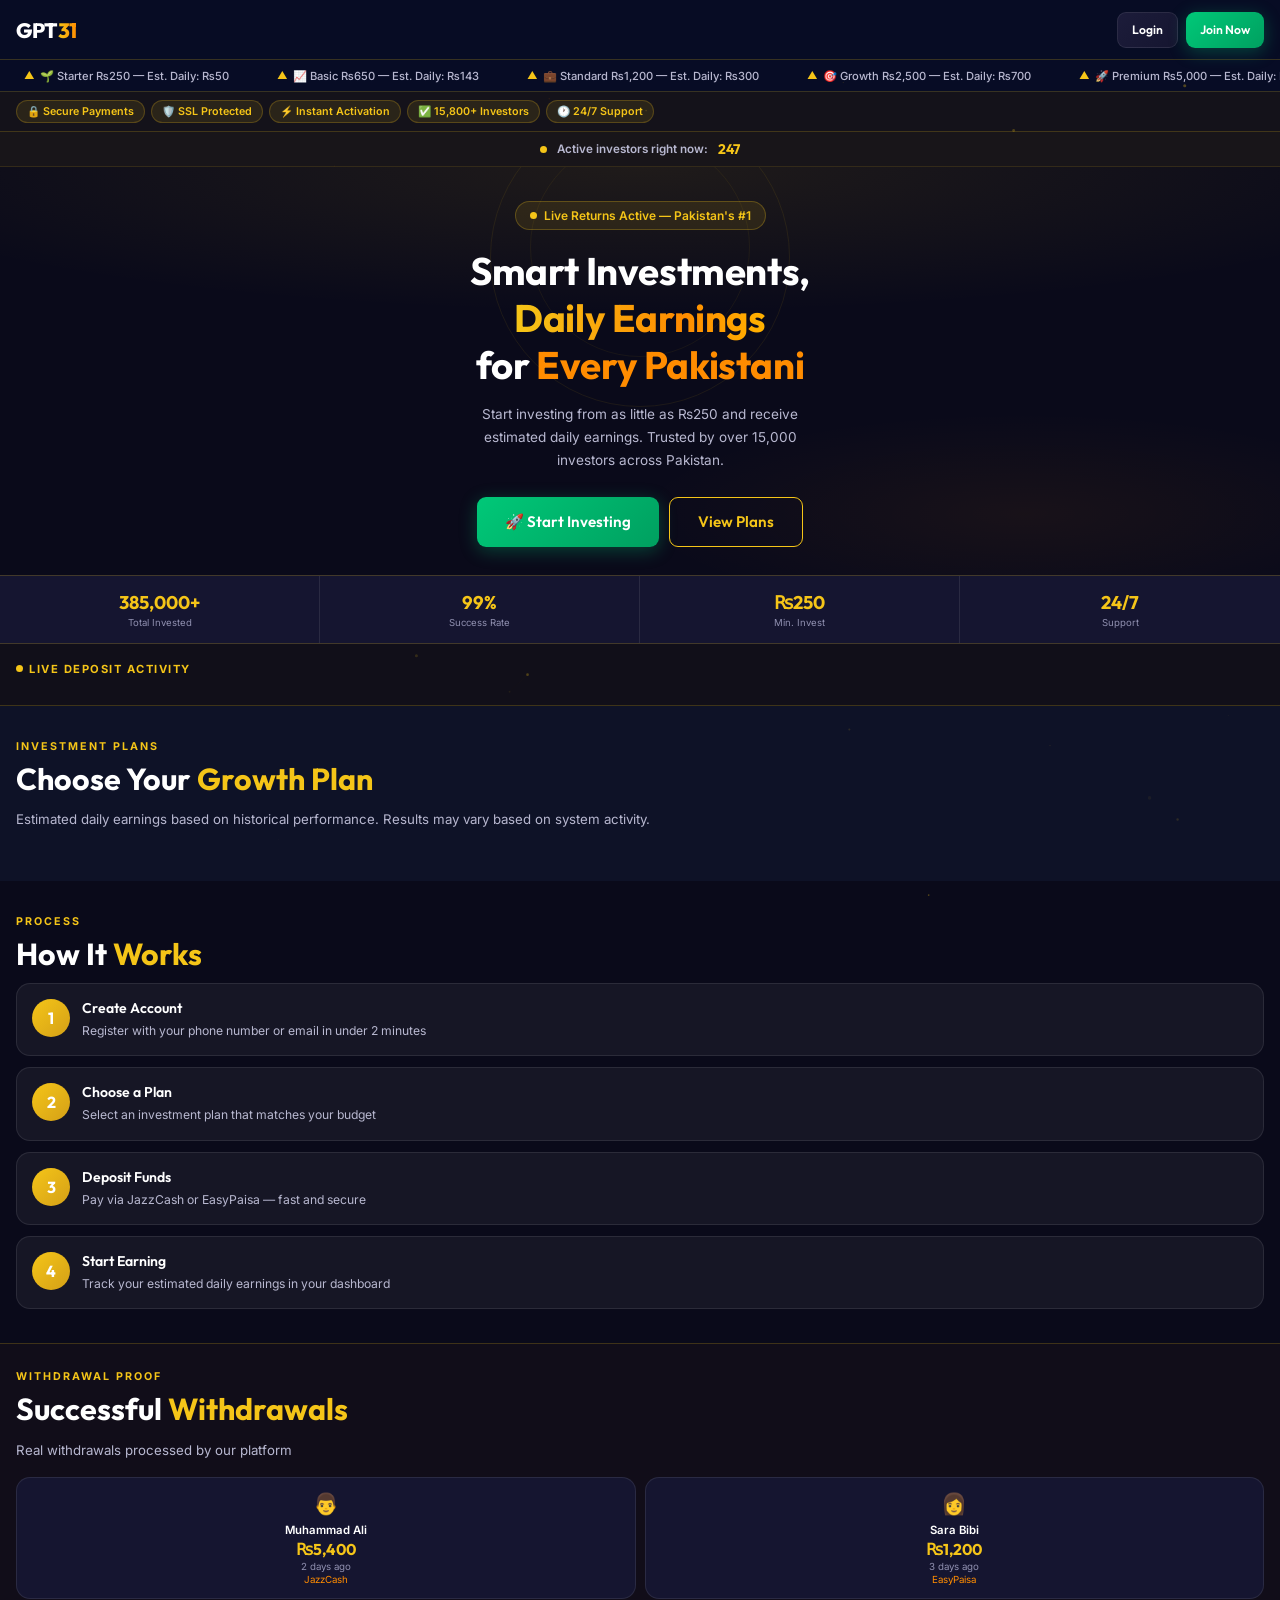
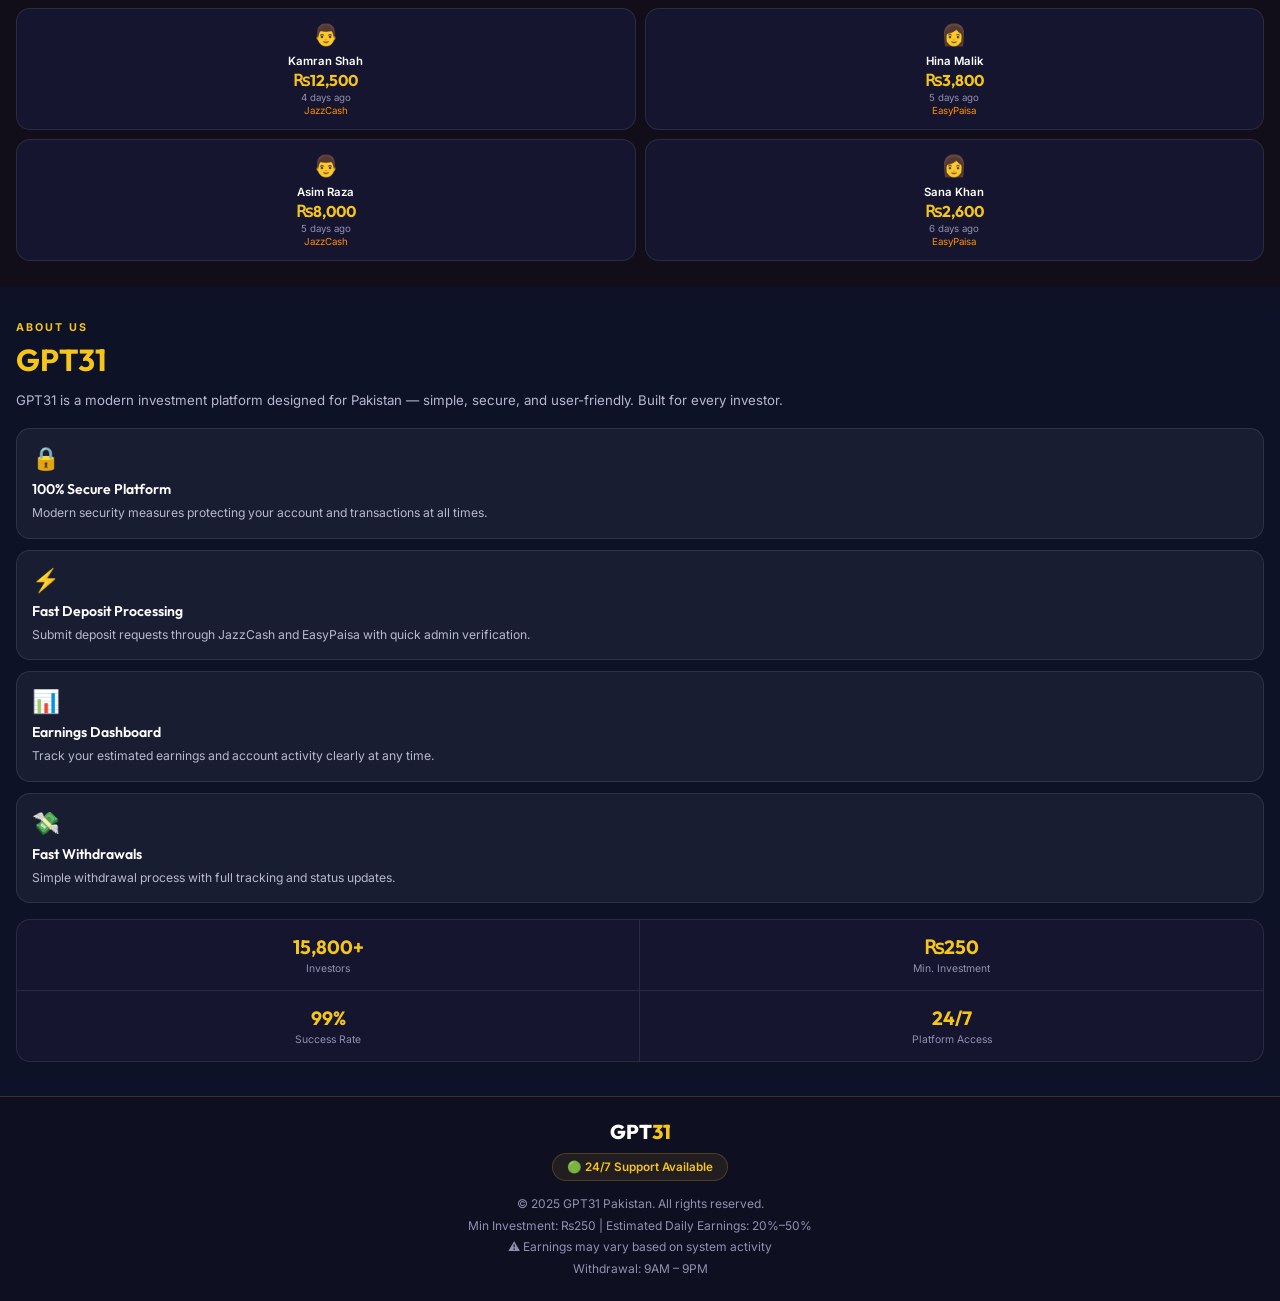
==== index.html @ bf5cd616 "Update index.html" ====
<!DOCTYPE html>
<html lang="en">
<head>
<meta charset="UTF-8">
<meta name="viewport" content="width=device-width, initial-scale=1.0, maximum-scale=1.0, user-scalable=no">
<title>GPT31 — Smart Investment Platform</title>
<link href="https://fonts.googleapis.com/css2?family=Outfit:wght@300;400;500;600;700;800&family=Inter:wght@300;400;500;600&display=swap" rel="stylesheet">
<style>
:root{
  --green:#F5C518;--green-dark:#D4A017;--green-light:#FFD700;
  --gold:#F5C518;--gold-dark:#D4A800;
  --navy:#0A0A1A;--navy-mid:#0F0F22;--navy-card:#151530;--navy-light:#1C1C3A;
  --teal:#FF8C00;--teal-dark:#E07800;
  --white:#FFFFFF;--gray:#9090B0;--gray2:#B8B8D0;
  --danger:#F04060;
  --card-bg:rgba(15,15,34,0.98);--glass:rgba(255,255,255,0.05);
  --border:rgba(245,197,24,0.2);--border2:rgba(255,255,255,0.09);
  --shadow:0 8px 40px rgba(0,0,0,0.55);
  --nav-h:60px;--bottom-h:68px;--radius:14px;--radius-sm:9px;
}
*,*::before,*::after{box-sizing:border-box;margin:0;padding:0;-webkit-tap-highlight-color:transparent}
html{scroll-behavior:smooth}
body{font-family:'Inter',sans-serif;background:var(--navy);color:var(--white);overflow-x:hidden;min-height:100vh}
h1,h2,h3,h4,h5{font-family:'Outfit',sans-serif}
#loadingBar{position:fixed;top:0;left:0;height:3px;background:linear-gradient(90deg,var(--green),var(--teal));z-index:9999;width:0;transition:width .4s ease,opacity .3s}
.page{display:none;min-height:100vh}
.page.active{display:block}
#particles{position:fixed;top:0;left:0;width:100%;height:100%;z-index:0;pointer-events:none}
.ticker-wrap{background:rgba(8,13,38,.99);border-bottom:1px solid var(--border);overflow:hidden;height:32px;display:flex;align-items:center}
.ticker-inner{display:flex;animation:ticker 45s linear infinite;white-space:nowrap}
.ticker-item{font-size:.7rem;color:var(--gray2);padding:0 24px;font-weight:500;flex-shrink:0;display:flex;align-items:center;gap:5px}
.ticker-up{color:var(--green);font-size:.65rem}
@keyframes ticker{from{transform:translateX(0)}to{transform:translateX(-50%)}}
.btn{display:inline-flex;align-items:center;justify-content:center;gap:6px;padding:11px 20px;border-radius:var(--radius-sm);font-family:'Outfit',sans-serif;font-weight:600;font-size:.84rem;cursor:pointer;transition:all .2s;border:none;text-decoration:none;min-height:44px}
.btn-primary{background:linear-gradient(135deg,var(--green),var(--green-dark));color:#fff;box-shadow:0 4px 18px rgba(245,197,24,.28)}
.btn-primary:active{transform:scale(.97)}
.btn-secondary{background:linear-gradient(135deg,var(--navy-light),var(--navy-card));color:var(--white);border:1.5px solid var(--border2)}
.btn-outline{background:transparent;border:1.5px solid var(--green);color:var(--green)}
.btn-gold{background:linear-gradient(135deg,var(--gold),var(--gold-dark));color:#fff;box-shadow:0 4px 18px rgba(232,160,32,.25)}
.btn-danger{background:linear-gradient(135deg,#F04060,#C02040);color:#fff}
.btn-teal{background:linear-gradient(135deg,var(--teal),var(--teal-dark));color:#fff}
.btn-sm{padding:8px 14px;font-size:.76rem;min-height:36px}
.btn-full{width:100%}
.btn-lg{padding:14px 28px;font-size:.95rem;min-height:50px}
.land-nav{position:fixed;top:0;left:0;right:0;z-index:200;display:flex;align-items:center;justify-content:space-between;padding:0 16px;height:var(--nav-h);background:rgba(8,13,38,.97);border-bottom:1px solid var(--border);backdrop-filter:blur(14px)}
.logo{font-family:'Outfit',sans-serif;font-weight:800;font-size:1.3rem;color:var(--white);letter-spacing:-.5px}
.logo-accent{color:var(--green)}
.sec-badges{display:flex;align-items:center;gap:6px;overflow-x:auto;padding:8px 16px;background:rgba(245,197,24,.04);border-bottom:1px solid var(--border);-webkit-overflow-scrolling:touch;scrollbar-width:none}
.sec-badges::-webkit-scrollbar{display:none}
.sec-badge{display:inline-flex;align-items:center;gap:5px;font-size:.67rem;font-weight:600;color:var(--green);background:rgba(245,197,24,.1);border:1px solid rgba(245,197,24,.2);border-radius:100px;padding:4px 10px;white-space:nowrap;flex-shrink:0}
.dash-nav{position:fixed;top:0;left:0;right:0;z-index:200;height:var(--nav-h);background:rgba(8,13,38,.97);border-bottom:1px solid var(--border);backdrop-filter:blur(14px);display:flex;align-items:center;justify-content:space-between;padding:0 16px}
.dn-logo{font-family:'Outfit',sans-serif;font-weight:800;font-size:1.28rem;color:var(--white)}
.dn-logo span{color:var(--green)}
.dn-right{display:flex;align-items:center;gap:8px}
.balance-chip{background:rgba(245,197,24,.1);border:1px solid rgba(245,197,24,.25);border-radius:100px;padding:6px 14px;font-size:.76rem;font-weight:700;color:var(--green);font-family:'Outfit',sans-serif}
.bottom-nav{position:fixed;bottom:0;left:0;right:0;height:var(--bottom-h);background:#080D26;border-top:1px solid rgba(245,197,24,.12);display:flex;align-items:stretch;z-index:200;padding-bottom:env(safe-area-inset-bottom)}
.bn-item{flex:1;display:flex;flex-direction:column;align-items:center;justify-content:center;gap:2px;color:rgba(136,153,187,.55);font-size:9px;font-weight:600;cursor:pointer;border:none;background:none;font-family:'Inter',sans-serif;padding:6px 2px;transition:all .2s;letter-spacing:.3px;position:relative}
.bn-item .bni{font-size:20px;line-height:1;transition:transform .18s}
.bn-item.active{color:var(--green)}
.bn-item.active .bni{transform:translateY(-2px)}
.bn-item.active::before{content:'';position:absolute;top:0;left:15%;right:15%;height:2px;background:linear-gradient(90deg,var(--green),var(--teal));border-radius:0 0 3px 3px}
#wa-btn{position:fixed;right:14px;bottom:calc(var(--bottom-h)+14px);width:46px;height:46px;background:#25D366;border-radius:50%;display:none;align-items:center;justify-content:center;z-index:190;box-shadow:0 4px 18px rgba(37,211,102,.45);text-decoration:none}
#live-notifs{position:fixed;bottom:calc(var(--bottom-h)+72px);left:10px;z-index:190;width:224px;pointer-events:none}
.lw-notif{background:var(--navy-card);border:1px solid rgba(245,197,24,.35);border-radius:12px;padding:10px 12px;margin-bottom:8px;display:flex;align-items:center;gap:10px;box-shadow:0 6px 24px rgba(0,0,0,.6);animation:slideInLeft .3s ease both;pointer-events:none}
.lw-avatar{font-size:1.25rem;flex-shrink:0}
.lw-name{font-size:.71rem;font-weight:600;font-family:'Outfit',sans-serif;color:var(--white)}
.lw-amount{font-size:.67rem;color:var(--green);font-weight:600}
.lw-status{font-size:.61rem;color:var(--gray)}
@keyframes slideInLeft{from{opacity:0;transform:translateX(-18px)}to{opacity:1;transform:translateX(0)}}
.pulse-dot{width:7px;height:7px;background:var(--green);border-radius:50%;animation:pulse 1.6s infinite;flex-shrink:0}
@keyframes pulse{0%,100%{opacity:1;transform:scale(1)}50%{opacity:.45;transform:scale(1.4)}}
.land-content{padding-top:var(--nav-h)}
.hero{padding:34px 16px 28px;background:radial-gradient(ellipse 100% 55% at 50% 0%,rgba(245,197,24,.09) 0%,transparent 65%),radial-gradient(ellipse 55% 45% at 80% 85%,rgba(255,140,0,.06) 0%,transparent 55%),var(--navy);text-align:center}
.hero-badge{display:inline-flex;align-items:center;gap:7px;background:rgba(245,197,24,.1);border:1px solid rgba(245,197,24,.25);border-radius:100px;padding:6px 14px;margin-bottom:18px;font-size:.75rem;color:var(--green);font-weight:600}
.hero h1{font-size:clamp(1.65rem,6vw,2.4rem);font-weight:700;line-height:1.22;margin-bottom:14px;letter-spacing:-.4px}
.acc-g{color:var(--green)}.acc-t{color:var(--teal)}
.hero-p{font-size:.85rem;color:var(--gray2);margin:0 auto 24px;line-height:1.72;max-width:340px}
.hero-actions{display:flex;gap:10px;justify-content:center;flex-wrap:wrap}
.stats-row{display:grid;grid-template-columns:repeat(4,1fr);background:var(--navy-card);border-top:1px solid var(--border);border-bottom:1px solid var(--border)}
.stat{text-align:center;padding:15px 6px;border-right:1px solid var(--border2)}
.stat:last-child{border-right:none}
.stat-val{font-family:'Outfit',sans-serif;font-size:1.15rem;font-weight:700;color:var(--green)}
.stat-label{font-size:.6rem;color:var(--gray);margin-top:3px}
.active-users-bar{background:rgba(245,197,24,.06);border-bottom:1px solid rgba(245,197,24,.12);padding:8px 16px;display:flex;align-items:center;justify-content:center;gap:10px}
.aub-text{font-size:.73rem;font-weight:600;color:var(--gray2)}
.aub-count{font-family:'Outfit',sans-serif;font-size:.87rem;font-weight:700;color:var(--green)}
.live-feed-section{padding:18px 16px;background:rgba(245,197,24,.03);border-bottom:1px solid var(--border)}
.live-feed-title{font-size:.7rem;font-weight:700;color:var(--green);text-transform:uppercase;letter-spacing:1.5px;margin-bottom:11px;display:flex;align-items:center;gap:6px}
.feed-item{background:var(--navy-card);border:1px solid var(--border2);border-radius:10px;padding:9px 12px;display:flex;align-items:center;gap:10px;margin-bottom:7px;animation:fadeInUp .4s ease both}
.feed-item:last-child{margin-bottom:0}
.fi-name{font-size:.75rem;font-weight:600;color:var(--white)}
.fi-detail{font-size:.67rem;color:var(--gray)}
.fi-amount{margin-left:auto;font-family:'Outfit',sans-serif;font-size:.84rem;font-weight:700;color:var(--green);flex-shrink:0}
@keyframes fadeInUp{from{opacity:0;transform:translateY(8px)}to{opacity:1;transform:translateY(0)}}
.section{padding:34px 16px}
.section-tag{font-size:.67rem;font-weight:700;letter-spacing:2px;text-transform:uppercase;color:var(--green);margin-bottom:8px}
.section-title{font-size:clamp(1.3rem,5vw,1.9rem);font-weight:700;line-height:1.22;margin-bottom:10px}
.section-title .acc{color:var(--gold)}
.section-sub{color:var(--gray2);font-size:.83rem;line-height:1.72;margin-bottom:16px}
.plans-grid{display:flex;flex-direction:column;gap:13px}
.plan-card{background:var(--card-bg);border:1px solid var(--border2);border-radius:var(--radius);padding:17px 15px;position:relative;overflow:hidden;cursor:pointer}
.plan-card.featured{border-color:var(--green)}
.plan-card.featured::before{content:'POPULAR';position:absolute;top:12px;right:12px;background:var(--green);color:#fff;font-size:.58rem;font-weight:700;letter-spacing:1.5px;padding:3px 9px;border-radius:100px}
.plan-card::after{content:'';position:absolute;top:0;left:0;right:0;height:2px;background:linear-gradient(90deg,var(--green),var(--teal))}
.plan-icon{font-size:1.5rem;margin-bottom:9px}
.plan-name{font-size:.66rem;color:var(--gray);font-weight:600;letter-spacing:1px;text-transform:uppercase;margin-bottom:3px}
.plan-amount{font-family:'Outfit',sans-serif;font-size:1.4rem;font-weight:700;color:var(--white)}
.plan-amount span{font-size:.77rem;color:var(--gray);font-weight:400;margin-left:3px}
.plan-est-box{background:rgba(245,197,24,.08);border:1px solid rgba(245,197,24,.18);border-radius:9px;padding:9px 12px;margin:10px 0;text-align:center}
.plan-est-label{font-size:.63rem;color:var(--gray);font-weight:500;margin-bottom:3px;text-transform:uppercase;letter-spacing:.8px}
.plan-est-val{font-family:'Outfit',sans-serif;font-size:1.55rem;font-weight:800;color:var(--green)}
.plan-est-sub{font-size:.63rem;color:var(--gray);opacity:.9}
.plan-disclaimer{font-size:.62rem;color:var(--gray);text-align:center;margin-bottom:10px;font-style:italic}
.plan-features{list-style:none;display:flex;flex-direction:column;gap:6px;margin-bottom:14px}
.plan-features li{font-size:.77rem;color:var(--gray2);display:flex;align-items:center;gap:7px}
.plan-features li::before{content:'✓';color:var(--green);font-weight:700;flex-shrink:0}
.steps{display:flex;flex-direction:column;gap:11px}
.step{background:var(--glass);border:1px solid var(--border2);border-radius:var(--radius);padding:15px;display:flex;align-items:flex-start;gap:12px}
.step-num{width:38px;height:38px;border-radius:50%;background:linear-gradient(135deg,var(--green),var(--green-dark));color:#fff;font-family:'Outfit',sans-serif;font-weight:700;font-size:1rem;display:flex;align-items:center;justify-content:center;flex-shrink:0}
.step h4{font-size:.88rem;margin-bottom:4px;font-weight:600}
.step p{font-size:.76rem;color:var(--gray2);line-height:1.6}
.proof-section{padding:26px 16px;background:rgba(255,140,0,.03);border-top:1px solid var(--border)}
.proof-grid{display:grid;grid-template-columns:1fr 1fr;gap:9px;margin-top:10px}
.proof-card{background:var(--navy-card);border:1px solid var(--border2);border-radius:var(--radius);padding:13px;text-align:center}
.proof-card .pc-emoji{font-size:1.3rem;margin-bottom:7px}
.proof-card .pc-name{font-size:.71rem;font-weight:600;color:var(--white);margin-bottom:2px}
.proof-card .pc-amount{font-family:'Outfit',sans-serif;font-size:.98rem;font-weight:700;color:var(--green)}
.proof-card .pc-date{font-size:.61rem;color:var(--gray);margin-top:2px}
.proof-card .pc-method{font-size:.61rem;color:var(--teal);margin-top:2px}
.about-cards{display:flex;flex-direction:column;gap:11px}
.about-card-item{background:var(--glass);border:1px solid var(--border2);border-radius:var(--radius);padding:15px}
.about-card-item .ac-icon{font-size:1.4rem;margin-bottom:8px}
.about-card-item h4{font-size:.88rem;margin-bottom:5px;font-weight:600}
.about-card-item p{font-size:.76rem;color:var(--gray2);line-height:1.6}
.about-stats-row{display:grid;grid-template-columns:1fr 1fr;gap:0;background:var(--navy-card);border:1px solid var(--border2);border-radius:var(--radius);overflow:hidden;margin-top:16px}
.about-stat{padding:15px;text-align:center;border-right:1px solid var(--border2);border-bottom:1px solid var(--border2)}
.about-stat:nth-child(2n){border-right:none}
.about-stat:nth-child(3),.about-stat:nth-child(4){border-bottom:none}
.as-val{font-family:'Outfit',sans-serif;font-size:1.2rem;font-weight:700;color:var(--green)}
.as-label{font-size:.65rem;color:var(--gray);margin-top:3px}
footer{background:var(--navy-mid);border-top:1px solid var(--border);padding:22px 16px;text-align:center}
.footer-logo{font-family:'Outfit',sans-serif;font-weight:800;font-size:1.25rem;color:var(--white);margin-bottom:9px}
.footer-logo span{color:var(--green)}
footer p{color:var(--gray);font-size:.75rem;line-height:1.8}
.footer-support{display:inline-flex;align-items:center;gap:7px;background:rgba(245,197,24,.08);border:1px solid rgba(245,197,24,.2);border-radius:100px;padding:6px 14px;font-size:.73rem;font-weight:600;color:var(--green);margin-bottom:12px}
#page-auth{min-height:100vh;background:radial-gradient(ellipse 60% 50% at 30% 25%,rgba(245,197,24,.07) 0%,transparent 55%),var(--navy)}
.auth-nav{position:fixed;top:0;left:0;right:0;z-index:200;height:var(--nav-h);background:rgba(8,13,38,.97);border-bottom:1px solid var(--border);backdrop-filter:blur(14px);display:flex;align-items:center;justify-content:space-between;padding:0 16px}
.auth-inner{padding:calc(var(--nav-h)+20px) 16px 40px;display:flex;justify-content:center}
.auth-box{background:var(--card-bg);border:1px solid var(--border2);border-radius:18px;padding:24px 20px;width:100%;max-width:420px}
.auth-box h2{font-size:1.4rem;margin-bottom:5px;font-weight:700}
.auth-sub{color:var(--gray2);font-size:.8rem;margin-bottom:19px}
.tabs{display:flex;background:rgba(255,255,255,.04);border-radius:8px;padding:3px;margin-bottom:19px;gap:3px}
.tab{flex:1;padding:9px;text-align:center;border-radius:6px;font-family:'Outfit',sans-serif;font-weight:600;font-size:.81rem;cursor:pointer;transition:all .2s;color:var(--gray2)}
.tab.active{background:var(--green);color:#fff}
.form-group{margin-bottom:13px}
.form-group label{display:block;font-size:.73rem;font-weight:600;color:var(--gray2);margin-bottom:5px;letter-spacing:.2px}
.form-group input,.form-group select{width:100%;padding:11px 13px;background:rgba(255,255,255,.05);border:1.5px solid rgba(255,255,255,.09);border-radius:var(--radius-sm);color:var(--white);font-size:.86rem;font-family:'Inter',sans-serif;transition:border-color .2s;outline:none;-webkit-appearance:none}
.form-group input:focus,.form-group select:focus{border-color:var(--green);box-shadow:0 0 0 3px rgba(245,197,24,.1)}
.form-group input::placeholder{color:rgba(136,153,187,.4)}
.form-group select option{background:var(--navy-mid)}
.captcha-box{background:rgba(255,255,255,.03);border:1.5px solid rgba(255,255,255,.09);border-radius:var(--radius-sm);padding:12px 13px;display:flex;align-items:center;gap:12px;margin-bottom:13px;cursor:pointer;transition:border-color .2s}
.captcha-box:hover{border-color:var(--green)}
.captcha-check{width:21px;height:21px;border:2px solid var(--gray);border-radius:4px;display:flex;align-items:center;justify-content:center;transition:all .3s;flex-shrink:0}
.captcha-check.checked{background:var(--green);border-color:var(--green)}
.captcha-box span{font-size:.82rem;color:var(--gray2)}
.captcha-logo{margin-left:auto;font-size:.57rem;color:var(--gray);text-align:right;line-height:1.4}
.msg{padding:10px 13px;border-radius:8px;font-size:.78rem;margin-bottom:12px;display:none}
.msg.success{background:rgba(245,197,24,.1);border:1px solid rgba(245,197,24,.25);color:var(--green)}
.msg.error{background:rgba(240,64,96,.09);border:1px solid rgba(240,64,96,.25);color:var(--danger)}
.field-err{color:var(--danger);font-size:.69rem;margin-top:3px}
#page-dashboard{background:var(--navy);padding-top:var(--nav-h)}
.dash-content{padding:13px;padding-bottom:calc(var(--bottom-h)+13px)}
.dash-tab{display:none}
.dash-tab.active{display:block}
.balance-card{background:linear-gradient(135deg,var(--navy-light) 0%,var(--navy-card) 100%);border:1px solid rgba(245,197,24,.18);border-radius:18px;padding:20px;margin-bottom:14px;position:relative;overflow:hidden}
.balance-card::before{content:'';position:absolute;top:-50px;right:-50px;width:170px;height:170px;background:radial-gradient(circle,rgba(245,197,24,.1),transparent 70%);border-radius:50%}
.balance-card::after{content:'';position:absolute;top:0;left:0;right:0;height:2px;background:linear-gradient(90deg,var(--green),var(--teal))}
.balance-label{font-size:.72rem;color:var(--gray2);margin-bottom:4px;font-weight:500}
.balance-val{font-family:'Outfit',sans-serif;font-size:2rem;font-weight:700;color:var(--white)}
.balance-sub{font-size:.71rem;color:var(--gray);margin-top:4px;margin-bottom:15px}
.balance-actions{display:flex;gap:9px}
.balance-actions .btn{flex:1;min-height:44px}
.cards-row{display:grid;grid-template-columns:1fr 1fr;gap:9px;margin-bottom:14px}
.mini-card{background:var(--card-bg);border:1px solid var(--border2);border-radius:var(--radius);padding:14px 12px}
.mini-card .mc-label{font-size:.63rem;color:var(--gray);margin-bottom:5px;font-weight:600;letter-spacing:.5px;text-transform:uppercase}
.mini-card .mc-val{font-family:'Outfit',sans-serif;font-size:1.22rem;font-weight:700}
.mini-card .mc-sub{font-size:.67rem;color:var(--gray);margin-top:3px}
.panel{background:var(--card-bg);border:1px solid var(--border2);border-radius:var(--radius);padding:15px;margin-bottom:14px;overflow-x:auto;-webkit-overflow-scrolling:touch}
.panel-title{font-size:.93rem;font-weight:700;margin-bottom:12px;display:flex;align-items:center;gap:7px;font-family:'Outfit',sans-serif}
.panel-title .ptag{font-size:.61rem;font-weight:700;letter-spacing:1.5px;text-transform:uppercase;color:var(--green);background:rgba(245,197,24,.1);padding:2px 7px;border-radius:100px;margin-left:auto;flex-shrink:0}
.hist-table{width:100%;border-collapse:collapse;min-width:320px}
.hist-table th{font-size:.63rem;color:var(--gray);font-weight:600;letter-spacing:.5px;text-transform:uppercase;text-align:left;padding:7px 8px;border-bottom:1px solid var(--border2)}
.hist-table td{padding:8px;font-size:.76rem;border-bottom:1px solid rgba(255,255,255,.04)}
.hist-table tr:last-child td{border-bottom:none}
.badge{display:inline-block;font-size:.61rem;font-weight:700;padding:2px 7px;border-radius:100px;text-transform:uppercase;letter-spacing:.4px}
.badge-success{background:rgba(245,197,24,.1);color:var(--green);border:1px solid rgba(245,197,24,.2)}
.badge-pending{background:rgba(232,160,32,.1);color:var(--gold);border:1px solid rgba(232,160,32,.2)}
.badge-fail{background:rgba(240,64,96,.1);color:var(--danger);border:1px solid rgba(240,64,96,.2)}
.trust-strip{display:flex;flex-wrap:wrap;gap:6px;margin-bottom:14px}
.trust-badge{font-size:.66rem;font-weight:600;padding:4px 9px;border-radius:100px;display:flex;align-items:center;gap:4px}
.pro-plans-grid{display:flex;flex-direction:column;gap:11px}
.pro-plan-card{background:var(--card-bg);border:1.5px solid var(--border2);border-radius:var(--radius);padding:17px 14px;position:relative;overflow:hidden;transition:border-color .2s}
.pro-plan-card.is-featured{border-color:var(--green)}
.pro-plan-card.is-active{border-color:var(--teal)}
.pro-plan-card::after{content:'';position:absolute;top:0;left:0;right:0;height:2px;background:linear-gradient(90deg,var(--green),var(--teal));opacity:0}
.pro-plan-card.is-featured::after,.pro-plan-card.is-active::after{opacity:1}
.ppc-pop{position:absolute;top:11px;right:11px;background:var(--green);color:#fff;font-size:.57rem;font-weight:700;letter-spacing:1.5px;padding:3px 8px;border-radius:100px}
.ppc-act{position:absolute;top:11px;right:11px;background:var(--teal);color:#fff;font-size:.57rem;font-weight:700;padding:3px 8px;border-radius:100px}
.ppc-icon{font-size:1.55rem;margin-bottom:7px}
.ppc-label{font-size:.64rem;color:var(--gray);font-weight:600;letter-spacing:1px;text-transform:uppercase}
.ppc-amount{font-family:'Outfit',sans-serif;font-size:1.5rem;font-weight:700;margin-bottom:3px}
.ppc-est-box{background:rgba(245,197,24,.07);border:1px solid rgba(245,197,24,.18);border-radius:9px;padding:9px;text-align:center;margin:8px 0}
.ppc-est-label{font-size:.63rem;color:var(--gray);text-transform:uppercase;letter-spacing:.8px;margin-bottom:3px}
.ppc-est-val{font-family:'Outfit',sans-serif;font-size:1.55rem;font-weight:800;color:var(--green)}
.ppc-est-sub{font-size:.63rem;color:var(--gray);opacity:.9}
.ppc-disclaimer{font-size:.61rem;color:var(--gray);font-style:italic;text-align:center;margin-bottom:10px}
.ppc-rate{font-size:.75rem;color:var(--gold);font-weight:600;text-align:center;margin-bottom:10px}
.ppc-features{list-style:none;display:flex;flex-direction:column;gap:5px;margin-bottom:12px}
.ppc-features li{font-size:.75rem;color:var(--gray2);display:flex;align-items:center;gap:7px}
.ppc-features li::before{content:'✓';color:var(--green);font-weight:700;flex-shrink:0}
.live-earnings-grid{display:flex;flex-direction:column;gap:11px;margin-bottom:14px}
.live-earn-card{background:linear-gradient(135deg,var(--navy-card),var(--navy));border:1.5px solid rgba(245,197,24,.22);border-radius:var(--radius);padding:15px;position:relative;overflow:hidden}
.live-earn-card::before{content:'';position:absolute;top:0;left:0;right:0;height:2px;background:linear-gradient(90deg,var(--green),var(--teal))}
.lec-header{display:flex;align-items:center;justify-content:space-between;margin-bottom:11px}
.lec-plan-name{display:flex;align-items:center;gap:7px}
.lec-icon{font-size:1.2rem}
.lec-name{font-family:'Outfit',sans-serif;font-size:.9rem;font-weight:700}
.lec-amount{font-size:.67rem;color:var(--gray)}
.lec-status-badge{background:rgba(245,197,24,.12);border:1px solid rgba(245,197,24,.25);border-radius:100px;padding:3px 8px;font-size:.63rem;font-weight:700;color:var(--green);letter-spacing:.5px;display:flex;align-items:center;gap:4px;flex-shrink:0}
.lec-countdown{text-align:center;margin-bottom:10px}
.lec-timer{font-family:'Outfit',sans-serif;font-size:1.6rem;font-weight:800;color:var(--white);letter-spacing:2px;font-variant-numeric:tabular-nums}
.lec-timer-label{font-size:.63rem;color:var(--gray);margin-top:2px;text-transform:uppercase;letter-spacing:1px}
.lec-pb{height:5px;background:rgba(255,255,255,.06);border-radius:3px;overflow:hidden;margin-bottom:10px}
.lec-pb-fill{height:100%;background:linear-gradient(90deg,var(--green),var(--teal));border-radius:3px;transition:width .5s}
.lec-profit-row{display:flex;align-items:center;justify-content:space-between;background:rgba(245,197,24,.06);border:1px solid rgba(245,197,24,.13);border-radius:9px;padding:8px 10px}
.lec-earned-now{font-family:'Outfit',sans-serif;font-size:1.22rem;font-weight:800;color:var(--green)}
.lec-earned-label,.lec-total-label{font-size:.63rem;color:var(--gray)}
.lec-total-val{font-family:'Outfit',sans-serif;font-size:.86rem;font-weight:700;color:var(--gold);text-align:right}
.no-plan-banner{background:var(--glass);border:1px dashed rgba(245,197,24,.2);border-radius:var(--radius);padding:24px;text-align:center;margin-bottom:14px}
.no-plan-banner h4{font-size:.96rem;margin-bottom:6px;font-weight:700}
.no-plan-banner p{font-size:.79rem;color:var(--gray2);margin-bottom:14px;line-height:1.6}
.wd-info-grid{display:grid;grid-template-columns:repeat(3,1fr);gap:8px;margin-bottom:14px}
.wd-info{background:rgba(255,255,255,.03);border:1px solid var(--border2);border-radius:10px;padding:12px;text-align:center}
.wi-val{font-family:'Outfit',sans-serif;font-size:1.05rem;font-weight:700;color:var(--gold)}
.wi-label{font-size:.62rem;color:var(--gray);margin-top:3px}
.saved-num-locked{background:rgba(245,197,24,.04);border:1px solid rgba(245,197,24,.18);border-radius:10px;padding:12px 14px;margin-bottom:8px}
.sn-locked-header{display:flex;align-items:center;justify-content:space-between;margin-bottom:4px}
.sn-type-badge{font-size:.62rem;font-weight:700;color:var(--green);background:rgba(245,197,24,.1);border:1px solid rgba(245,197,24,.18);border-radius:100px;padding:2px 7px;text-transform:uppercase;letter-spacing:.5px}
.sn-verified{font-size:.61rem;font-weight:700;color:#48C774;background:rgba(72,199,116,.1);border:1px solid rgba(72,199,116,.18);border-radius:100px;padding:2px 7px;display:flex;align-items:center;gap:3px}
.sn-name{font-size:.8rem;font-weight:600;color:var(--white);margin-bottom:2px}
.sn-number{font-size:.76rem;color:var(--gray2)}
.sn-lock-msg{font-size:.65rem;color:var(--gray);font-style:italic;margin-top:6px;border-top:1px solid rgba(255,255,255,.06);padding-top:6px}
.add-num-prompt{background:var(--glass);border:1px dashed rgba(245,197,24,.18);border-radius:10px;padding:13px;text-align:center;margin-bottom:8px}
.add-num-prompt p{font-size:.77rem;color:var(--gray2);margin-bottom:10px}
.info-row{display:flex;justify-content:space-between;align-items:center;padding:8px 11px;background:rgba(255,255,255,.03);border-radius:7px;margin-bottom:5px}
.info-row .label{font-size:.73rem;color:var(--gray2)}
.info-row .value{font-weight:700;font-size:.81rem}
.copy-btn{background:rgba(245,197,24,.12);border:none;color:var(--green);font-size:.65rem;padding:4px 8px;border-radius:5px;cursor:pointer;font-family:'Outfit',sans-serif;font-weight:600}
.profile-header{text-align:center;padding:20px 0 15px}
.profile-avatar{width:68px;height:68px;border-radius:50%;background:linear-gradient(135deg,var(--green),var(--green-dark));display:flex;align-items:center;justify-content:center;font-size:1.9rem;margin:0 auto 10px}
.profile-name{font-family:'Outfit',sans-serif;font-size:1.2rem;font-weight:700;margin-bottom:4px}
.profile-status{font-size:.75rem;color:var(--green);display:flex;align-items:center;justify-content:center;gap:5px}
.ref-code-box{background:rgba(232,160,32,.06);border:1px solid rgba(232,160,32,.18);border-radius:var(--radius);padding:14px;margin-bottom:12px}
.ref-code-label{font-size:.67rem;color:var(--gray2);margin-bottom:5px}
.ref-code-val{font-family:'Outfit',sans-serif;font-size:1rem;font-weight:700;color:var(--gold);letter-spacing:1px}
.ref-link-row{display:flex;align-items:center;gap:7px;margin-top:6px}
.ref-link-text{font-size:.69rem;color:var(--gray);flex:1;overflow:hidden;text-overflow:ellipsis;white-space:nowrap}
.ref-table{width:100%;border-collapse:collapse;min-width:320px}
.ref-table th{font-size:.62rem;color:var(--gray);font-weight:600;text-transform:uppercase;letter-spacing:.5px;text-align:left;padding:7px 8px;border-bottom:1px solid var(--border2)}
.ref-table td{padding:8px;font-size:.76rem;border-bottom:1px solid rgba(255,255,255,.04)}
.admin-table{width:100%;border-collapse:collapse;min-width:500px}
.admin-table th{font-size:.63rem;color:var(--gray);font-weight:600;text-align:left;padding:7px 8px;border-bottom:1px solid var(--border2);letter-spacing:.5px;text-transform:uppercase}
.admin-table td{padding:8px;font-size:.76rem;border-bottom:1px solid rgba(255,255,255,.04);vertical-align:middle}
.admin-tabs-row{display:flex;gap:5px;overflow-x:auto;padding-bottom:4px;margin-bottom:13px;-webkit-overflow-scrolling:touch;scrollbar-width:none}
.admin-tabs-row::-webkit-scrollbar{display:none}
.admin-tab-btn{flex-shrink:0;padding:8px 14px;border-radius:8px;background:rgba(255,255,255,.05);border:1px solid var(--border2);color:var(--gray2);font-size:.77rem;font-weight:600;cursor:pointer;font-family:'Outfit',sans-serif;white-space:nowrap}
.admin-tab-btn.active{background:var(--green);color:#fff;border-color:var(--green)}
.admin-stat-grid{display:grid;grid-template-columns:1fr 1fr;gap:9px;margin-bottom:14px}
.admin-stat-box{background:var(--card-bg);border:1px solid var(--border2);border-radius:var(--radius);padding:15px;text-align:center}
.admin-stat-box .asv{font-family:'Outfit',sans-serif;font-size:1.75rem;font-weight:700;color:var(--green)}
.admin-stat-box .asl{font-size:.67rem;color:var(--gray);margin-top:3px}
.modal-overlay{display:none;position:fixed;inset:0;background:rgba(0,0,0,.8);z-index:500;align-items:flex-end;justify-content:center;backdrop-filter:blur(4px)}
.modal-overlay.show{display:flex}
.modal{background:var(--navy-mid);border:1px solid var(--border2);border-top:1px solid rgba(245,197,24,.2);border-radius:20px 20px 0 0;padding:20px 17px 36px;width:100%;max-height:90vh;overflow-y:auto;animation:slideUp .28s ease;position:relative}
@keyframes slideUp{from{transform:translateY(100%)}to{transform:translateY(0)}}
.modal-handle{width:35px;height:4px;background:rgba(255,255,255,.15);border-radius:3px;margin:0 auto 15px}
.modal-close{position:absolute;top:13px;right:13px;width:28px;height:28px;border-radius:50%;background:rgba(255,255,255,.06);border:none;color:var(--gray2);cursor:pointer;font-size:.95rem;display:flex;align-items:center;justify-content:center}
.modal h3{font-size:1.08rem;margin-bottom:4px;font-family:'Outfit',sans-serif;font-weight:700}
.modal .modal-sub{color:var(--gray2);font-size:.77rem;margin-bottom:15px}
.dep-steps{display:flex;align-items:center;gap:0;margin-bottom:18px}
.dep-step-dot{width:27px;height:27px;border-radius:50%;display:flex;align-items:center;justify-content:center;font-size:.71rem;font-weight:700;font-family:'Outfit',sans-serif;transition:all .3s;flex-shrink:0}
.dep-step-dot.done{background:var(--green);color:#fff}
.dep-step-dot.active{background:var(--gold);color:#fff;box-shadow:0 0 0 3px rgba(232,160,32,.25)}
.dep-step-dot.pending{background:rgba(255,255,255,.07);color:var(--gray)}
.dep-step-line{flex:1;height:2px;background:rgba(255,255,255,.07);border-radius:1px;margin:0 3px}
.dep-step-line.done{background:var(--green)}
.deposit-step{display:none}
.deposit-step.active{display:block}
.pay-method-card{border:2px solid rgba(255,255,255,.08);border-radius:var(--radius);padding:13px 15px;display:flex;align-items:center;gap:12px;cursor:pointer;transition:all .22s;margin-bottom:9px;background:rgba(255,255,255,.02)}
.pay-method-card.selected{border-color:var(--green);background:rgba(245,197,24,.06)}
.pay-method-card:active{transform:scale(.98)}
.pmc-icon{font-size:1.45rem;flex-shrink:0}
.pmc-name{font-weight:700;font-size:.88rem;font-family:'Outfit',sans-serif}
.pmc-sub{font-size:.71rem;color:var(--gray2);margin-top:2px}
.pmc-check{width:19px;height:19px;border-radius:50%;border:2px solid var(--border2);margin-left:auto;flex-shrink:0;transition:all .2s;display:flex;align-items:center;justify-content:center;font-size:.7rem;color:transparent}
.pay-method-card.selected .pmc-check{background:var(--green);border-color:var(--green);color:#fff}
.acct-detail-box{background:rgba(245,197,24,.05);border:1px solid rgba(245,197,24,.18);border-radius:var(--radius);padding:13px;margin-bottom:13px}
.acct-detail-row{display:flex;align-items:center;justify-content:space-between;padding:6px 0;border-bottom:1px solid rgba(255,255,255,.06)}
.acct-detail-row:last-child{border-bottom:none}
.adr-label{font-size:.7rem;color:var(--gray2)}
.adr-value{font-weight:700;font-size:.83rem;color:var(--white)}
.amount-highlight{font-family:'Outfit',sans-serif;font-size:1.35rem;font-weight:800;color:var(--gold)}
.txn-input-box{background:rgba(255,255,255,.03);border:2px solid rgba(255,255,255,.09);border-radius:var(--radius-sm);padding:12px 13px;color:var(--white);font-size:.87rem;font-family:'Inter',sans-serif;outline:none;width:100%;transition:border-color .2s;-webkit-appearance:none}
.txn-input-box:focus{border-color:var(--green);box-shadow:0 0 0 3px rgba(245,197,24,.1)}
.txn-input-box::placeholder{color:rgba(136,153,187,.4)}
.instr-box{background:rgba(232,160,32,.07);border:1px solid rgba(232,160,32,.18);border-radius:9px;padding:10px 12px;margin-bottom:12px;font-size:.76rem;color:var(--gold);line-height:1.65}
.dep-success{text-align:center;padding:16px 0 6px}
.dep-success .ds-icon{font-size:3.3rem;margin-bottom:12px;animation:popIn .4s cubic-bezier(.34,1.56,.64,1) both}
@keyframes popIn{from{opacity:0;transform:scale(.5)}to{opacity:1;transform:scale(1)}}
.dep-success h3{margin-bottom:7px;font-size:1.2rem}
.dep-success p{color:var(--gray2);font-size:.81rem;line-height:1.7;margin-bottom:16px}
.prog-bar{height:4px;background:rgba(255,255,255,.07);border-radius:2px;overflow:hidden;margin-top:7px}
.prog-fill{height:100%;background:linear-gradient(90deg,var(--green),var(--teal));border-radius:2px}
.modal-plan-grid{display:grid;grid-template-columns:1fr 1fr;gap:8px;max-height:270px;overflow-y:auto;padding-right:3px;margin-bottom:4px}
.modal-plan-item{background:rgba(255,255,255,.03);border:1.5px solid var(--border2);border-radius:9px;padding:10px;cursor:pointer;transition:all .2s;text-align:center}
.modal-plan-item.selected,.modal-plan-item:hover{border-color:var(--green);background:rgba(245,197,24,.07)}
.mpi-amount{font-family:'Outfit',sans-serif;font-size:.9rem;font-weight:700;margin-bottom:3px}
.mpi-profit{font-family:'Outfit',sans-serif;font-size:1rem;font-weight:800;color:var(--green)}
.mpi-profit-label{font-size:.59rem;color:var(--gray)}
.change-req-info{background:rgba(245,197,24,.07);border:1px solid rgba(245,197,24,.18);border-radius:9px;padding:11px 12px;font-size:.77rem;color:var(--green);line-height:1.65;margin-bottom:13px}
#toast{position:fixed;bottom:calc(var(--bottom-h)+12px);left:50%;transform:translateX(-50%) translateY(60px);z-index:9999;background:var(--navy-mid);border:1px solid var(--border2);border-radius:10px;padding:10px 16px;font-size:.8rem;box-shadow:var(--shadow);opacity:0;transition:all .32s cubic-bezier(.34,1.56,.64,1);max-width:calc(100vw - 24px);text-align:center;white-space:nowrap}
#toast.show{transform:translateX(-50%) translateY(0);opacity:1}
#toast.success-toast{border-color:rgba(245,197,24,.35);color:var(--green)}
#toast.error-toast{border-color:rgba(240,64,96,.35);color:var(--danger)}


/* ═══════════════════════════════════════
   FULL SITE ANIMATIONS — GPT31
═══════════════════════════════════════ */

/* Keyframes */
@keyframes shimmer{0%{background-position:-200% 0}100%{background-position:200% 0}}
@keyframes float{0%,100%{transform:translateY(0)}50%{transform:translateY(-8px)}}
@keyframes floatCard{0%,100%{transform:translateY(0)}50%{transform:translateY(-5px)}}
@keyframes glowPulse{0%,100%{box-shadow:0 0 10px rgba(245,197,24,.25)}50%{box-shadow:0 0 30px rgba(245,197,24,.65)}}
@keyframes glowGreen{0%,100%{box-shadow:0 0 10px rgba(0,200,120,.25)}50%{box-shadow:0 0 28px rgba(0,200,120,.6)}}
@keyframes borderFlow{0%{border-color:rgba(245,197,24,.15)}50%{border-color:rgba(245,197,24,.55)}100%{border-color:rgba(245,197,24,.15)}}
@keyframes slideUp{from{opacity:0;transform:translateY(36px)}to{opacity:1;transform:translateY(0)}}
@keyframes slideDown{from{opacity:0;transform:translateY(-24px)}to{opacity:1;transform:translateY(0)}}
@keyframes slideLeft{from{opacity:0;transform:translateX(-36px)}to{opacity:1;transform:translateX(0)}}
@keyframes slideRight{from{opacity:0;transform:translateX(36px)}to{opacity:1;transform:translateX(0)}}
@keyframes zoomFade{from{opacity:0;transform:scale(.85)}to{opacity:1;transform:scale(1)}}
@keyframes popIn{from{opacity:0;transform:scale(.6)}to{opacity:1;transform:scale(1)}}
@keyframes spinSlow{from{transform:rotate(0deg)}to{transform:rotate(360deg)}}
@keyframes spinSlowR{from{transform:rotate(0deg)}to{transform:rotate(-360deg)}}
@keyframes gradShift{0%{background-position:0% 50%}50%{background-position:100% 50%}100%{background-position:0% 50%}}
@keyframes ripple{0%{transform:scale(0);opacity:.5}100%{transform:scale(3);opacity:0}}
@keyframes ticker{from{transform:translateX(0)}to{transform:translateX(-50%)}}
@keyframes pulse{0%,100%{opacity:1;transform:scale(1)}50%{opacity:.45;transform:scale(1.4)}}
@keyframes blink{0%,100%{opacity:1}50%{opacity:.4}}
@keyframes numberPop{0%{transform:scale(1)}30%{transform:scale(1.18)}100%{transform:scale(1)}}
@keyframes fadeIn{from{opacity:0}to{opacity:1}}
@keyframes waveY{0%,100%{transform:translateY(0)}25%{transform:translateY(-4px)}75%{transform:translateY(4px)}}

/* ── SCROLL REVEAL ── */
.reveal{opacity:0;transform:translateY(28px);transition:opacity .6s cubic-bezier(.4,0,.2,1),transform .6s cubic-bezier(.4,0,.2,1)}
.reveal.visible{opacity:1;transform:translateY(0)}
.reveal-left{opacity:0;transform:translateX(-28px);transition:opacity .6s .08s cubic-bezier(.4,0,.2,1),transform .6s .08s cubic-bezier(.4,0,.2,1)}
.reveal-left.visible{opacity:1;transform:translateX(0)}
.reveal-right{opacity:0;transform:translateX(28px);transition:opacity .6s .08s cubic-bezier(.4,0,.2,1),transform .6s .08s cubic-bezier(.4,0,.2,1)}
.reveal-right.visible{opacity:1;transform:translateX(0)}
.reveal-zoom{opacity:0;transform:scale(.88);transition:opacity .55s cubic-bezier(.4,0,.2,1),transform .55s cubic-bezier(.4,0,.2,1)}
.reveal-zoom.visible{opacity:1;transform:scale(1)}

/* ── HERO ── */
.hero{position:relative;overflow:hidden}
.hero-ring-1{position:absolute;top:-80px;left:50%;transform:translateX(-50%);width:400px;height:400px;border-radius:50%;border:1px solid rgba(245,197,24,.07);animation:spinSlow 25s linear infinite;pointer-events:none}
.hero-ring-2{position:absolute;top:-40px;left:50%;transform:translateX(-50%);width:280px;height:280px;border-radius:50%;border:1px solid rgba(255,140,0,.06);animation:spinSlowR 18s linear infinite;pointer-events:none}
.hero-ring-3{position:absolute;top:10px;left:50%;transform:translateX(-50%);width:160px;height:160px;border-radius:50%;border:1px solid rgba(245,197,24,.09);animation:spinSlow 12s linear infinite;pointer-events:none}
.hero h1{animation:slideUp .8s .1s cubic-bezier(.4,0,.2,1) both}
.hero-p{animation:slideUp .8s .25s cubic-bezier(.4,0,.2,1) both}
.hero-actions{animation:slideUp .8s .4s cubic-bezier(.4,0,.2,1) both}
.hero-badge{animation:slideDown .7s .05s cubic-bezier(.4,0,.2,1) both}

/* Hero gradient text */
.hero-grad-text{background:linear-gradient(90deg,#F5C518,#FF8C00,#FFD700,#F5C518);background-size:200% auto;-webkit-background-clip:text;-webkit-text-fill-color:transparent;background-clip:text;animation:gradShift 3s linear infinite}

/* ── LOGO ── */
.logo-accent{background:linear-gradient(90deg,#F5C518,#FF8C00,#FFD700);background-size:200% auto;-webkit-background-clip:text;-webkit-text-fill-color:transparent;background-clip:text;animation:shimmer 2.5s linear infinite}
.dn-logo span{background:linear-gradient(90deg,#F5C518,#FF8C00,#FFD700);background-size:200% auto;-webkit-background-clip:text;-webkit-text-fill-color:transparent;background-clip:text;animation:shimmer 2.5s linear infinite}

/* ── NAV ── */
.land-nav{animation:slideDown .5s ease both}
.dash-nav{animation:slideDown .5s ease both}

/* ── PULSE DOT ── */
.pulse-dot{background:#F5C518;animation:pulse 1.5s infinite}

/* ── TICKER ── */
.ticker-up{color:#F5C518}

/* ── SEC BADGES ── */
.sec-badge{color:#F5C518;background:rgba(245,197,24,.1);border-color:rgba(245,197,24,.22);transition:transform .2s}
.sec-badge:hover{transform:scale(1.06)}

/* ── ACTIVE USERS BAR ── */
.aub-count{color:#F5C518;animation:numberPop .4s ease}

/* ── STAT ROW ── */
.stat-val{color:#F5C518;animation:slideUp .6s ease both}
.stat:nth-child(1) .stat-val{animation-delay:.05s}
.stat:nth-child(2) .stat-val{animation-delay:.15s}
.stat:nth-child(3) .stat-val{animation-delay:.25s}
.stat:nth-child(4) .stat-val{animation-delay:.35s}

/* ── PLAN CARDS (LANDING) ── */
.plan-card{transition:transform .28s cubic-bezier(.4,0,.2,1),box-shadow .28s;cursor:pointer}
.plan-card:hover{transform:translateY(-6px) scale(1.015);box-shadow:0 18px 48px rgba(245,197,24,.2)}
.plan-card.featured{animation:glowPulse 3s ease-in-out infinite}

/* ── PROOF CARDS ── */
.proof-card{transition:transform .22s,box-shadow .22s}
.proof-card:hover{transform:translateY(-5px);box-shadow:0 10px 28px rgba(245,197,24,.18)}

/* ── STEP CARDS ── */
.step{transition:transform .22s,border-color .22s,box-shadow .22s}
.step:hover{transform:translateX(6px);border-color:rgba(245,197,24,.4);box-shadow:4px 0 20px rgba(245,197,24,.1)}

/* ── ABOUT CARDS ── */
.about-card-item{transition:transform .22s,box-shadow .22s}
.about-card-item:hover{transform:translateY(-5px);box-shadow:0 10px 28px rgba(245,197,24,.12)}

/* ── FEED ITEMS ── */
.feed-item{transition:transform .18s,background .18s}
.feed-item:hover{transform:translateX(5px);background:rgba(245,197,24,.05)}

/* ── BUTTONS ── */
.btn{position:relative;overflow:hidden;transition:transform .18s,filter .18s,box-shadow .18s}
.btn::after{content:'';position:absolute;inset:0;background:rgba(255,255,255,.18);opacity:0;border-radius:inherit;transition:opacity .25s}
.btn:active::after{opacity:1}
.btn:active{transform:scale(.96)}

/* PRIMARY (Green for Deposit) */
.btn-primary{background:linear-gradient(135deg,#00C878,#00A060);color:#fff;box-shadow:0 4px 18px rgba(0,200,120,.3)}
.btn-primary:hover{filter:brightness(1.12);box-shadow:0 8px 28px rgba(0,200,120,.45);transform:translateY(-2px)}

/* GOLD (Yellow for Withdraw) */
.btn-gold{background:linear-gradient(135deg,#F5C518,#D4A017);color:#111;font-weight:700;box-shadow:0 4px 18px rgba(245,197,24,.35)}
.btn-gold:hover{filter:brightness(1.1);box-shadow:0 8px 28px rgba(245,197,24,.5);transform:translateY(-2px)}

.btn-outline{background:transparent;border:1.5px solid #F5C518;color:#F5C518}
.btn-outline:hover{background:rgba(245,197,24,.1);transform:translateY(-1px)}
.btn-secondary:hover{border-color:rgba(255,255,255,.2);transform:translateY(-1px)}
.btn-teal{background:linear-gradient(135deg,#FF8C00,#E07800);color:#fff}
.btn-teal:hover{filter:brightness(1.1);transform:translateY(-2px)}
.btn-danger:hover{filter:brightness(1.1);transform:translateY(-1px)}

/* ── BALANCE CARD ── */
.balance-card{animation:float 5s ease-in-out infinite}
.balance-card::after{content:'';position:absolute;top:0;left:0;right:0;height:2px;background:linear-gradient(90deg,#F5C518,#FF8C00,#F5C518);background-size:200% auto;animation:shimmer 2s linear infinite}

/* ── MINI CARDS ── */
.mini-card{transition:transform .2s,box-shadow .2s;animation:slideUp .5s ease both}
.mini-card:hover{transform:translateY(-3px);box-shadow:0 8px 24px rgba(245,197,24,.12)}
.cards-row .mini-card:nth-child(1){animation-delay:.05s}
.cards-row .mini-card:nth-child(2){animation-delay:.12s}
.cards-row .mini-card:nth-child(3){animation-delay:.19s}
.cards-row .mini-card:nth-child(4){animation-delay:.26s}

/* ── PANELS ── */
.panel{transition:box-shadow .22s,border-color .22s}
.panel:hover{box-shadow:0 6px 24px rgba(245,197,24,.08);border-color:rgba(245,197,24,.18)}

/* ── PRO PLAN CARDS (DASHBOARD) ── */
.pro-plan-card{transition:transform .26s cubic-bezier(.4,0,.2,1),box-shadow .26s}
.pro-plan-card:hover{transform:translateY(-5px) scale(1.01);box-shadow:0 14px 40px rgba(245,197,24,.18)}
.pro-plan-card.is-featured{animation:glowPulse 3s ease-in-out infinite}

/* ── LIVE EARN CARD ── */
.live-earn-card{animation:borderFlow 2.5s ease-in-out infinite}
.lec-timer{animation:waveY 2s ease-in-out infinite}

/* ── BOTTOM NAV ── */
.bn-item{transition:color .18s,transform .18s}
.bn-item.active{color:#F5C518}
.bn-item.active .bni{transform:translateY(-3px)}
.bn-item.active::before{background:linear-gradient(90deg,#F5C518,#FF8C00)}
.bn-item:hover .bni{transform:translateY(-2px)}

/* ── BALANCE CHIP ── */
.balance-chip{background:rgba(245,197,24,.1);border-color:rgba(245,197,24,.25);color:#F5C518;animation:glowPulse 3s ease-in-out infinite}

/* ── MODAL ── */
.modal{animation:slideUp .3s cubic-bezier(.4,0,.2,1) both}

/* ── PAYMENT METHOD CARD ── */
.pay-method-card{transition:all .22s}
.pay-method-card:hover{transform:scale(1.02)}
.pay-method-card.selected{animation:glowPulse 2.5s ease-in-out infinite}

/* ── PROFILE AVATAR ── */
.profile-avatar{animation:float 4s ease-in-out infinite}

/* ── REF CODE BOX ── */
.ref-code-box{animation:borderFlow 3s ease-in-out infinite}
.ref-code-val{animation:gradShift 4s linear infinite;background:linear-gradient(90deg,#F5C518,#FF8C00,#FFD700);background-size:200% auto;-webkit-background-clip:text;-webkit-text-fill-color:transparent;background-clip:text}

/* ── LOADING BAR ── */
#loadingBar{background:linear-gradient(90deg,#F5C518,#FF8C00,#F5C518);background-size:200% auto;animation:shimmer 1s linear infinite}

/* ── TOAST ── */
#toast.show{animation:popIn .35s cubic-bezier(.34,1.56,.64,1) both}
#toast.success-toast{border-color:rgba(0,200,120,.4);color:#00C878}
#toast.error-toast{border-color:rgba(240,64,96,.35);color:#F04060}

/* ── LIVE NOTIF ── */
.lw-notif{border-color:rgba(245,197,24,.35)}
.lw-amount{color:#F5C518}

/* ── ADMIN STAT BOX ── */
.admin-stat-box{transition:transform .2s,box-shadow .2s}
.admin-stat-box:hover{transform:translateY(-3px);box-shadow:0 8px 24px rgba(245,197,24,.12)}
.admin-stat-box .asv{color:#F5C518}

/* ── FOOTER ── */
.footer-support{background:rgba(245,197,24,.08);border-color:rgba(245,197,24,.2);color:#F5C518}
.footer-logo span{color:#F5C518}

</style>
</head>
<body>
<div id="loadingBar"></div>
<canvas id="particles"></canvas>
<div id="live-notifs"></div>
<a id="wa-btn" href="https://wa.me/923291361140" target="_blank" aria-label="WhatsApp">
  <svg width="22" height="22" viewBox="0 0 24 24" fill="white"><path d="M17.472 14.382c-.297-.149-1.758-.867-2.03-.967-.273-.099-.471-.148-.67.15-.197.297-.767.966-.94 1.164-.173.199-.347.223-.644.075-.297-.15-1.255-.463-2.39-1.475-.883-.788-1.48-1.761-1.653-2.059-.173-.297-.018-.458.13-.606.134-.133.298-.347.446-.52.149-.174.198-.298.298-.497.099-.198.05-.371-.025-.52-.075-.149-.669-1.612-.916-2.207-.242-.579-.487-.5-.669-.51-.173-.008-.371-.01-.57-.01-.198 0-.52.074-.792.372-.272.297-1.04 1.016-1.04 2.479 0 1.462 1.065 2.875 1.213 3.074.149.198 2.096 3.2 5.077 4.487.709.306 1.262.489 1.694.625.712.227 1.36.195 1.871.118.571-.085 1.758-.719 2.006-1.413.248-.694.248-1.289.173-1.413-.074-.124-.272-.198-.57-.347m-5.421 7.403h-.004a9.87 9.87 0 01-5.031-1.378l-.361-.214-3.741.982.998-3.648-.235-.374a9.86 9.86 0 01-1.51-5.26c.001-5.45 4.436-9.884 9.888-9.884 2.64 0 5.122 1.03 6.988 2.898a9.825 9.825 0 012.893 6.994c-.003 5.45-4.437 9.884-9.885 9.884m8.413-18.297A11.815 11.815 0 0012.05 0C5.495 0 .16 5.335.157 11.892c0 2.096.547 4.142 1.588 5.945L.057 24l6.305-1.654a11.882 11.882 0 005.683 1.448h.005c6.554 0 11.89-5.335 11.893-11.893a11.821 11.821 0 00-3.48-8.413z"/></svg>
</a>
<div id="toast"></div>

<!-- LANDING -->
<div class="page active" id="page-landing">
  <nav class="land-nav">
    <div class="logo">GPT<span class="logo-accent">31</span></div>
    <div style="display:flex;gap:8px">
      <button class="btn btn-secondary btn-sm" onclick="showAuth('login')">Login</button>
      <button class="btn btn-primary btn-sm" onclick="showAuth('register')">Join Now</button>
    </div>
  </nav>
  <div class="land-content">
    <div class="ticker-wrap"><div class="ticker-inner" id="tickerInner"></div></div>
    <div class="sec-badges">
      <span class="sec-badge">🔒 Secure Payments</span>
      <span class="sec-badge">🛡️ SSL Protected</span>
      <span class="sec-badge">⚡ Instant Activation</span>
      <span class="sec-badge">✅ 15,800+ Investors</span>
      <span class="sec-badge">🕐 24/7 Support</span>
    </div>
    <div class="active-users-bar">
      <span class="pulse-dot"></span>
      <span class="aub-text">Active investors right now:</span>
      <span class="aub-count" id="activeUsersCount">247</span>
    </div>
    <div class="hero reveal-zoom" style="position:relative;overflow:hidden">
  <!-- Animated background rings -->
  <div style="position:absolute;top:-60px;left:50%;transform:translateX(-50%);width:300px;height:300px;border-radius:50%;border:1px solid rgba(245,197,24,.08);animation:spinSlow 20s linear infinite;pointer-events:none"></div>
  <div style="position:absolute;top:-30px;left:50%;transform:translateX(-50%);width:220px;height:220px;border-radius:50%;border:1px solid rgba(245,197,24,.06);animation:spinSlow 14s linear infinite reverse;pointer-events:none"></div>
      <div class="hero-badge"><span class="pulse-dot"></span> Live Returns Active — Pakistan's #1</div>
      <h1>Smart Investments,<br><span class="hero-grad-text">Daily Earnings</span><br>for <span class="acc-t">Every Pakistani</span></h1>
      <p class="hero-p">Start investing from as little as ₨250 and receive estimated daily earnings. Trusted by over 15,000 investors across Pakistan.</p>
      <div class="hero-actions">
        <button class="btn btn-primary btn-lg" onclick="showAuth('register')">🚀 Start Investing</button>
        <button class="btn btn-outline btn-lg" onclick="document.getElementById('plans-section').scrollIntoView({behavior:'smooth'})">View Plans</button>
      </div>
    </div>
    <div class="stats-row reveal">
      <div class="stat"><div class="stat-val" data-count="15800">0</div><div class="stat-label">Total Investors</div></div>
      <div class="stat"><div class="stat-val">99%</div><div class="stat-label">Success Rate</div></div>
      <div class="stat"><div class="stat-val">₨250</div><div class="stat-label">Min. Invest</div></div>
      <div class="stat"><div class="stat-val">24/7</div><div class="stat-label">Support</div></div>
    </div>
    <div class="live-feed-section reveal">
      <div class="live-feed-title"><span class="pulse-dot"></span> Live Deposit Activity</div>
      <div id="liveFeedList"></div>
    </div>
    <div class="section reveal" id="plans-section" style="background:rgba(20,30,60,.4)">
      <div class="section-tag">Investment Plans</div>
      <h2 class="section-title">Choose Your <span class="acc">Growth Plan</span></h2>
      <p class="section-sub">Estimated daily earnings based on historical performance. Results may vary based on system activity.</p>
      <div class="plans-grid" id="plansGrid"></div>
    </div>
    <div class="section">
      <div class="section-tag">Process</div>
      <h2 class="section-title">How It <span class="acc">Works</span></h2>
      <div class="steps" style="margin-top:8px">
        <div class="step reveal-left"><div class="step-num">1</div><div><h4>Create Account</h4><p>Register with your phone number or email in under 2 minutes</p></div></div>
        <div class="step reveal-left"><div class="step-num">2</div><div><h4>Choose a Plan</h4><p>Select an investment plan that matches your budget</p></div></div>
        <div class="step reveal-left"><div class="step-num">3</div><div><h4>Deposit Funds</h4><p>Pay via JazzCash or EasyPaisa — fast and secure</p></div></div>
        <div class="step reveal-left"><div class="step-num">4</div><div><h4>Start Earning</h4><p>Track your estimated daily earnings in your dashboard</p></div></div>
      </div>
    </div>
    <div class="proof-section reveal">
      <div class="section-tag">Withdrawal Proof</div>
      <h2 class="section-title">Successful <span class="acc">Withdrawals</span></h2>
      <p class="section-sub">Real withdrawals processed by our platform</p>
      <div class="proof-grid" id="proofGrid"></div>
    </div>
    <div class="section" style="background:rgba(20,30,60,.4)">
      <div class="section-tag">About Us</div>
      <h2 class="section-title"><span style="color:var(--green)">GPT31</span></h2>
      <p class="section-sub">GPT31 is a modern investment platform designed for Pakistan — simple, secure, and user-friendly. Built for every investor.</p>
      <div class="about-cards">
        <div class="about-card-item reveal-zoom"><div class="ac-icon">🔒</div><h4>100% Secure Platform</h4><p>Modern security measures protecting your account and transactions at all times.</p></div>
        <div class="about-card-item reveal-zoom"><div class="ac-icon">⚡</div><h4>Fast Deposit Processing</h4><p>Submit deposit requests through JazzCash and EasyPaisa with quick admin verification.</p></div>
        <div class="about-card-item reveal-zoom"><div class="ac-icon">📊</div><h4>Earnings Dashboard</h4><p>Track your estimated earnings and account activity clearly at any time.</p></div>
        <div class="about-card-item reveal-zoom"><div class="ac-icon">💸</div><h4>Fast Withdrawals</h4><p>Simple withdrawal process with full tracking and status updates.</p></div>
      </div>
      <div class="about-stats-row">
        <div class="about-stat"><div class="as-val">15,800+</div><div class="as-label">Investors</div></div>
        <div class="about-stat"><div class="as-val">₨250</div><div class="as-label">Min. Investment</div></div>
        <div class="about-stat"><div class="as-val">99%</div><div class="as-label">Success Rate</div></div>
        <div class="about-stat"><div class="as-val">24/7</div><div class="as-label">Platform Access</div></div>
      </div>
    </div>
    <footer>
      <div class="footer-logo">GPT<span>31</span></div>
      <div class="footer-support">🟢 24/7 Support Available</div>
      <p>© 2025 GPT31 Pakistan. All rights reserved.<br>Min Investment: ₨250 | Estimated Daily Earnings: 20%–50%<br>⚠️ Earnings may vary based on system activity<br>Withdrawal: 9AM – 9PM</p>
    </footer>
  </div>
</div>

<!-- AUTH -->
<div class="page" id="page-auth">
  <nav class="auth-nav">
    <button class="btn btn-secondary btn-sm" onclick="showPage('landing')">← Back</button>
    <div class="logo">GPT<span class="logo-accent">31</span></div>
    <div style="width:72px"></div>
  </nav>
  <div class="auth-inner">
    <div class="auth-box">
      <h2 id="authTitle">Welcome Back</h2>
      <p class="auth-sub" id="authSub">Sign in to your investment account</p>
      <div class="tabs">
        <div class="tab active" id="tab-login" onclick="switchTab('login')">Login</div>
        <div class="tab" id="tab-register" onclick="switchTab('register')">Register</div>
      </div>
      <div class="msg" id="authMsg"></div>
      <div id="loginForm">
        <div class="form-group"><label>Email or Phone Number</label><input type="text" id="loginId" placeholder="03XXXXXXXXX or email" autocomplete="username"></div>
        <div class="form-group"><label>Password</label><input type="password" id="loginPass" placeholder="Enter password" autocomplete="current-password"></div>
        <div class="captcha-box" onclick="toggleCaptcha()">
          <div class="captcha-check" id="captchaCheck"></div>
          <span id="captchaText">I am not a robot</span>
          <div class="captcha-logo">reCAPTCHA<br>Privacy · Terms</div>
        </div>
        <button class="btn btn-primary btn-full" onclick="doLogin()">Login to Account</button>
        <p style="text-align:center;margin-top:12px;font-size:.78rem;color:var(--gray2)">Don't have an account? <a href="#" onclick="switchTab('register')" style="color:var(--green);font-weight:600">Register now</a></p>
      </div>
      <div id="registerForm" style="display:none">
        <div class="form-group"><label>Email or Phone Number</label><input type="text" id="regId" placeholder="03XXXXXXXXX or email" autocomplete="username"></div>
        <div class="form-group"><label>Full Name</label><input type="text" id="regName" placeholder="Enter your full name" autocomplete="name"></div>
        <div class="form-group"><label>Username</label><input type="text" id="regUsername" placeholder="Choose a username"></div>
        <div class="form-group"><label>Password</label><input type="password" id="regPass" placeholder="Min. 6 characters" autocomplete="new-password"></div>
        <div class="form-group"><label>Confirm Password</label><input type="password" id="regPass2" placeholder="Confirm password" autocomplete="new-password"></div>
        <div class="form-group"><label>Referral Code (Optional)</label><input type="text" id="regRefCode" placeholder="Enter referral code" style="text-transform:uppercase"></div>
        <div class="captcha-box" onclick="toggleCaptcha2()">
          <div class="captcha-check" id="captchaCheck2"></div>
          <span id="captchaText2">I am not a robot</span>
          <div class="captcha-logo">reCAPTCHA<br>Privacy · Terms</div>
        </div>
        <button class="btn btn-primary btn-full" onclick="doRegister()">Create Account</button>
        <p style="text-align:center;margin-top:12px;font-size:.78rem;color:var(--gray2)">Already have an account? <a href="#" onclick="switchTab('login')" style="color:var(--green);font-weight:600">Login</a></p>
      </div>
    </div>
  </div>
</div>
<!-- DASHBOARD -->
<div class="page" id="page-dashboard">
  <nav class="dash-nav">
    <div class="dn-logo">GPT<span>31</span></div>
    <div class="dn-right"><div class="balance-chip">₨<span id="navBalance">0</span></div></div>
  </nav>
  <div class="dash-content">
    <!-- HOME TAB -->
    <div id="tab-home" class="dash-tab active">
      <h2 style="margin-bottom:14px;font-size:1.03rem;font-weight:700">Hello, <span id="welcomeName" style="color:var(--green)"></span> 👋</h2>
      <div class="balance-card">
        <div class="balance-label">Available Balance</div>
        <div class="balance-val">₨<span id="totalBalance">0.00</span></div>
        <div class="balance-sub">Ready for withdrawal</div>
        <div class="balance-actions">
          <button class="btn btn-full" onclick="showDepositFlow()" style="flex:1;background:linear-gradient(135deg,#00C878,#009958);color:#fff;font-weight:700;box-shadow:0 4px 16px rgba(0,200,120,.3);border:none;min-height:44px;font-family:'Outfit',sans-serif;border-radius:9px;font-size:.87rem;cursor:pointer">💰 Deposit</button>
          <button class="btn btn-full" onclick="showDashTab('withdrawal')" style="flex:1;background:linear-gradient(135deg,#F5C518,#D4A017);color:#111;font-weight:700;box-shadow:0 4px 16px rgba(245,197,24,.3);border:none;min-height:44px;font-family:'Outfit',sans-serif;border-radius:9px;font-size:.87rem;cursor:pointer">💸 Withdraw</button>
        </div>
      </div>
      <div class="cards-row">
        <div class="mini-card reveal-zoom"><div class="mc-label">Est. Daily</div><div class="mc-val" id="todayEarning" style="color:var(--green)">₨0</div><div class="mc-sub">Estimated return</div></div>
        <div class="mini-card reveal-zoom"><div class="mc-label">Total Invested</div><div class="mc-val" id="totalInvested" style="color:var(--gold)">₨0</div><div class="mc-sub">Active capital</div></div>
        <div class="mini-card reveal-zoom"><div class="mc-label">Active Plan</div><div class="mc-val" id="activePlanName" style="font-size:.8rem;margin-top:4px">None</div><div class="mc-sub" id="activePlanReturn"></div></div>
        <div class="mini-card reveal-zoom"><div class="mc-label">Withdrawn</div><div class="mc-val" id="totalWithdrawn" style="color:var(--danger)">₨0</div><div class="mc-sub">Lifetime</div></div>
      </div>
      <div class="panel reveal">
        <div class="panel-title">Account Summary</div>
        <div class="info-row"><span class="label">Total Earned</span><span class="value" id="sumTotalEarned" style="color:var(--green)">₨0</span></div>
        <div class="info-row"><span class="label">Referrals</span><span class="value" id="sumRefCount">0</span></div>
        <div class="info-row"><span class="label">Ref. Commission</span><span class="value" style="color:var(--gold)" id="sumRefEarned">₨0</span></div>
        <div class="info-row"><span class="label">Account Status</span><span class="value" style="color:var(--green)">✓ Active</span></div>
      </div>
      <div class="panel reveal">
        <div class="panel-title">Recent Activity <span class="ptag">Latest 5</span></div>
        <div style="overflow-x:auto"><table class="hist-table">
          <thead><tr><th>Date</th><th>Type</th><th>Amount</th><th>Status</th></tr></thead>
          <tbody id="recentTxBody"><tr><td colspan="4" style="text-align:center;color:var(--gray);padding:16px">No transactions yet</td></tr></tbody>
        </table></div>
      </div>
    </div>

    <!-- PLANS TAB -->
    <div id="tab-plans" class="dash-tab">
      <h2 style="margin-bottom:5px;font-size:1.03rem;font-weight:700">Investment Plans</h2>
      <p style="color:var(--gray2);margin-bottom:12px;font-size:.81rem">Estimated daily earnings based on system activity.</p>
      <div class="trust-strip">
        <span class="trust-badge" style="background:rgba(245,197,24,.1);border:1px solid rgba(245,197,24,.2);color:var(--green)">⚡ Instant Activation</span>
        <span class="trust-badge" style="background:rgba(255,140,0,.1);border:1px solid rgba(255,140,0,.2);color:var(--teal)">🔒 SSL Secured</span>
        <span class="trust-badge" style="background:rgba(232,160,32,.1);border:1px solid rgba(232,160,32,.2);color:var(--gold)">📈 Auto Earnings</span>
        <span class="trust-badge" style="background:rgba(72,199,116,.1);border:1px solid rgba(72,199,116,.2);color:#48C774">💸 Fast Withdrawal</span>
      </div>
      <div class="pro-plans-grid" id="dashPlansGrid"></div>
    </div>

    <!-- EARNINGS TAB -->
    <div id="tab-earnings" class="dash-tab">
      <h2 style="margin-bottom:5px;font-size:1.03rem;font-weight:700">My Earnings</h2>
      <p style="color:var(--gray2);font-size:.79rem;margin-bottom:13px">Live earnings tracking — updates every second</p>
      <div id="liveEarningsSection"></div>
      <div class="cards-row">
        <div class="mini-card reveal-zoom"><div class="mc-label">Balance</div><div class="mc-val" style="color:var(--gold)">₨<span id="earnBalance">0</span></div></div>
        <div class="mini-card reveal-zoom"><div class="mc-label">Est. Today</div><div class="mc-val" style="color:var(--green)">₨<span id="earnToday">0</span></div></div>
        <div class="mini-card reveal-zoom"><div class="mc-label">Total Earned</div><div class="mc-val">₨<span id="earnTotal">0</span></div></div>
      </div>
      <div class="panel reveal">
        <div class="panel-title">Earnings Breakdown</div>
        <div id="earningsBreakdown" style="color:var(--gray2);font-size:.82rem;padding:4px 0">No active plan. <a href="#" onclick="showDashTab('plans');return false;" style="color:var(--green)">Choose a plan.</a></div>
      </div>
      <div class="panel reveal">
        <div class="panel-title">Earnings History</div>
        <div style="overflow-x:auto"><table class="hist-table">
          <thead><tr><th>Date</th><th>Plan</th><th>Est. Profit</th><th>Status</th></tr></thead>
          <tbody id="profitHistBody"><tr><td colspan="4" style="text-align:center;color:var(--gray);padding:16px">No records yet</td></tr></tbody>
        </table></div>
      </div>
    </div>

    <!-- WITHDRAWAL TAB -->
    <div id="tab-withdrawal" class="dash-tab">
      <h2 style="margin-bottom:14px;font-size:1.03rem;font-weight:700">Withdrawal</h2>
      <!-- Withdrawal info: 24hr processing + logos -->
      <div style="background:rgba(245,197,24,.06);border:1px solid rgba(245,197,24,.18);border-radius:var(--radius);padding:14px 16px;margin-bottom:14px;display:flex;align-items:center;gap:12px">
        <div style="font-size:1.8rem;flex-shrink:0">⏱️</div>
        <div>
          <div style="font-family:'Outfit',sans-serif;font-size:1rem;font-weight:700;color:var(--green)">24 Hours Processing</div>
          <div style="font-size:.73rem;color:var(--gray2);margin-top:2px">Withdrawal requests processed within 24 hours</div>
        </div>
      </div>
      <!-- Payment method logos -->
      <div style="display:flex;gap:10px;margin-bottom:14px">
        <div style="flex:1;background:var(--navy-card);border:1.5px solid var(--border2);border-radius:var(--radius);padding:12px;display:flex;flex-direction:column;align-items:center;gap:7px">
          <img src="[data-uri]" style="width:52px;height:52px;object-fit:contain;background:#fff;border-radius:8px;padding:5px">
          <div style="font-size:.78rem;font-weight:700;color:var(--white)">JazzCash</div>
          <div style="font-size:.64rem;color:var(--green);background:rgba(245,197,24,.1);border:1px solid rgba(245,197,24,.2);border-radius:100px;padding:2px 8px">✓ Supported</div>
        </div>
        <div style="flex:1;background:var(--navy-card);border:1.5px solid var(--border2);border-radius:var(--radius);padding:12px;display:flex;flex-direction:column;align-items:center;gap:7px">
          <img src="[data-uri]" style="width:52px;height:52px;object-fit:contain;background:#fff;border-radius:8px;padding:5px">
          <div style="font-size:.78rem;font-weight:700;color:var(--white)">EasyPaisa</div>
          <div style="font-size:.64rem;color:var(--green);background:rgba(245,197,24,.1);border:1px solid rgba(245,197,24,.2);border-radius:100px;padding:2px 8px">✓ Supported</div>
        </div>
      </div>
      <div class="panel reveal">
        <div class="panel-title">Payment Methods <span class="ptag" id="savedNums-count">0 saved</span></div>
        <div id="savedNums"></div>
        <div id="addNumButtons" style="margin-top:9px;display:flex;gap:7px;flex-wrap:wrap"></div>
      </div>
      <div class="panel reveal">
        <div class="panel-title">Request Withdrawal</div>
        <div class="info-row" style="margin-bottom:12px"><span class="label">Available Balance</span><span class="value" id="wdAvailBalance">₨0</span></div>
        <div class="form-group"><label>Amount (Min. ₨300)</label><input type="number" id="wdAmount" placeholder="Enter amount" oninput="calcWdFee()"></div>
        <div class="form-group"><label>Payment Method</label>
          <select id="wdMethod"><option value="">Select method</option><option value="jazzcash">JazzCash</option><option value="easypaisa">EasyPaisa</option></select>
        </div>
        <div id="wdFeePreview" style="background:rgba(232,160,32,.06);border:1px solid rgba(232,160,32,.18);border-radius:9px;padding:11px;margin-bottom:12px;display:none">
          <div style="display:flex;justify-content:space-between;font-size:.78rem;margin-bottom:4px"><span style="color:var(--gray2)">Amount:</span><span>₨<span id="wdAmt">0</span></span></div>
          <div style="display:flex;justify-content:space-between;font-size:.78rem;margin-bottom:4px"><span style="color:var(--gray2)">Fee (20%):</span><span style="color:var(--danger)">-₨<span id="wdFee">0</span></span></div>
          <div style="display:flex;justify-content:space-between;font-size:.83rem;font-weight:700;border-top:1px solid var(--border2);padding-top:6px"><span>You receive:</span><span style="color:var(--green)">₨<span id="wdReceive">0</span></span></div>
        </div>
        <button class="btn btn-primary btn-full" onclick="submitWithdrawal()">Request Withdrawal</button>
      </div>
      <div class="panel reveal">
        <div class="panel-title">Withdrawal History</div>
        <div style="overflow-x:auto"><table class="hist-table">
          <thead><tr><th>Date</th><th>Amount</th><th>Method</th><th>Status</th></tr></thead>
          <tbody id="wdHistBody"><tr><td colspan="4" style="text-align:center;color:var(--gray);padding:16px">No withdrawals yet</td></tr></tbody>
        </table></div>
      </div>
    </div>

    <!-- REFERRAL TAB -->
    <div id="tab-referral" class="dash-tab">
      <h2 style="margin-bottom:5px;font-size:1.03rem;font-weight:700">Refer & Earn 🎁</h2>
      <p style="color:var(--gray2);font-size:.79rem;margin-bottom:13px">Earn 30% commission on every plan your referrals purchase!</p>
      <div class="cards-row">
        <div class="mini-card reveal-zoom"><div class="mc-label">Total Referrals</div><div class="mc-val" id="refCount">0</div><div class="mc-sub">Invited</div></div>
        <div class="mini-card reveal-zoom"><div class="mc-label">Commission</div><div class="mc-val" id="refEarned" style="color:var(--gold)">₨0</div><div class="mc-sub">30% per plan</div></div>
      </div>
      <div class="ref-code-box">
        <div class="ref-code-label">My Referral Code</div>
        <div class="ref-code-val" id="myRefCode">-</div>
        <div class="ref-link-row">
          <div class="ref-link-text" id="myRefLink">-</div>
          <button class="copy-btn" onclick="copyRef()">📋 Copy</button>
        </div>
      </div>
      <div class="panel" style="font-size:.78rem;line-height:1.8;color:var(--gray2)">
        <div class="panel-title">How Referral Works</div>
        ✅ Share link → Friend signs up → Gets <strong style="color:var(--white)">₨20 bonus</strong><br>
        💰 They buy a plan → You earn <strong style="color:var(--gold)">30% commission</strong><br>
        🔒 Self-referral is blocked
      </div>
      <div class="panel reveal">
        <div class="panel-title">Referred Users</div>
        <div style="overflow-x:auto"><table class="ref-table">
          <thead><tr><th>Name</th><th>Joined</th><th>Plans</th><th>Commission</th></tr></thead>
          <tbody id="refUsersBody"><tr><td colspan="4" style="text-align:center;color:var(--gray);padding:16px">No referrals yet</td></tr></tbody>
        </table></div>
      </div>
    </div>

    <!-- PROFILE TAB -->
    <div id="tab-profile" class="dash-tab">
      <div class="profile-header">
        <div class="profile-avatar">👤</div>
        <div class="profile-name" id="profileName">-</div>
        <div class="profile-status"><span style="width:7px;height:7px;background:var(--green);border-radius:50%;display:inline-block"></span> Active Account</div>
      </div>
      <div class="panel reveal">
        <div class="panel-title">Account Information</div>
        <div class="info-row"><span class="label">Full Name</span><span class="value" id="profileName2">-</span></div>
        <div class="info-row"><span class="label">Phone / Email</span><span class="value" id="profileId">-</span></div>
        <div class="info-row"><span class="label">Member Since</span><span class="value" id="profileDate">-</span></div>
        <div class="info-row"><span class="label">Status</span><span class="value" style="color:var(--green)">✓ Active</span></div>
        <div class="info-row"><span class="label">Referral Code</span><span class="value" id="profileRefCode">-</span></div>
        <div class="info-row"><span class="label">Total Referrals</span><span class="value" id="profileRefCount">0</span></div>
        <div class="info-row"><span class="label">Ref. Earnings</span><span class="value" id="profileRefEarned">₨0</span></div>
      </div>
      <div class="panel reveal">
        <div class="panel-title">Security & Support</div>
        <div style="font-size:.79rem;color:var(--gray2);line-height:1.7;margin-bottom:12px">🔒 For payment method changes, contact admin support via WhatsApp.</div>
        <a href="https://wa.me/923291361140" target="_blank" class="btn btn-outline btn-full" style="margin-bottom:9px">📱 Contact Support on WhatsApp</a>
      </div>
      <button class="btn btn-danger btn-full" onclick="doLogout()">🚪 Logout</button>
    </div>
  </div>

  <nav class="bottom-nav">
    <button class="bn-item active" id="bn-home" onclick="showDashTab('home')"><span class="bni">🏠</span>Home</button>
    <button class="bn-item" id="bn-plans" onclick="showDashTab('plans')"><span class="bni">📊</span>Plans</button>
    <button class="bn-item" id="bn-earnings" onclick="showDashTab('earnings')"><span class="bni">💰</span>Earnings</button>
    <button class="bn-item" id="bn-withdrawal" onclick="showDashTab('withdrawal')"><span class="bni">💸</span>Withdraw</button>
    <button class="bn-item" id="bn-referral" onclick="showDashTab('referral')"><span class="bni">🎁</span>Refer</button>
    <button class="bn-item" id="bn-profile" onclick="showDashTab('profile')"><span class="bni">👤</span>Profile</button>
  </nav>
</div>

<!-- ADMIN -->
<div class="page" id="page-admin">
  <nav class="dash-nav">
    <div class="dn-logo" style="color:var(--danger)">ADMIN<span style="color:var(--green)">.</span></div>
    <div class="dn-right"><button class="btn btn-danger btn-sm" onclick="doLogout()">Logout</button></div>
  </nav>
  <div class="dash-content">
    <h2 style="margin-bottom:13px;font-size:1.03rem;font-weight:700">Admin Dashboard</h2>
    <div class="admin-stat-grid">
      <div class="admin-stat-box"><div class="asv" id="adTotalUsers">0</div><div class="asl">Total Users</div></div>
      <div class="admin-stat-box"><div class="asv" id="adActivePlans">0</div><div class="asl">Active Plans</div></div>
      <div class="admin-stat-box"><div class="asv" id="adPendingDeps">0</div><div class="asl">Pending Deposits</div></div>
      <div class="admin-stat-box"><div class="asv" id="adPendingWds">0</div><div class="asl">Pending Withdrawals</div></div>
    </div>
    <div class="admin-tabs-row">
      <div class="admin-tab-btn active" onclick="showAdminTabPanel('ausers',this)">👥 Users</div>
      <div class="admin-tab-btn" onclick="showAdminTabPanel('adeposits',this)">💳 Deposits</div>
      <div class="admin-tab-btn" onclick="showAdminTabPanel('awithdrawals',this)">💸 Withdrawals</div>
      <div class="admin-tab-btn" onclick="showAdminTabPanel('apayments',this)">🔧 Payment Methods</div>
    </div>
    <div id="tab-ausers" class="dash-tab active"><div class="panel reveal"><div class="panel-title">All Users</div><div style="overflow-x:auto"><table class="admin-table"><thead><tr><th>Name</th><th>Phone/Email</th><th>Balance</th><th>Plan</th><th>Joined</th></tr></thead><tbody id="adUsersBody"></tbody></table></div></div></div>
    <div id="tab-adeposits" class="dash-tab"><div class="panel reveal"><div class="panel-title">Deposit Requests</div><div style="overflow-x:auto"><table class="admin-table"><thead><tr><th>User</th><th>Plan</th><th>Amt</th><th>Sender</th><th>TXN ID</th><th>Method</th><th>Time</th><th>Action</th></tr></thead><tbody id="adDepsBody"></tbody></table></div></div></div>
    <div id="tab-awithdrawals" class="dash-tab"><div class="panel reveal"><div class="panel-title">Withdrawal Requests</div><div style="overflow-x:auto"><table class="admin-table"><thead><tr><th>User</th><th>Amount</th><th>After Fee</th><th>Method</th><th>Number</th><th>Time</th><th>Action</th></tr></thead><tbody id="adWdsBody"></tbody></table></div></div></div>
    <div id="tab-apayments" class="dash-tab"><div class="panel reveal"><div class="panel-title">Manage Payment Methods</div><div style="overflow-x:auto"><table class="admin-table"><thead><tr><th>User</th><th>Type</th><th>Name</th><th>Number</th><th>Action</th></tr></thead><tbody id="adPaymentsBody"></tbody></table></div></div></div>
  </div>
</div>

<!-- DEPOSIT MODAL — 4 STEPS -->
<div class="modal-overlay" id="depositModal">
  <div class="modal">
    <div class="modal-handle"></div>
    <button class="modal-close" onclick="closeModal('depositModal')">✕</button>
    <h3>Deposit Funds</h3>
    <p class="modal-sub" id="depModalSub">Choose method &amp; plan</p>
    <div class="dep-steps">
      <div class="dep-step-dot active" id="dsd1">1</div><div class="dep-step-line" id="dsl1"></div>
      <div class="dep-step-dot pending" id="dsd2">2</div><div class="dep-step-line" id="dsl2"></div>
      <div class="dep-step-dot pending" id="dsd3">3</div><div class="dep-step-line" id="dsl3"></div>
      <div class="dep-step-dot pending" id="dsd4">4</div>
    </div>
    <!-- Step 1: Method + Plan -->
    <div class="deposit-step active" id="dstep1">
      <p style="font-size:.8rem;color:var(--gray2);margin-bottom:12px">Select payment method</p>
      <div class="pay-method-card selected" id="pmc-jc" onclick="selectDepMethod('jazzcash')">
        <img src="[data-uri]" style="width:44px;height:44px;object-fit:contain;border-radius:8px;background:#fff;padding:4px;flex-shrink:0">
        <div><div class="pmc-name">JazzCash</div><div class="pmc-sub">Mobile wallet — instant transfer</div></div>
        <div class="pmc-check" id="pmcheck-jc">✓</div>
      </div>
      <div class="pay-method-card" id="pmc-ep" onclick="selectDepMethod('easypaisa')">
        <img src="[data-uri]" style="width:44px;height:44px;object-fit:contain;border-radius:8px;background:#fff;padding:4px;flex-shrink:0">
        <div><div class="pmc-name">EasyPaisa</div><div class="pmc-sub">Mobile wallet — instant transfer</div></div>
        <div class="pmc-check" id="pmcheck-ep"></div>
      </div>
      <p style="font-size:.8rem;color:var(--gray2);margin:13px 0 9px">Select investment plan</p>
      <div class="modal-plan-grid" id="modalPlanGrid"></div>
      <button class="btn btn-primary btn-full" style="margin-top:13px" onclick="dStep(2)">Continue →</button>
    </div>
    <!-- Step 2: Payment Details -->
    <div class="deposit-step" id="dstep2">
      <div class="instr-box">📌 Send the exact amount to this account. Keep your Transaction ID ready.</div>
      <div class="acct-detail-box">
        <div class="acct-detail-row"><span class="adr-label">Account Name</span><span class="adr-value" id="payAccName">-</span></div>
        <div class="acct-detail-row">
          <span class="adr-label">Account Number</span>
          <div style="display:flex;flex-direction:column;align-items:flex-end;gap:4px">
            <span class="adr-value" id="payAccNum" style="font-size:.95rem;letter-spacing:.5px">-</span>
            <button class="copy-btn" onclick="copyText(document.getElementById('payAccNum').textContent)">📋 Copy Number</button>
          </div>
        </div>
        <div class="acct-detail-row"><span class="adr-label">Method</span><span class="adr-value" id="payMethodName">-</span></div>
        <div class="acct-detail-row" style="border-bottom:none"><span class="adr-label">Amount to Send</span><span class="amount-highlight" id="payAmount">-</span></div>
      </div>
      <button class="btn btn-primary btn-full" onclick="dStep(3)">I've Sent Payment →</button>
      <button class="btn btn-secondary btn-full" style="margin-top:7px" onclick="dStep(1)">← Back</button>
    </div>
    <!-- Step 3: TXN ID -->
    <div class="deposit-step" id="dstep3">
      <div class="instr-box">📷 Payment کی screenshot اپلوڈ کریں تاکہ آپ کی request جلدی verify ہو سکے۔</div>
      <div style="margin-bottom:16px">
        <div style="border:2px dashed rgba(245,197,24,.3);border-radius:var(--radius);padding:22px 16px;text-align:center;cursor:pointer;background:rgba(245,197,24,.04);transition:border-color .2s" id="ssUploadArea" onclick="document.getElementById('screenshotInput').click()">
          <div style="font-size:2.2rem;margin-bottom:8px">📷</div>
          <div style="font-size:.88rem;font-weight:600;color:var(--white);margin-bottom:4px">Tap to Upload Screenshot</div>
          <div style="font-size:.74rem;color:var(--gray2)">Payment confirmation screenshot upload کریں</div>
          <div style="font-size:.68rem;color:var(--gray);margin-top:3px">JPG, PNG supported</div>
          <div id="screenshotName" style="font-size:.76rem;color:var(--green);margin-top:8px;font-weight:600"></div>
          <div id="ssPreviewWrap" style="margin-top:10px;display:none"><img id="ssPreviewImg" style="max-width:100%;max-height:160px;border-radius:8px;border:1px solid rgba(245,197,24,.3)"></div>
        </div>
        <input type="file" id="screenshotInput" accept="image/*" style="display:none" onchange="handleSSUpload(this)">
      </div>
      <input type="hidden" id="txnId" value="SS_ONLY">
      <input type="hidden" id="senderName" value="N/A">
      <input type="hidden" id="senderNumber" value="00000000000">
      <div class="prog-bar"><div class="prog-fill" style="width:75%"></div></div>
      <button class="btn btn-primary btn-full" style="margin-top:13px" onclick="submitDeposit()">Submit Request</button>
      <button class="btn btn-secondary btn-full" style="margin-top:7px" onclick="dStep(2)">← Back</button>
    </div>
    <!-- Step 4: Success -->
    <div class="deposit-step" id="dstep4">
      <div class="dep-success">
        <div class="ds-icon">✅</div>
        <h3>Payment Under Review</h3>
        <p>Your deposit has been submitted. Admin will verify your Transaction ID and activate your plan within a few hours.</p>
        <div style="background:rgba(245,197,24,.07);border:1px solid rgba(245,197,24,.18);border-radius:10px;padding:12px;text-align:left;margin-bottom:16px">
          <div style="font-size:.72rem;color:var(--gray2);margin-bottom:5px">Submission Details</div>
          <div style="font-size:.8rem;font-weight:600;line-height:1.7" id="depSuccessSummary"></div>
        </div>
        <button class="btn btn-primary btn-full" onclick="closeModal('depositModal')">Done</button>
      </div>
    </div>
  </div>
</div>

<!-- ADD NUMBER MODAL -->
<div class="modal-overlay" id="addNumModal">
  <div class="modal">
    <div class="modal-handle"></div>
    <button class="modal-close" onclick="closeModal('addNumModal')">✕</button>
    <h3 id="addNumTitle">Add JazzCash</h3>
    <p class="modal-sub">Save your payment account for withdrawals</p>
    <div class="change-req-info">ℹ️ You can update your number anytime by contacting our support team via WhatsApp.</div>
    <div class="form-group"><label>Account Holder Name</label><input type="text" id="addNumName" placeholder="Name as on account" oninput="clearFE('addNumName')"></div>
    <div class="form-group"><label id="addNumLabel">Account Number (11 digits)</label><input type="tel" id="addNumInput" placeholder="e.g. 03291361140" maxlength="11" oninput="this.value=this.value.replace(/\D/g,'');clearFE('addNumInput')"></div>
    <div style="display:flex;gap:8px">
      <button class="btn btn-primary btn-full" onclick="saveNumber()">Save Payment Method</button>
      <button class="btn btn-secondary" onclick="closeModal('addNumModal')">Cancel</button>
    </div>
  </div>
</div>

<!-- ADMIN EDIT NUMBER MODAL -->
<div class="modal-overlay" id="adminEditNumModal">
  <div class="modal">
    <div class="modal-handle"></div>
    <button class="modal-close" onclick="closeModal('adminEditNumModal')">✕</button>
    <h3>Edit Payment Method</h3>
    <p class="modal-sub">Admin: Update user payment account</p>
    <input type="hidden" id="adminEditUserId"><input type="hidden" id="adminEditNumType">
    <div class="form-group"><label>Account Holder Name</label><input type="text" id="adminEditName" placeholder="Full name"></div>
    <div class="form-group"><label>Account Number (11 digits)</label><input type="tel" id="adminEditNum" maxlength="11" oninput="this.value=this.value.replace(/\D/g,'')"></div>
    <div style="display:flex;gap:8px">
      <button class="btn btn-primary btn-full" onclick="adminSaveNum()">Update</button>
      <button class="btn btn-danger" onclick="adminDeleteNum()">Delete</button>
      <button class="btn btn-secondary" onclick="closeModal('adminEditNumModal')">Cancel</button>
    </div>
  </div>
</div>
<script>
const PLANS=[
  {id:1,amount:250,returnPct:20,dailyReturn:50,icon:'🌱',label:'Starter'},
  {id:2,amount:650,returnPct:22,dailyReturn:143,icon:'📈',label:'Basic'},
  {id:3,amount:1200,returnPct:25,dailyReturn:300,icon:'💼',label:'Standard'},
  {id:4,amount:2500,returnPct:28,dailyReturn:700,icon:'🎯',label:'Growth'},
  {id:5,amount:5000,returnPct:30,dailyReturn:1500,icon:'🚀',label:'Premium',featured:true},
  {id:6,amount:8000,returnPct:35,dailyReturn:2800,icon:'💎',label:'Elite'},
  {id:7,amount:12000,returnPct:38,dailyReturn:4560,icon:'👑',label:'Diamond'},
  {id:8,amount:20000,returnPct:42,dailyReturn:8400,icon:'🏆',label:'Platinum'},
  {id:9,amount:50000,returnPct:50,dailyReturn:25000,icon:'🌟',label:'VIP'},
];
const JC={name:'Muhammad Danish Zaheer',number:'03291361140'};
const EP={name:'Muhammad Danish Zaheer',number:'03291361140'};
const COMM=30,BONUS=20;

let db=JSON.parse(localStorage.getItem('gpt31v3')||'{"users":{},"deposits":[],"withdrawals":[]}');
let cu=JSON.parse(sessionStorage.getItem('gpt31cu')||'null');
let selPlan=null,selMethod='jazzcash',depStep=1,addNumType='';

function saveDb(){localStorage.setItem('gpt31v3',JSON.stringify(db));}
function genCode(s){const c='ABCDEFGHJKLMNPQRSTUVWXYZ23456789';let r='',h=0;for(let i=0;i<s.length;i++)h=(h*31+s.charCodeAt(i))&0xfffffff;for(let i=0;i<8;i++){r+=c[h%c.length];h=Math.floor(h/c.length)+s.charCodeAt(i%s.length)||1;}return r;}

Object.values(db.users).forEach(u=>{
  if(!u.referralCode&&u.phone) u.referralCode=genCode(u.phone);
  if(!u.referrals) u.referrals=[];
  if(!u.referralEarned) u.referralEarned=0;
  if(!u.activePlans) u.activePlans=[];
  if(!u.savedNumbers) u.savedNumbers={};
});
(function(){const p=new URLSearchParams(window.location.search),r=p.get('ref');if(r)sessionStorage.setItem('pref',r.toUpperCase());})();
if(!db.users['admin@gpt31.com']){db.users['admin@gpt31.com']={id:'admin',name:'Admin',phone:'admin@gpt31.com',pass:'admin123',balance:0,invested:0,totalEarned:0,totalWithdrawn:0,activePlans:[],joined:Date.now(),transactions:[],savedNumbers:{},isAdmin:true,referralCode:'',referrals:[],referralEarned:0};saveDb();}

// PARTICLES
(function(){const cv=document.getElementById('particles');if(!cv)return;const ctx=cv.getContext('2d');let pts=[];function resize(){cv.width=innerWidth;cv.height=innerHeight;}resize();window.addEventListener('resize',resize);for(let i=0;i<45;i++)pts.push({x:Math.random()*innerWidth,y:Math.random()*innerHeight,vx:(Math.random()-.5)*.25,vy:(Math.random()-.5)*.25,r:Math.random()*1.5+.3,a:Math.random()*.28+.06,hue:Math.random()<.7?'245,197,24':'255,140,0'});function draw(){ctx.clearRect(0,0,cv.width,cv.height);pts.forEach(p=>{p.x+=p.vx;p.y+=p.vy;if(p.x<0)p.x=cv.width;if(p.x>cv.width)p.x=0;if(p.y<0)p.y=cv.height;if(p.y>cv.height)p.y=0;ctx.beginPath();ctx.arc(p.x,p.y,p.r,0,Math.PI*2);ctx.fillStyle=`rgba(${p.hue},${p.a})`;ctx.fill();});for(let i=0;i<pts.length;i++)for(let j=i+1;j<pts.length;j++){const dx=pts[i].x-pts[j].x,dy=pts[i].y-pts[j].y,d=Math.sqrt(dx*dx+dy*dy);if(d<95){ctx.beginPath();ctx.moveTo(pts[i].x,pts[i].y);ctx.lineTo(pts[j].x,pts[j].y);ctx.strokeStyle=`rgba(245,197,24,${.04*(1-d/95)})`;ctx.lineWidth=.5;ctx.stroke();}}requestAnimationFrame(draw);}draw();})();

// ── SCROLL REVEAL OBSERVER ──
(function(){
  const obs=new IntersectionObserver((entries)=>{entries.forEach(e=>{if(e.isIntersecting){e.target.classList.add('visible');}});},{threshold:0.12,rootMargin:'0px 0px -30px 0px'});
  function attachReveal(){
    document.querySelectorAll('.plan-card,.step,.about-card-item,.proof-card,.feed-item,.section,.panel,.mini-card,.balance-card,.stat,.proof-grid > *,.about-stats-row').forEach((el,i)=>{
      if(!el.classList.contains('reveal')&&!el.classList.contains('reveal-scale')){
        el.classList.add(i%3===0?'reveal-scale':'reveal');
        el.style.transitionDelay=`${(i%4)*0.07}s`;
        obs.observe(el);
      }
    });
  }
  // Run on load and on tab change
  setTimeout(attachReveal,300);
  document.addEventListener('click',()=>setTimeout(attachReveal,200));
})();

// TICKER
(function(){const items=PLANS.map(p=>`${p.icon} ${p.label} ₨${p.amount.toLocaleString()} — Est. Daily: ₨${p.dailyReturn.toLocaleString()}`);const all=[...items,...items];document.getElementById('tickerInner').innerHTML=all.map(t=>`<span class="ticker-item"><span class="ticker-up">▲</span>${t}</span>`).join('');})();

// ACTIVE USERS COUNTER
(function(){let n=247;const el=document.getElementById('activeUsersCount');setInterval(()=>{n=Math.max(200,Math.min(390,n+Math.floor(Math.random()*9)-3));if(el)el.textContent=n;},3800);})();

// LANDING PLANS
function buildLandingPlans(){
  const g=document.getElementById('plansGrid');if(!g)return;
  const themes=[
    {b:'rgba(100,200,255,.32)',gl:'rgba(100,200,255,.1)',ac:'#64C8FF',bg:'rgba(0,40,70,.5)'},
    {b:'rgba(100,220,140,.32)',gl:'rgba(100,220,140,.1)',ac:'#64DC8C',bg:'rgba(0,50,25,.5)'},
    {b:'rgba(245,197,24,.4)',gl:'rgba(245,197,24,.1)',ac:'#F5C518',bg:'rgba(50,35,0,.5)'},
    {b:'rgba(180,120,255,.32)',gl:'rgba(180,120,255,.1)',ac:'#B478FF',bg:'rgba(35,0,70,.5)'},
    {b:'rgba(255,140,0,.42)',gl:'rgba(255,140,0,.12)',ac:'#FF8C00',bg:'rgba(55,25,0,.5)'},
    {b:'rgba(0,210,220,.32)',gl:'rgba(0,210,220,.1)',ac:'#00D2DC',bg:'rgba(0,45,50,.5)'},
    {b:'rgba(255,100,150,.32)',gl:'rgba(255,100,150,.1)',ac:'#FF6496',bg:'rgba(55,0,22,.5)'},
    {b:'rgba(255,220,0,.42)',gl:'rgba(255,220,0,.12)',ac:'#FFDC00',bg:'rgba(50,42,0,.5)'},
    {b:'rgba(200,150,255,.42)',gl:'rgba(200,150,255,.14)',ac:'#C896FF',bg:'rgba(30,0,65,.5)'},
  ];
  g.innerHTML=PLANS.map((p,i)=>{
    const t=themes[i%themes.length];
    const bc=p.featured?'rgba(245,197,24,.58)':t.b;
    const gc=p.featured?'rgba(245,197,24,.16)':t.gl;
    const ac=p.featured?'#F5C518':t.ac;
    return `<div onclick="showAuth('register')"
      style="background:linear-gradient(148deg,${t.bg},rgba(10,14,32,.98));border:1.5px solid ${bc};border-radius:14px;padding:18px 15px;position:relative;overflow:hidden;cursor:pointer;transition:transform .28s,box-shadow .28s;box-shadow:inset 0 1px 0 rgba(255,255,255,.06),0 4px 24px ${gc}"
      onmouseover="this.style.transform='translateY(-6px) scale(1.015)';this.style.boxShadow='0 18px 48px ${gc.replace('.1','0.28').replace('.12','0.32').replace('.14','0.35').replace('.16','0.36')}'"
      onmouseout="this.style.transform='';this.style.boxShadow='inset 0 1px 0 rgba(255,255,255,.06),0 4px 24px ${gc}'">
      <!-- Top accent line -->
      <div style="position:absolute;top:0;left:0;right:0;height:2px;background:linear-gradient(90deg,${bc},${ac},${bc})"></div>
      ${p.featured?'<div style="position:absolute;top:13px;right:13px;background:linear-gradient(135deg,#F5C518,#FF8C00);color:#111;font-size:.58rem;font-weight:700;letter-spacing:1.5px;padding:3px 9px;border-radius:100px">⭐ POPULAR</div>':''}
      <!-- Icon + Name -->
      <div style="display:flex;align-items:center;gap:11px;margin-bottom:12px">
        <div style="width:48px;height:48px;border-radius:13px;background:${gc};border:1.5px solid ${bc};display:flex;align-items:center;justify-content:center;font-size:1.55rem;flex-shrink:0">${p.icon}</div>
        <div>
          <div style="font-size:.63rem;color:${ac};font-weight:700;letter-spacing:1.3px;text-transform:uppercase;margin-bottom:3px">${p.label} Plan</div>
          <div style="font-family:'Outfit',sans-serif;font-size:1.45rem;font-weight:700;color:#fff;line-height:1">₨${p.amount.toLocaleString()} <span style="font-size:.75rem;color:rgba(255,255,255,.45);font-weight:400">investment</span></div>
        </div>
      </div>
      <!-- Daily earnings box -->
      <div style="background:${gc};border:1.5px solid ${bc};border-radius:11px;padding:12px 10px;text-align:center;margin:0 0 10px">
        <div style="font-size:.61rem;color:rgba(255,255,255,.5);text-transform:uppercase;letter-spacing:1px;margin-bottom:5px">Estimated Daily Earnings</div>
        <div style="font-family:'Outfit',sans-serif;font-size:1.75rem;font-weight:800;color:${ac};line-height:1">₨${p.dailyReturn.toLocaleString()}</div>
        <div style="font-size:.62rem;color:rgba(255,255,255,.4);margin-top:3px">per day (estimated)</div>
      </div>
      <!-- Disclaimer -->
      <div style="font-size:.6rem;color:rgba(255,255,255,.35);text-align:center;margin-bottom:9px;font-style:italic">⚠️ Earnings may vary based on system activity</div>
      <!-- Return rate badge -->
      <div style="text-align:center;margin-bottom:12px">
        <span style="display:inline-block;background:${gc};border:1px solid ${bc};border-radius:100px;padding:4px 13px;font-size:.73rem;font-weight:700;color:${ac}">+${p.returnPct}% estimated return</span>
      </div>
      <!-- Features -->
      <ul style="list-style:none;display:flex;flex-direction:column;gap:6px;margin-bottom:15px;padding:0">
        <li style="font-size:.76rem;color:rgba(255,255,255,.72);display:flex;align-items:center;gap:8px"><span style="color:${ac}">✓</span> Instant plan activation</li>
        <li style="font-size:.76rem;color:rgba(255,255,255,.72);display:flex;align-items:center;gap:8px"><span style="color:${ac}">✓</span> JazzCash / EasyPaisa</li>
        <li style="font-size:.76rem;color:rgba(255,255,255,.72);display:flex;align-items:center;gap:8px"><span style="color:${ac}">✓</span> 24/7 automatic tracking</li>
        <li style="font-size:.76rem;color:rgba(255,255,255,.72);display:flex;align-items:center;gap:8px"><span style="color:${ac}">📅</span> 60 Days Activation</li>
      </ul>
      <!-- Button -->
      <button style="width:100%;padding:12px;border-radius:9px;border:none;background:linear-gradient(135deg,#00C878,#009958);color:#fff;font-family:'Outfit',sans-serif;font-weight:700;font-size:.87rem;cursor:pointer;box-shadow:0 4px 18px rgba(0,200,120,.3);transition:all .2s;min-height:44px"
        onmouseover="this.style.filter='brightness(1.12)';this.style.transform='translateY(-1px)'"
        onmouseout="this.style.filter='';this.style.transform=''">
        💰 Invest ₨${p.amount.toLocaleString()}
      </button>
    </div>`;
  }).join('');
}

function addOneFeedItem(){
  const c=document.getElementById('liveFeedList');if(!c)return;
  if(!PLANS||!PLANS.length)return;
  // Weights match PLANS length (9 plans)
  const weights=[4,3,3,2,2,2,1,1,1];
  const total=weights.reduce((a,b)=>a+b,0);
  let r=Math.random()*total,wi=0;
  for(let i=0;i<weights.length;i++){r-=weights[i];if(r<=0){wi=i;break;}}
  wi=Math.min(wi,PLANS.length-1);
  const p=PLANS[wi];
  if(!p||p.amount===undefined)return;
  const variations=[-50,0,0,50,100,150,200];
  const rawAmt=p.amount+variations[Math.floor(Math.random()*variations.length)];
  const amt=Math.max(rawAmt,p.amount);
  if(!feedNames||!feedNames.length)return;
  const u=feedNames[feedIdx%feedNames.length];feedIdx++;
  const secsAgo=Math.floor(Math.random()*8)+1;
  const methods=['JazzCash','EasyPaisa'];
  const method=methods[Math.floor(Math.random()*2)];
  const item=document.createElement('div');
  item.className='feed-item';item.style.animationDelay='0s';
  item.innerHTML=`<span style="font-size:1.05rem">${u.a}</span><div class="fi-info"><div class="fi-name">${u.n} — ${u.city}</div><div class="fi-detail">${p.label} Plan • ${method} • ${secsAgo}s ago</div></div><div class="fi-amount" style="color:#F5C518;font-weight:700">+₨${amt.toLocaleString()}</div>`;
  c.insertBefore(item,c.firstChild);
  while(c.children.length>6)c.removeChild(c.lastChild);
}
function buildLiveFeed(){
  const c=document.getElementById('liveFeedList');if(!c)return;
  // Initial 5 items
  for(let i=0;i<5;i++) addOneFeedItem();
  // Add new item every 2-4 seconds
  function schedNext(){setTimeout(()=>{addOneFeedItem();schedNext();},2000+Math.random()*2000);}
  schedNext();
}
setTimeout(buildLiveFeed, 50);
// Live feed: new deposit every 2.3s and 3.7s
setInterval(()=>{if(document.getElementById('page-landing')&&document.getElementById('page-landing').classList.contains('active'))addOneFeedItem();},2300);
setInterval(()=>{if(document.getElementById('page-landing')&&document.getElementById('page-landing').classList.contains('active'))addOneFeedItem();},3700);

// WITHDRAWAL PROOF
function buildProof(){
  const g=document.getElementById('proofGrid');if(!g)return;
  const pr=[{e:'👨',n:'Muhammad Ali',a:'₨5,400',d:'2 days ago',m:'JazzCash'},{e:'👩',n:'Sara Bibi',a:'₨1,200',d:'3 days ago',m:'EasyPaisa'},{e:'👨',n:'Kamran Shah',a:'₨12,500',d:'4 days ago',m:'JazzCash'},{e:'👩',n:'Hina Malik',a:'₨3,800',d:'5 days ago',m:'EasyPaisa'},{e:'👨',n:'Asim Raza',a:'₨8,000',d:'5 days ago',m:'JazzCash'},{e:'👩',n:'Sana Khan',a:'₨2,600',d:'6 days ago',m:'EasyPaisa'}];
  g.innerHTML=pr.map(p=>`<div class="proof-card"><div class="pc-emoji">${p.e}</div><div class="pc-name">${p.n}</div><div class="pc-amount">${p.a}</div><div class="pc-date">${p.d}</div><div class="pc-method">${p.m}</div></div>`).join('');
}
buildProof();

// COUNTER
// Investment counter - starts from high base and keeps growing
(function(){
  const el = document.querySelector('[data-count="15800"]');
  if(!el) return;
  let base = 387000 + Math.floor(Math.random()*5000);
  el.textContent = base.toLocaleString();
  el.dataset.isInvest = '1';
  // grow by 600-1000 every 1.2 seconds
  setInterval(()=>{
    const add = 600 + Math.floor(Math.random()*400);
    base += add;
    if(base > 500000) base = 390000 + Math.floor(Math.random()*8000);
    el.textContent = '₨'+base.toLocaleString();
  }, 1200);
  // Fix the stat label
  const lbl = el.closest('.stat')?.querySelector('.stat-label');
  if(lbl) lbl.textContent = 'Total Invested';
})();
// Other counters
// Investor counter: 385,000 → 500,000 growing
(function(){
  const el=document.querySelector('[data-count="15800"]');
  if(el){
    let total=385000,cur=0;
    const step=total/80;
    const iv=setInterval(()=>{cur+=step;if(cur>=total){el.textContent=total.toLocaleString()+'+';clearInterval(iv);}else el.textContent=Math.floor(cur).toLocaleString()+'+';},18);
    setTimeout(()=>{setInterval(()=>{if(total>=500000)return;total+=Math.floor(Math.random()*400)+500;el.textContent=total.toLocaleString()+'+';},1400);},2200);
  }
})();
setTimeout(()=>{document.querySelectorAll('[data-count]').forEach(el=>{if(el.dataset.count==='15800')return;const t=+el.dataset.count;let c=0;const s=t/70;const iv=setInterval(()=>{c+=s;if(c>=t){el.textContent=t.toLocaleString();clearInterval(iv);}else el.textContent=Math.floor(c).toLocaleString();},18);});},500);

// PAGE NAV
function showPage(p){document.querySelectorAll('.page').forEach(x=>x.classList.remove('active'));document.getElementById('page-'+p).classList.add('active');window.scrollTo(0,0);const wa=document.getElementById('wa-btn');if(wa)wa.style.display=(p==='dashboard'||p==='admin')?'flex':'none';animatePageIn('page-'+p);if(p==='landing')setTimeout(initReveal,200);}

// AUTH
let c1=false,c2=false;
function showAuth(t){showPage('auth');switchTab(t);}
function switchTab(t){
  c1=false;c2=false;
  ['captchaCheck','captchaCheck2'].forEach(id=>{const e=document.getElementById(id);if(e){e.classList.remove('checked');e.innerHTML='';}});
  ['captchaText','captchaText2'].forEach(id=>{const e=document.getElementById(id);if(e)e.textContent='I am not a robot';});
  document.getElementById('authMsg').style.display='none';
  if(t==='login'){document.getElementById('tab-login').classList.add('active');document.getElementById('tab-register').classList.remove('active');document.getElementById('loginForm').style.display='block';document.getElementById('registerForm').style.display='none';document.getElementById('authTitle').textContent='Welcome Back';document.getElementById('authSub').textContent='Sign in to your investment account';}
  else{document.getElementById('tab-register').classList.add('active');document.getElementById('tab-login').classList.remove('active');document.getElementById('registerForm').style.display='block';document.getElementById('loginForm').style.display='none';document.getElementById('authTitle').textContent='Create Account';document.getElementById('authSub').textContent='Join GPT31 and start earning today';const pr=sessionStorage.getItem('pref');if(pr){const rf=document.getElementById('regRefCode');if(rf&&!rf.value)rf.value=pr;}}
}
function toggleCaptcha(){c1=!c1;const e=document.getElementById('captchaCheck');e.classList.toggle('checked',c1);e.innerHTML=c1?'<svg width="13" height="13" viewBox="0 0 13 13" fill="none"><path d="M1.5 6.5l3.5 3.5 6-7" stroke="#fff" stroke-width="2.2" stroke-linecap="round" stroke-linejoin="round"/></svg>':'';document.getElementById('captchaText').textContent=c1?'Verified!':'I am not a robot';}
function toggleCaptcha2(){c2=!c2;const e=document.getElementById('captchaCheck2');e.classList.toggle('checked',c2);e.innerHTML=c2?'<svg width="13" height="13" viewBox="0 0 13 13" fill="none"><path d="M1.5 6.5l3.5 3.5 6-7" stroke="#fff" stroke-width="2.2" stroke-linecap="round" stroke-linejoin="round"/></svg>':'';document.getElementById('captchaText2').textContent=c2?'Verified!':'I am not a robot';}
function isEM(v){return /^[^\s@]+@[^\s@]+\.[a-zA-Z]{2,}$/.test(v);}
function isPH(v){return /^03[0-9]{9}$/.test(v);}
function isEP(v){return v.includes('@')?isEM(v):isPH(v);}
function setFE(id,m){const el=document.getElementById(id);if(!el)return;el.style.borderColor='var(--danger)';let e=el.parentNode.querySelector('.field-err');if(!e){e=document.createElement('div');e.className='field-err';el.parentNode.appendChild(e);}e.textContent=m;}
function clearFE(id){const el=document.getElementById(id);if(!el)return;el.style.borderColor='';const e=el.parentNode.querySelector('.field-err');if(e)e.textContent='';}
function showAuthMsg(m,t='error'){const el=document.getElementById('authMsg');el.className='msg '+t;el.textContent=m;el.style.display='block';}

function doLogin(){
  const id=document.getElementById('loginId').value.trim(),pass=document.getElementById('loginPass').value;
  clearFE('loginId');clearFE('loginPass');let ok=true;
  if(!id){setFE('loginId','Enter your email or phone number');ok=false;}else if(!isEP(id)){setFE('loginId','Use format 03XXXXXXXXX or valid email');ok=false;}
  if(!pass){setFE('loginPass','Enter your password');ok=false;}
  if(!ok)return;if(!c1){showAuthMsg('Please complete the verification');return;}
  const user=db.users[id];if(!user||user.pass!==pass){showAuthMsg('Invalid credentials. Please check and try again.');return;}
  cu=id;sessionStorage.setItem('gpt31cu',JSON.stringify(id));
  if(user.isAdmin){loadAdminDash();showPage('admin');}else{loadDashboard();showPage('dashboard');}
}

function doRegister(){
  const id=document.getElementById('regId').value.trim(),name=document.getElementById('regName').value.trim(),pass=document.getElementById('regPass').value,pass2=document.getElementById('regPass2').value,ref=document.getElementById('regRefCode').value.trim().toUpperCase();
  clearFE('regId');clearFE('regName');clearFE('regPass');clearFE('regPass2');let ok=true;
  if(!id||!isEP(id)){setFE('regId','Use format 03XXXXXXXXX or valid email');ok=false;}
  if(!name||name.length<2){setFE('regName','Enter your full name');ok=false;}
  if(!pass||pass.length<6){setFE('regPass','Minimum 6 characters');ok=false;}
  if(pass!==pass2){setFE('regPass2','Passwords do not match');ok=false;}
  if(!ok)return;if(!c2){showAuthMsg('Please complete the verification');return;}
  if(db.users[id]){showAuthMsg('This email/phone is already registered.');return;}
  let referrer=null;
  if(ref){referrer=Object.values(db.users).find(u=>u.referralCode===ref&&u.phone!==id);if(!referrer){showAuthMsg('Invalid referral code.');return;}}
  const nu={id:Date.now().toString(36),name,phone:id,pass,balance:ref&&referrer?BONUS:0,invested:0,totalEarned:0,totalWithdrawn:0,activePlans:[],joined:Date.now(),transactions:[],savedNumbers:{},referralCode:genCode(id),referrals:[],referralEarned:0,referredBy:ref||null};
  db.users[id]=nu;if(referrer){if(!referrer.referrals)referrer.referrals=[];referrer.referrals.push({userId:id,name,joined:Date.now(),plansCount:0,commission:0});}
  saveDb();sessionStorage.removeItem('pref');cu=id;sessionStorage.setItem('gpt31cu',JSON.stringify(id));
  loadDashboard();showPage('dashboard');showToast(ref&&referrer?'Welcome! ₨20 bonus added 🎉':'Account created! Welcome to GPT31 🎉','success');
}

function doLogout(){cu=null;sessionStorage.removeItem('gpt31cu');if(lraf){cancelAnimationFrame(lraf);lraf=null;}showPage('landing');}

// DASHBOARD
function getU(){return db.users[cu];}
function getAPs(u){if(!u.activePlans)u.activePlans=[];return u.activePlans;}

function dailyTick(){
  const u=getU();if(!u)return;const now=Date.now();
  getAPs(u).forEach(ap=>{
    const p=PLANS.find(x=>x.id===ap.planId);if(!p)return;
    const last=ap.lastTick||ap.cycleStart||now;const el=(now-last)/1000;if(el<=0)return;
    ap.earned=(ap.earned||0)+(p.dailyReturn/86400*el);ap.lastTick=now;
    const cyEl=(now-(ap.cycleStart||now))/1000;
    if(cyEl>=86400){const cy=Math.floor(cyEl/86400);const tot=cy*p.dailyReturn;u.balance=+(u.balance+tot).toFixed(2);u.totalEarned=+(u.totalEarned+tot).toFixed(2);ap.cycleStart+=cy*86400000;ap.earned=0;}
  });saveDb();
}

function loadDashboard(){
  dailyTick();const u=getU();
  ['welcomeName','profileName','profileName2'].forEach(id=>{const e=document.getElementById(id);if(e)e.textContent=u.name;});
  const m={profileId:u.phone,profileDate:new Date(u.joined).toLocaleDateString(),profileRefCode:u.referralCode||'-',profileRefCount:(u.referrals||[]).length,profileRefEarned:'₨'+(u.referralEarned||0).toLocaleString()};
  Object.entries(m).forEach(([id,v])=>{const e=document.getElementById(id);if(e)e.textContent=v;});
  refreshStats();buildDashPlans();renderHistory();renderSavedNums();renderReferral();showDashTab('home');
}

function refreshStats(){
  const u=getU();const aps=getAPs(u);const fp=aps.length?PLANS.find(p=>p.id===aps[0].planId):null;
  const daily=aps.reduce((s,ap)=>{const p=PLANS.find(x=>x.id===ap.planId);return s+(p?p.dailyReturn:0);},0);
  const bal=u.balance.toFixed(2);
  const set=(id,v)=>{const e=document.getElementById(id);if(e)e.textContent=v;};
  set('totalBalance',bal);set('navBalance',Math.floor(u.balance).toLocaleString());
  set('todayEarning','₨'+(daily||'0'));set('totalInvested','₨'+(u.invested||0).toLocaleString());
  set('activePlanName',aps.length?(aps.length===1?fp.label+' Plan':aps.length+' Plans'):'None');
  set('activePlanReturn',aps.length?'₨'+daily.toLocaleString()+'/day est.':'No active plan');
  set('totalWithdrawn','₨'+(u.totalWithdrawn||0).toLocaleString());
  set('earnBalance',parseFloat(bal).toFixed(2));set('earnToday',daily||'0');set('earnTotal',(u.totalEarned||0).toFixed(2));
  set('wdAvailBalance','₨'+bal);set('myRefCode',u.referralCode||'-');
  set('myRefLink',window.location.origin+window.location.pathname+'?ref='+(u.referralCode||''));
  set('sumTotalEarned','₨'+(u.totalEarned||0).toFixed(2));set('sumRefCount',(u.referrals||[]).length);set('sumRefEarned','₨'+(u.referralEarned||0).toLocaleString());
  const eb=document.getElementById('earningsBreakdown');
  if(eb){if(aps.length){eb.innerHTML=aps.map(ap=>{const p=PLANS.find(x=>x.id===ap.planId);if(!p)return '';return `<div class="info-row"><span class="label">${p.icon} ${p.label}</span><span class="value">₨${p.amount.toLocaleString()}</span></div><div class="info-row"><span class="label">Est. Daily Earnings</span><span class="value" style="color:var(--green)">₨${p.dailyReturn.toLocaleString()}</span></div>`;}).join('<hr style="border-color:var(--border2);margin:7px 0">')+`<div class="info-row" style="margin-top:7px"><span class="label" style="font-weight:700">Total Earned</span><span class="value" style="color:var(--gold)">₨${(u.totalEarned||0).toFixed(2)}</span></div>`;}else{eb.innerHTML='No active plan. <a href="#" onclick="showDashTab(\'plans\');return false;" style="color:var(--green)">Choose a plan.</a>';}}
  renderRecentTx();renderWdHist();renderProfitHist();renderLiveCards();
}

let lraf=null;
function renderLiveCards(){
  const sec=document.getElementById('liveEarningsSection');if(!sec)return;
  const u=getU();if(!u)return;const aps=getAPs(u);
  if(!aps.length){sec.innerHTML=`<div class="no-plan-banner"><h4>🌱 No Active Investment Plan</h4><p>Start an investment plan to see your live earnings counter here.</p><button class="btn btn-primary" onclick="showDashTab('plans')">Browse Plans</button></div>`;if(lraf){cancelAnimationFrame(lraf);lraf=null;}return;}
  const key=aps.map(ap=>ap.planId+'-'+ap.cycleStart).join(',');
  if(sec.dataset.k!==key){sec.dataset.k=key;sec.innerHTML=`<div class="live-earnings-grid">${aps.map((ap,i)=>{const p=PLANS.find(x=>x.id===ap.planId);if(!p)return '';return `<div class="live-earn-card"><div class="lec-header"><div class="lec-plan-name"><span class="lec-icon">${p.icon}</span><div><div class="lec-name">${p.label} Plan</div><div class="lec-amount">₨${(ap.amount||p.amount).toLocaleString()}</div></div></div><div class="lec-status-badge"><span class="pulse-dot"></span>LIVE</div></div><div class="lec-countdown"><div class="lec-timer" id="lt${i}">24:00:00</div><div class="lec-timer-label">Time Remaining</div></div><div class="lec-pb"><div class="lec-pb-fill" id="lp${i}" style="width:0%"></div></div><div class="lec-profit-row"><div><div class="lec-earned-label">Est. earned this cycle</div><div class="lec-earned-now" id="le${i}">₨0.0000</div></div><div><div class="lec-total-label">Est. Daily</div><div class="lec-total-val">₨${p.dailyReturn.toLocaleString()}</div></div></div></div>`;}).join('')}</div>`;}
  if(lraf)cancelAnimationFrame(lraf);
  function tick(){const now=Date.now();aps.forEach((ap,i)=>{const p=PLANS.find(x=>x.id===ap.planId);if(!p)return;const cs=ap.cycleStart||now,el=(now-cs)/1000,rem=Math.max(0,86400-el%86400);const h=Math.floor(rem/3600),m=Math.floor((rem%3600)/60),s=Math.floor(rem%60);const te=document.getElementById('lt'+i);if(te)te.textContent=`${String(h).padStart(2,'0')}:${String(m).padStart(2,'0')}:${String(s).padStart(2,'0')}`;const pe=document.getElementById('lp'+i);if(pe)pe.style.width=Math.min(100,((el%86400)/86400)*100)+'%';const ee=document.getElementById('le'+i);if(ee)ee.textContent='₨'+((p.dailyReturn/86400)*(el%86400)).toFixed(4);});lraf=requestAnimationFrame(tick);}
  tick();
}

function buildDashPlans(){
  const g=document.getElementById('dashPlansGrid');if(!g)return;
  const u=getU();const aps=getAPs(u);
  const themes=[
    {b:'rgba(100,200,255,.32)',gl:'rgba(100,200,255,.1)',ac:'#64C8FF',bg:'rgba(0,40,70,.5)'},
    {b:'rgba(100,220,140,.32)',gl:'rgba(100,220,140,.1)',ac:'#64DC8C',bg:'rgba(0,50,25,.5)'},
    {b:'rgba(245,197,24,.4)',gl:'rgba(245,197,24,.1)',ac:'#F5C518',bg:'rgba(50,35,0,.5)'},
    {b:'rgba(180,120,255,.32)',gl:'rgba(180,120,255,.1)',ac:'#B478FF',bg:'rgba(35,0,70,.5)'},
    {b:'rgba(255,140,0,.42)',gl:'rgba(255,140,0,.12)',ac:'#FF8C00',bg:'rgba(55,25,0,.5)'},
    {b:'rgba(0,210,220,.32)',gl:'rgba(0,210,220,.1)',ac:'#00D2DC',bg:'rgba(0,45,50,.5)'},
    {b:'rgba(255,100,150,.32)',gl:'rgba(255,100,150,.1)',ac:'#FF6496',bg:'rgba(55,0,22,.5)'},
    {b:'rgba(255,220,0,.42)',gl:'rgba(255,220,0,.12)',ac:'#FFDC00',bg:'rgba(50,42,0,.5)'},
    {b:'rgba(200,150,255,.42)',gl:'rgba(200,150,255,.14)',ac:'#C896FF',bg:'rgba(30,0,65,.5)'},
  ];
  g.innerHTML=PLANS.map((p,i)=>{
    const isA=aps.some(ap=>ap.planId===p.id);
    const t=themes[i%themes.length];
    const bc=isA?'rgba(0,210,120,.55)':p.featured?'rgba(245,197,24,.58)':t.b;
    const gc=isA?'rgba(0,210,120,.14)':p.featured?'rgba(245,197,24,.16)':t.gl;
    const ac=isA?'#00D278':p.featured?'#F5C518':t.ac;
    return `<div class="pro-plan-card reveal-zoom ${p.featured?'is-featured':''} ${isA?'is-active':''}"
      style="border-color:${bc};background:linear-gradient(148deg,${t.bg},rgba(10,14,32,.98));box-shadow:inset 0 1px 0 rgba(255,255,255,.06),0 4px 28px ${gc}">
      ${p.featured&&!isA?`<div class="ppc-pop" style="background:linear-gradient(135deg,#F5C518,#FF8C00);color:#111;font-size:.6rem">⭐ POPULAR</div>`:''}
      ${isA?'<div class="ppc-act" style="background:linear-gradient(135deg,#00C878,#009958);color:#fff;font-size:.6rem">✓ ACTIVE</div>':''}
      <div style="display:flex;align-items:center;gap:11px;margin-bottom:12px">
        <div style="width:48px;height:48px;border-radius:13px;background:${gc};border:1.5px solid ${bc};display:flex;align-items:center;justify-content:center;font-size:1.55rem;flex-shrink:0;box-shadow:0 2px 12px ${gc}">${p.icon}</div>
        <div>
          <div style="font-size:.63rem;color:${ac};font-weight:700;letter-spacing:1.3px;text-transform:uppercase;margin-bottom:3px">${p.label} Plan</div>
          <div style="font-family:'Outfit',sans-serif;font-size:1.5rem;font-weight:700;color:#fff;line-height:1">₨${p.amount.toLocaleString()}</div>
        </div>
      </div>
      <div style="background:${gc};border:1.5px solid ${bc};border-radius:11px;padding:12px 10px;text-align:center;margin:0 0 10px">
        <div style="font-size:.61rem;color:rgba(255,255,255,.5);text-transform:uppercase;letter-spacing:1px;margin-bottom:5px">Estimated Daily Earnings</div>
        <div style="font-family:'Outfit',sans-serif;font-size:1.75rem;font-weight:800;color:${ac};line-height:1">₨${p.dailyReturn.toLocaleString()}</div>
        <div style="font-size:.62rem;color:rgba(255,255,255,.4);margin-top:3px">per day (estimated)</div>
      </div>
      <div style="font-size:.6rem;color:rgba(255,255,255,.35);text-align:center;margin-bottom:8px;font-style:italic">⚠️ Earnings may vary based on system activity</div>
      <div style="text-align:center;margin-bottom:11px">
        <span style="display:inline-block;background:${gc};border:1px solid ${bc};border-radius:100px;padding:4px 12px;font-size:.73rem;font-weight:700;color:${ac}">+${p.returnPct}% estimated return</span>
      </div>
      <ul style="list-style:none;display:flex;flex-direction:column;gap:6px;margin-bottom:14px;padding:0">
        <li style="font-size:.76rem;color:rgba(255,255,255,.72);display:flex;align-items:center;gap:8px"><span style="color:${ac}">✓</span> Instant plan activation</li>
        <li style="font-size:.76rem;color:rgba(255,255,255,.72);display:flex;align-items:center;gap:8px"><span style="color:${ac}">✓</span> JazzCash / EasyPaisa</li>
        <li style="font-size:.76rem;color:rgba(255,255,255,.72);display:flex;align-items:center;gap:8px"><span style="color:${ac}">✓</span> 24/7 auto tracking</li>
        <li style="font-size:.76rem;color:rgba(255,255,255,.72);display:flex;align-items:center;gap:8px"><span style="color:${ac}">✓</span> 30% referral commission</li>
        <li style="font-size:.76rem;color:rgba(255,255,255,.72);display:flex;align-items:center;gap:8px"><span style="color:${ac}">📅</span> 60 Days Activation</li>
      </ul>
      <button onclick="showDepositFlow(${p.id})" style="width:100%;padding:12px;border-radius:9px;border:none;background:linear-gradient(135deg,#00C878,#009958);color:#fff;font-family:'Outfit',sans-serif;font-weight:700;font-size:.87rem;cursor:pointer;box-shadow:0 4px 18px rgba(0,200,120,.32);transition:all .2s;min-height:44px"
        onmouseover="this.style.filter='brightness(1.12)';this.style.transform='translateY(-1px)'"
        onmouseout="this.style.filter='';this.style.transform=''"
      >${isA?'💰 Invest Again':'💰 Deposit ₨'+p.amount.toLocaleString()}</button>
    </div>`;
  }).join('');
}

function renderRecentTx(){const u=getU();const txs=(u.transactions||[]).slice(-5).reverse();const b=document.getElementById('recentTxBody');if(!b)return;b.innerHTML=txs.length?txs.map(t=>`<tr><td>${new Date(t.time).toLocaleDateString()}</td><td style="text-transform:capitalize">${t.type}</td><td>₨${t.amount.toLocaleString()}</td><td><span class="badge badge-${t.status==='approved'||t.status==='success'?'success':t.status==='pending'?'pending':'fail'}">${t.status}</span></td></tr>`).join(''):'<tr><td colspan="4" style="text-align:center;color:var(--gray);padding:15px">No transactions yet</td></tr>';}
function renderHistory(){const u=getU();const txs=[...(u.transactions||[])].reverse();const b=document.getElementById('histBody');if(!b)return;b.innerHTML=txs.length?txs.map(t=>`<tr><td>${new Date(t.time).toLocaleString()}</td><td style="text-transform:capitalize">${t.type}</td><td>₨${t.amount.toLocaleString()}</td><td>${t.method||'-'}</td><td><span class="badge badge-${t.status==='approved'||t.status==='success'?'success':t.status==='pending'?'pending':'fail'}">${t.status}</span></td></tr>`).join(''):'<tr><td colspan="5" style="text-align:center;color:var(--gray);padding:15px">No transactions yet</td></tr>';}
function renderWdHist(){const wds=db.withdrawals.filter(w=>w.userId===cu).reverse();const b=document.getElementById('wdHistBody');if(!b)return;b.innerHTML=wds.length?wds.map(w=>`<tr><td>${new Date(w.time).toLocaleDateString()}</td><td>₨${w.amount.toLocaleString()}</td><td>${w.method}</td><td><span class="badge badge-${w.status==='approved'?'success':w.status==='pending'?'pending':'fail'}">${w.status}</span></td></tr>`).join(''):'<tr><td colspan="4" style="text-align:center;color:var(--gray);padding:15px">No withdrawals yet</td></tr>';}
function renderProfitHist(){const deps=db.deposits.filter(d=>d.userId===cu&&d.status==='approved');const b=document.getElementById('profitHistBody');if(!b)return;b.innerHTML=deps.length?deps.map(d=>{const p=PLANS.find(x=>x.id===d.planId);return `<tr><td>${new Date(d.time).toLocaleDateString()}</td><td>${d.planLabel}</td><td style="color:var(--green)">₨${(p?p.dailyReturn:0).toLocaleString()}/day</td><td><span class="badge badge-success">Active</span></td></tr>`;}).join(''):'<tr><td colspan="4" style="text-align:center;color:var(--gray);padding:15px">No profit records yet</td></tr>';}

// SAVED NUMBERS (LOCKED)
function renderSavedNums(){
  const u=getU();const nums=u.savedNumbers||{};const keys=Object.keys(nums);
  const cnt=document.getElementById('savedNums-count');const s=document.getElementById('savedNums');const ab=document.getElementById('addNumButtons');
  if(cnt)cnt.textContent=keys.length+' saved';
  if(s){let h='';
    if(nums.jazzcash)h+=`<div class="saved-num-locked"><div class="sn-locked-header"><span class="sn-type-badge">JazzCash</span><span class="sn-verified">✓ Verified</span></div><div class="sn-name">${nums.jazzcash.name}</div><div class="sn-number">${nums.jazzcash.number}</div><div class="sn-lock-msg">🔒 Payment account changes are only available through administrator approval.</div></div>`;
    if(nums.easypaisa)h+=`<div class="saved-num-locked"><div class="sn-locked-header"><span class="sn-type-badge">EasyPaisa</span><span class="sn-verified">✓ Verified</span></div><div class="sn-name">${nums.easypaisa.name}</div><div class="sn-number">${nums.easypaisa.number}</div><div class="sn-lock-msg">🔒 Payment account changes are only available through administrator approval.</div></div>`;
    if(!nums.jazzcash&&!nums.easypaisa)h='<div class="add-num-prompt"><p>No payment methods saved. Add your JazzCash or EasyPaisa to enable withdrawals.</p></div>';
    s.innerHTML=h;}
  if(ab){let b='';if(!nums.jazzcash)b+=`<button class="btn btn-outline btn-sm" onclick="showAddNumModal('jazzcash')">+ Add JazzCash</button>`;if(!nums.easypaisa)b+=`<button class="btn btn-outline btn-sm" onclick="showAddNumModal('easypaisa')">+ Add EasyPaisa</button>`;if(!b)b=`<a href="https://wa.me/923291361140" target="_blank" class="btn btn-secondary btn-sm">📱 Contact Support to Change</a>`;ab.innerHTML=b;}
}
function showAddNumModal(type){addNumType=type;document.getElementById('addNumTitle').textContent='Add '+(type==='jazzcash'?'JazzCash':'EasyPaisa');document.getElementById('addNumLabel').textContent=(type==='jazzcash'?'JazzCash':'EasyPaisa')+' Number (11 digits)';document.getElementById('addNumName').value='';document.getElementById('addNumInput').value='';document.getElementById('addNumModal').classList.add('show');}
function saveNumber(){const name=document.getElementById('addNumName').value.trim();const num=document.getElementById('addNumInput').value.trim();let ok=true;if(!name||name.length<2){setFE('addNumName','Enter account holder name');ok=false;}if(!/^[0-9]{11}$/.test(num)){setFE('addNumInput','Enter an 11-digit number');ok=false;}if(!ok)return;const u=getU();if(u.savedNumbers[addNumType]){showToast('This method is already saved','error');closeModal('addNumModal');return;}u.savedNumbers[addNumType]={name,number:num};saveDb();closeModal('addNumModal');renderSavedNums();showToast('Payment method saved ✓','success');}

function renderReferral(){const u=getU();const refs=u.referrals||[];const set=(id,v)=>{const e=document.getElementById(id);if(e)e.textContent=v;};set('refCount',refs.length);set('refEarned','₨'+(u.referralEarned||0).toLocaleString());const rb=document.getElementById('refUsersBody');if(rb)rb.innerHTML=refs.length?refs.map(r=>`<tr><td>${r.name}</td><td>${new Date(r.joined).toLocaleDateString()}</td><td>${r.plansCount||0}</td><td>₨${(r.commission||0).toLocaleString()}</td></tr>`).join(''):'<tr><td colspan="4" style="text-align:center;color:var(--gray);padding:15px">No referrals yet</td></tr>';}

function showDashTab(tab){
  document.querySelectorAll('#page-dashboard .dash-tab').forEach(t=>t.classList.remove('active'));const te=document.getElementById('tab-'+tab);if(te)te.classList.add('active');
  document.querySelectorAll('.bn-item').forEach(b=>b.classList.remove('active'));const map={home:'bn-home',plans:'bn-plans',earnings:'bn-earnings',withdrawal:'bn-withdrawal',referral:'bn-referral',profile:'bn-profile'};const bn=document.getElementById(map[tab]||'bn-home');if(bn)bn.classList.add('active');
  if(tab==='earnings')renderLiveCards();if(tab==='plans')buildDashPlans();if(tab==='withdrawal'){renderSavedNums();renderWdHist();}if(tab==='referral')renderReferral();window.scrollTo(0,0);setTimeout(()=>{if(typeof initReveal==='function')initReveal();},80);
}

function calcWdFee(){const amt=parseFloat(document.getElementById('wdAmount').value)||0;const fee=amt*0.2;document.getElementById('wdAmt').textContent=amt.toFixed(0);document.getElementById('wdFee').textContent=fee.toFixed(0);document.getElementById('wdReceive').textContent=(amt-fee).toFixed(0);document.getElementById('wdFeePreview').style.display=amt>0?'block':'none';}
function submitWithdrawal(){
  const u=getU();const amt=parseFloat(document.getElementById('wdAmount').value)||0;const method=document.getElementById('wdMethod').value;
  if(amt<300){showToast('Minimum withdrawal is ₨300','error');return;}if(amt>u.balance){showToast('Insufficient balance','error');return;}if(!method){showToast('Please select a payment method','error');return;}if(!u.savedNumbers[method]){showToast('Add '+method+' number first','error');return;}
  const fee=amt*0.2,receive=amt-fee;u.balance=+(u.balance-amt).toFixed(2);u.totalWithdrawn=+(u.totalWithdrawn+amt).toFixed(2);
  u.transactions.push({type:'withdrawal',amount:amt,receive,fee,method,time:Date.now(),status:'pending'});
  db.withdrawals.push({userId:cu,userName:u.name,amount:amt,receive,fee,method,number:u.savedNumbers[method].number,time:Date.now(),status:'pending'});
  saveDb();document.getElementById('wdAmount').value='';document.getElementById('wdFeePreview').style.display='none';
  refreshStats();renderHistory();renderWdHist();showToast('Withdrawal request submitted! Processing in 24 hours.','success');
}

// 4-STEP DEPOSIT
function showDepositFlow(planId){if(!cu){showAuth('login');return;}depStep=1;selPlan=null;selMethod='jazzcash';buildModalPlans(planId);document.querySelectorAll('.deposit-step').forEach(s=>s.classList.remove('active'));document.getElementById('dstep1').classList.add('active');updateDepInd();document.getElementById('depositModal').classList.add('show');document.getElementById('pmc-jc').classList.add('selected');document.getElementById('pmc-ep').classList.remove('selected');document.getElementById('pmcheck-jc').textContent='✓';document.getElementById('pmcheck-ep').textContent='';}
function buildModalPlans(pid){document.getElementById('modalPlanGrid').innerHTML=PLANS.map(p=>`<div class="modal-plan-item ${pid===p.id||(!pid&&p.id===1)?'selected':''}" onclick="selMP(${p.id},this)"><div class="mpi-amount">${p.icon} ₨${p.amount.toLocaleString()}</div><div class="mpi-profit">₨${p.dailyReturn.toLocaleString()}</div><div class="mpi-profit-label">est./day</div></div>`).join('');selPlan=pid?PLANS.find(p=>p.id===pid):PLANS[0];}
function selMP(id,el){document.querySelectorAll('.modal-plan-item').forEach(e=>e.classList.remove('selected'));el.classList.add('selected');selPlan=PLANS.find(p=>p.id===id);}
function selectDepMethod(m){selMethod=m;document.getElementById('pmc-jc').classList.toggle('selected',m==='jazzcash');document.getElementById('pmc-ep').classList.toggle('selected',m==='easypaisa');document.getElementById('pmcheck-jc').textContent=m==='jazzcash'?'✓':'';document.getElementById('pmcheck-ep').textContent=m==='easypaisa'?'✓':'';}
function dStep(n){if(n===2&&!selPlan){showToast('Please select a plan first','error');return;}depStep=n;document.querySelectorAll('.deposit-step').forEach(s=>s.classList.remove('active'));document.getElementById('dstep'+n).classList.add('active');updateDepInd();const subs=['','Choose method & plan','Payment details','Enter Transaction ID','Confirmation'];const ms=document.getElementById('depModalSub');if(ms)ms.textContent=subs[n]||'';if(n===2){const acc=selMethod==='jazzcash'?JC:EP;document.getElementById('payAccName').textContent=acc.name;document.getElementById('payAccNum').textContent=acc.number;document.getElementById('payAmount').textContent='₨'+selPlan.amount.toLocaleString();document.getElementById('payMethodName').textContent=selMethod==='jazzcash'?'JazzCash':'EasyPaisa';}if(n===3){document.getElementById('screenshotName').textContent='';const wi=document.getElementById('ssPreviewWrap');if(wi)wi.style.display='none';const si=document.getElementById('screenshotInput');if(si)si.value='';const sa=document.getElementById('ssUploadArea');if(sa)sa.style.borderColor='rgba(245,197,24,.3)';}}
function updateDepInd(){for(let i=1;i<=4;i++){const d=document.getElementById('dsd'+i);if(!d)continue;d.className='dep-step-dot '+(i<depStep?'done':i===depStep?'active':'pending');if(i<4){const l=document.getElementById('dsl'+i);if(l)l.className='dep-step-line '+(i<depStep?'done':'');}}}
function handleSSUpload(input){
  const f=input.files[0];if(!f)return;
  document.getElementById('screenshotName').textContent='✓ '+f.name;
  const area=document.getElementById('ssUploadArea');if(area)area.style.borderColor='var(--green)';
  const wrap=document.getElementById('ssPreviewWrap');const img=document.getElementById('ssPreviewImg');
  if(wrap&&img){const r=new FileReader();r.onload=e=>{img.src=e.target.result;wrap.style.display='block';};r.readAsDataURL(f);}
}
function submitDeposit(){
  const ssInput=document.getElementById('screenshotInput');
  if(!ssInput||!ssInput.files||ssInput.files.length===0){showToast('براہ کرم payment screenshot upload کریں','error');return;}
  const u=getU();
  const dep={id:Date.now().toString(36),userId:cu,userName:u.name,planId:selPlan.id,planLabel:selPlan.label,amount:selPlan.amount,method:selMethod,senderName:'Screenshot Submitted',senderNumber:'N/A',txnId:'SS-'+Date.now().toString(36).toUpperCase(),time:Date.now(),status:'pending'};
  db.deposits.push(dep);u.transactions.push({type:'deposit',amount:selPlan.amount,method:selMethod,txnId:dep.txnId,plan:selPlan.label,senderName:'Screenshot Submitted',time:Date.now(),status:'pending'});saveDb();
  const ss=document.getElementById('depSuccessSummary');if(ss)ss.innerHTML=`<span style="color:var(--green)">${selPlan.icon} ${selPlan.label} Plan</span> — ₨${selPlan.amount.toLocaleString()}<br>Method: ${selMethod==='jazzcash'?'JazzCash':'EasyPaisa'}<br>Screenshot: Uploaded ✓`;
  dStep(4);renderHistory();renderRecentTx();
}

function copyRef(){const u=getU();copyText(window.location.origin+window.location.pathname+'?ref='+(u.referralCode||''));}

// ADMIN
function loadAdminDash(){
  const users=Object.values(db.users).filter(u=>!u.isAdmin);
  const set=(id,v)=>{const e=document.getElementById(id);if(e)e.textContent=v;};
  set('adTotalUsers',users.length);set('adActivePlans',users.filter(u=>u.activePlans&&u.activePlans.length).length);set('adPendingDeps',db.deposits.filter(d=>d.status==='pending').length);set('adPendingWds',db.withdrawals.filter(w=>w.status==='pending').length);
  const ub=document.getElementById('adUsersBody');if(ub)ub.innerHTML=users.length?users.map(u=>`<tr><td>${u.name}</td><td>${u.phone}</td><td>₨${u.balance.toFixed(2)}</td><td>${u.activePlans&&u.activePlans.length?(PLANS.find(p=>p.id===u.activePlans[0].planId)||{label:'?'}).label:'None'}</td><td>${new Date(u.joined).toLocaleDateString()}</td></tr>`).join(''):'<tr><td colspan="5" style="text-align:center;color:var(--gray);padding:16px">No users</td></tr>';
  const db2=document.getElementById('adDepsBody');const deps=db.deposits.filter(d=>d.status==='pending');if(db2)db2.innerHTML=deps.length?deps.map(d=>`<tr><td>${d.userName}</td><td>${d.planLabel}</td><td>₨${d.amount.toLocaleString()}</td><td>${d.senderName}</td><td style="font-size:.7rem">${d.txnId}</td><td>${d.method}</td><td style="font-size:.7rem">${new Date(d.time).toLocaleTimeString()}</td><td style="display:flex;gap:4px;flex-wrap:wrap"><button class="btn btn-teal btn-sm" onclick="approveDep('${d.id}')">✓</button><button class="btn btn-danger btn-sm" onclick="rejectDep('${d.id}')">✗</button></td></tr>`).join(''):'<tr><td colspan="8" style="text-align:center;color:var(--gray);padding:16px">No pending deposits</td></tr>';
  const wb=document.getElementById('adWdsBody');const wds=db.withdrawals.filter(w=>w.status==='pending');if(wb)wb.innerHTML=wds.length?wds.map(w=>`<tr><td>${w.userName}</td><td>₨${w.amount.toLocaleString()}</td><td>₨${w.receive.toLocaleString()}</td><td>${w.method}</td><td>${w.number}</td><td style="font-size:.7rem">${new Date(w.time).toLocaleTimeString()}</td><td style="display:flex;gap:4px;flex-wrap:wrap"><button class="btn btn-teal btn-sm" onclick="approveWd('${w.userId}',${w.time})">✓</button><button class="btn btn-danger btn-sm" onclick="rejectWd('${w.userId}',${w.time})">✗</button></td></tr>`).join(''):'<tr><td colspan="7" style="text-align:center;color:var(--gray);padding:16px">No pending</td></tr>';
  renderAdminPay();
}
function renderAdminPay(){const users=Object.values(db.users).filter(u=>!u.isAdmin);const pb=document.getElementById('adPaymentsBody');if(!pb)return;let rows='';users.forEach(u=>{['jazzcash','easypaisa'].forEach(type=>{if(u.savedNumbers&&u.savedNumbers[type])rows+=`<tr><td>${u.name}<br><small style="color:var(--gray)">${u.phone}</small></td><td style="text-transform:capitalize">${type}</td><td>${u.savedNumbers[type].name}</td><td>${u.savedNumbers[type].number}</td><td><button class="btn btn-secondary btn-sm" onclick="adminEditNum('${u.phone}','${type}')">Edit</button></td></tr>`;});});pb.innerHTML=rows||'<tr><td colspan="5" style="text-align:center;color:var(--gray);padding:16px">No payment methods saved</td></tr>';}
function showAdminTabPanel(tab,btn){document.querySelectorAll('#page-admin .dash-tab').forEach(t=>t.classList.remove('active'));document.getElementById('tab-'+tab).classList.add('active');document.querySelectorAll('.admin-tab-btn').forEach(b=>b.classList.remove('active'));if(btn)btn.classList.add('active');}
function approveDep(id){const dep=db.deposits.find(d=>d.id===id);if(!dep)return;dep.status='approved';const u=db.users[dep.userId];if(!u)return;u.invested=+(u.invested+dep.amount).toFixed(2);if(!u.activePlans)u.activePlans=[];u.activePlans.push({planId:dep.planId,cycleStart:Date.now(),earned:0,amount:dep.amount,lastTick:Date.now()});const tx=u.transactions.find(t=>t.txnId===dep.txnId&&t.type==='deposit');if(tx)tx.status='approved';if(u.referredBy){const ref=Object.values(db.users).find(r=>r.referralCode===u.referredBy);if(ref){const comm=Math.floor(dep.amount*COMM/100);ref.balance=+(ref.balance+comm).toFixed(2);ref.referralEarned=+(ref.referralEarned+comm).toFixed(2);const ri=ref.referrals.find(r=>r.userId===dep.userId);if(ri){ri.plansCount=(ri.plansCount||0)+1;ri.commission=(ri.commission||0)+comm;}}}saveDb();loadAdminDash();showToast('Deposit approved!','success');}
function rejectDep(id){const dep=db.deposits.find(d=>d.id===id);if(!dep)return;dep.status='rejected';const u=db.users[dep.userId];if(u){const tx=u.transactions.find(t=>t.txnId===dep.txnId&&t.type==='deposit');if(tx)tx.status='rejected';}saveDb();loadAdminDash();showToast('Deposit rejected','error');}
function approveWd(uid,time){const wd=db.withdrawals.find(w=>w.userId===uid&&w.time===time&&w.status==='pending');if(!wd)return;wd.status='approved';const u=db.users[uid];if(u){const tx=u.transactions.find(t=>t.type==='withdrawal'&&t.time===time&&t.status==='pending');if(tx)tx.status='approved';}saveDb();loadAdminDash();showToast('Withdrawal approved!','success');}
function rejectWd(uid,time){const wd=db.withdrawals.find(w=>w.userId===uid&&w.time===time&&w.status==='pending');if(!wd)return;wd.status='rejected';const u=db.users[uid];if(u){u.balance=+(u.balance+wd.amount).toFixed(2);const tx=u.transactions.find(t=>t.type==='withdrawal'&&t.time===time&&t.status==='pending');if(tx)tx.status='rejected';}saveDb();loadAdminDash();showToast('Withdrawal rejected — balance restored','error');}
function adminEditNum(uid,type){const u=db.users[uid];if(!u)return;const n=u.savedNumbers[type]||{};document.getElementById('adminEditUserId').value=uid;document.getElementById('adminEditNumType').value=type;document.getElementById('adminEditName').value=n.name||'';document.getElementById('adminEditNum').value=n.number||'';document.getElementById('adminEditNumModal').classList.add('show');}
function adminSaveNum(){const uid=document.getElementById('adminEditUserId').value,type=document.getElementById('adminEditNumType').value,name=document.getElementById('adminEditName').value.trim(),num=document.getElementById('adminEditNum').value.trim();if(!name||!/^[0-9]{11}$/.test(num)){showToast('Enter valid name and 11-digit number','error');return;}db.users[uid].savedNumbers[type]={name,number:num};saveDb();closeModal('adminEditNumModal');renderAdminPay();showToast('Updated','success');}
function adminDeleteNum(){const uid=document.getElementById('adminEditUserId').value,type=document.getElementById('adminEditNumType').value;delete db.users[uid].savedNumbers[type];saveDb();closeModal('adminEditNumModal');renderAdminPay();showToast('Deleted','success');}

// LIVE NOTIFS
const fakeW=[{n:'Ali Hassan',a:'👨',amt:500},{n:'Fatima Zahra',a:'👩',amt:1200},{n:'Muhammad Usman',a:'👨',amt:800},{n:'Ayesha Siddiqui',a:'👩',amt:2500},{n:'Bilal Ahmed',a:'👨',amt:1500},{n:'Sara Malik',a:'👩',amt:650},{n:'Imran Khan',a:'👨',amt:3000},{n:'Nadia Hussain',a:'👩',amt:950}];
let nIdx=0,nVis=false;
function showNotif(){if(nVis||!document.getElementById('page-landing').classList.contains('active'))return;const c=document.getElementById('live-notifs');if(!c)return;c.innerHTML='';const u=fakeW[nIdx%fakeW.length];nIdx++;const v=Math.floor((Math.random()-.5)*u.amt*.25);const amt=(u.amt+v).toLocaleString();const sts=['Withdrawal Successful ✓','Payment Received ✓','Amount Credited ✓','Transfer Complete ✓'][Math.floor(Math.random()*4)];const n=document.createElement('div');n.className='lw-notif';n.innerHTML=`<div class="lw-avatar">${u.a}</div><div><div class="lw-name">${u.n}</div><div class="lw-amount">₨${amt} Withdrawn</div><div class="lw-status">${sts}</div></div><div style="margin-left:auto;font-size:.88rem">✅</div>`;c.appendChild(n);nVis=true;setTimeout(()=>{if(n.parentNode)n.parentNode.removeChild(n);nVis=false;},7000);}
setTimeout(showNotif,4000);setInterval(showNotif,28000);

// UTILS
function closeModal(id){document.getElementById(id).classList.remove('show');}
function copyText(t){navigator.clipboard&&navigator.clipboard.writeText(t).then(()=>showToast('Copied!','success')).catch(()=>{});}
let toastT;
function showToast(msg,type='success'){const t=document.getElementById('toast');t.textContent=msg;t.className='show '+(type==='success'?'success-toast':'error-toast');clearTimeout(toastT);toastT=setTimeout(()=>{t.className='';},3200);}
document.querySelectorAll('.modal-overlay').forEach(o=>{o.addEventListener('click',e=>{if(e.target===o)o.classList.remove('show');});});
document.addEventListener('keydown',e=>{if(e.key==='Escape')document.querySelectorAll('.modal-overlay.show').forEach(m=>m.classList.remove('show'));});

// SCROLL REVEAL OBSERVER
const revealObserver=new IntersectionObserver((entries)=>{
  entries.forEach(entry=>{
    if(entry.isIntersecting){
      entry.target.classList.add('visible');
      revealObserver.unobserve(entry.target);
    }
  });
},{threshold:0.12,rootMargin:'0px 0px -30px 0px'});
function initReveal(){
  document.querySelectorAll('.reveal,.reveal-left,.reveal-right,.reveal-zoom').forEach(el=>{
    revealObserver.observe(el);
  });
}
// Re-init when switching to landing
document.addEventListener('click',()=>{setTimeout(initReveal,100);});

// PAGE ENTRANCE ANIMATION
function animatePageIn(pageId){
  const page=document.getElementById(pageId);if(!page)return;
  page.style.opacity='0';page.style.transform='translateY(16px)';
  requestAnimationFrame(()=>{
    page.style.transition='opacity .35s ease,transform .35s ease';
    page.style.opacity='1';page.style.transform='translateY(0)';
    setTimeout(()=>{page.style.transition='';page.style.transform='';},400);
  });
}

// SESSION RESTORE
window.addEventListener('load',()=>{
  const s=sessionStorage.getItem('gpt31cu');
  if(s){cu=JSON.parse(s);const u=db.users[cu];if(u){if(u.isAdmin){loadAdminDash();showPage('admin');}else{loadDashboard();showPage('dashboard');}}}
  const bar=document.getElementById('loadingBar');bar.style.width='80%';setTimeout(()=>{bar.style.width='100%';setTimeout(()=>{bar.style.opacity='0';},300);},400);
  setTimeout(initReveal,600);
  animatePageIn('page-landing');
});
</script>
</body>
</html>
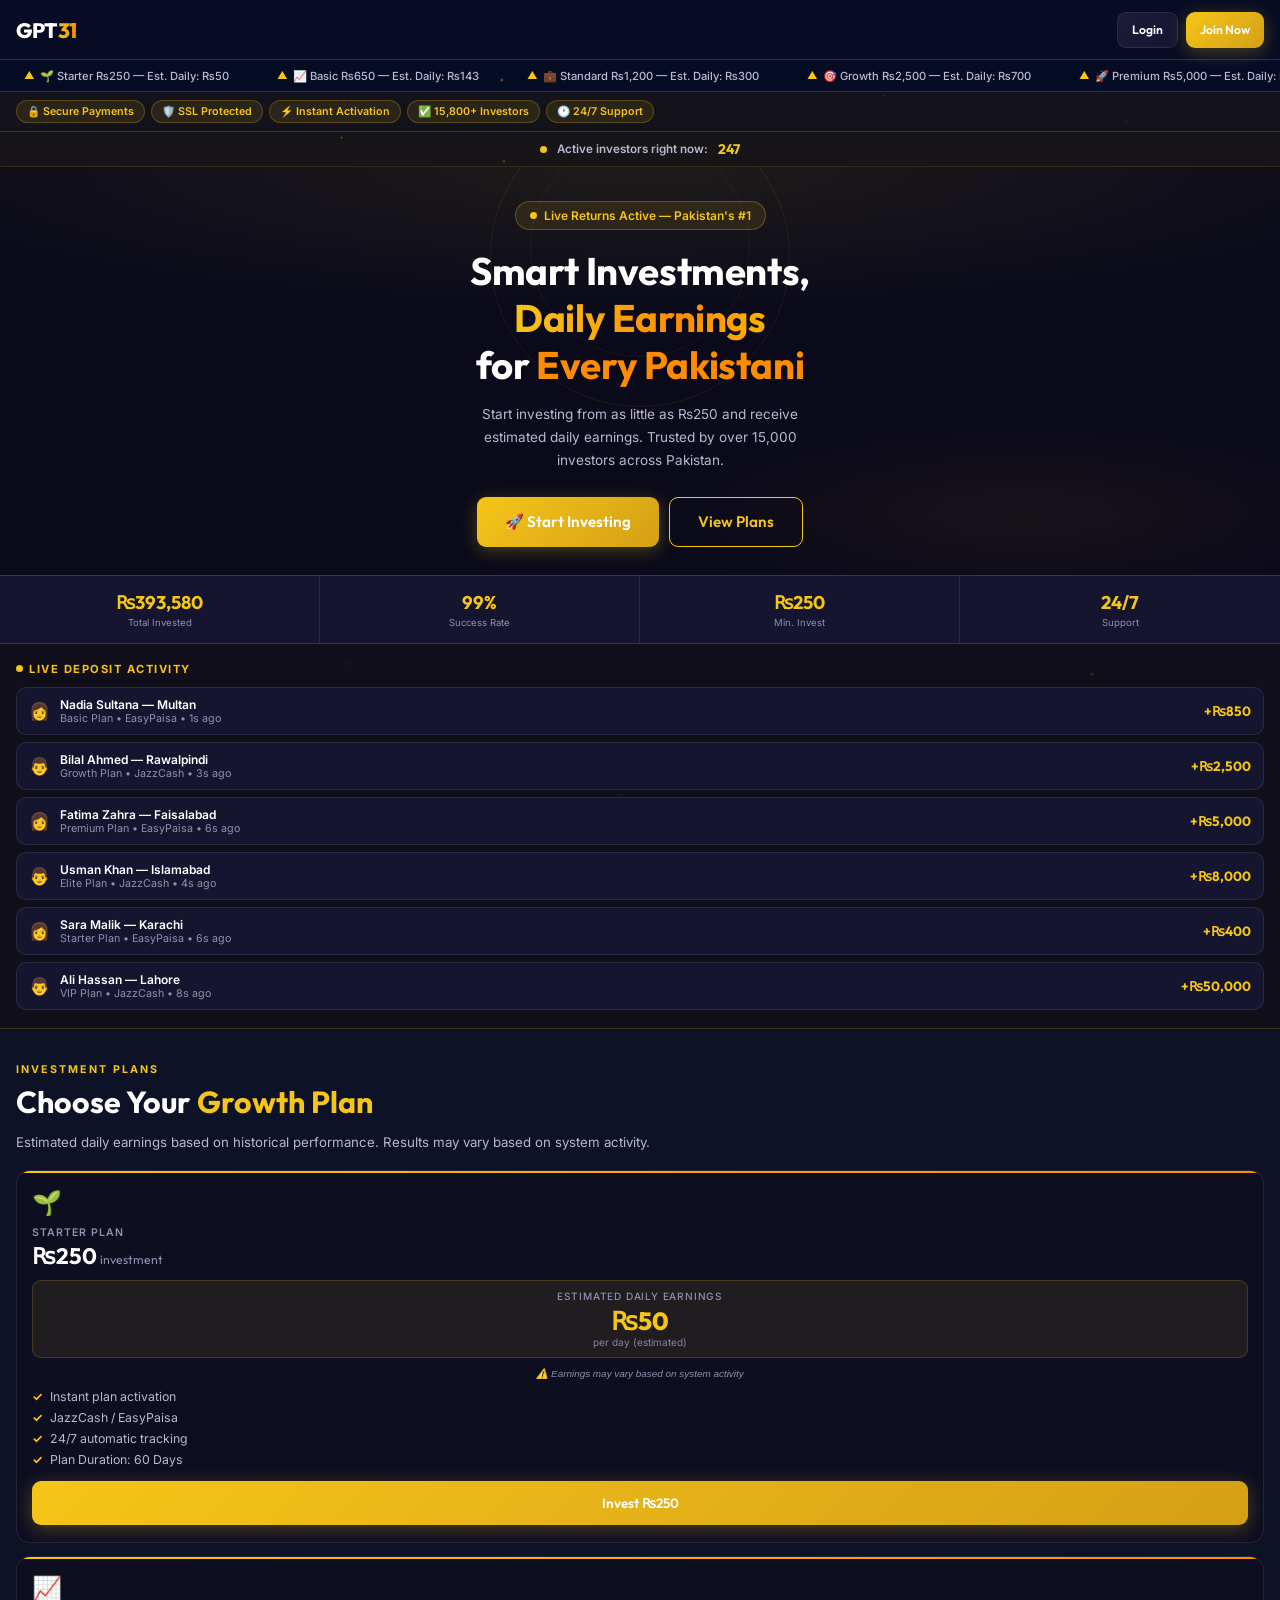
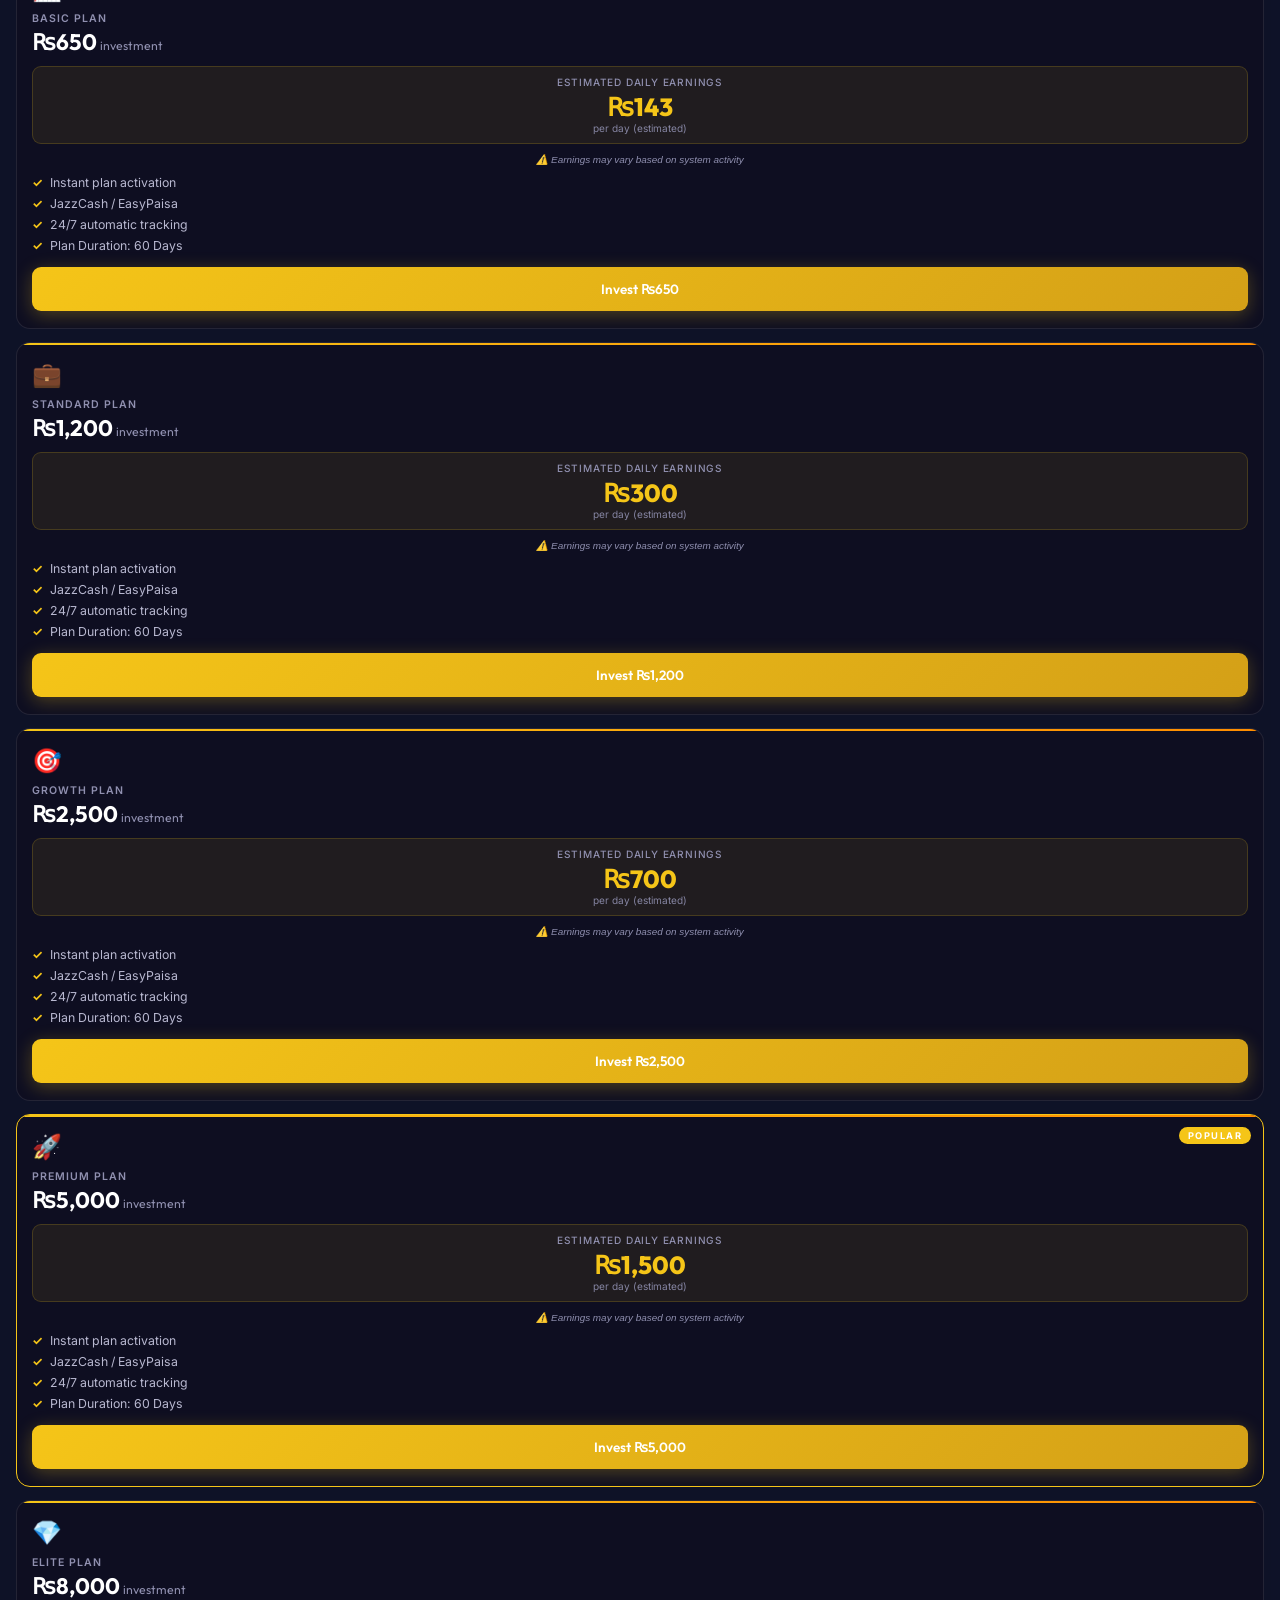
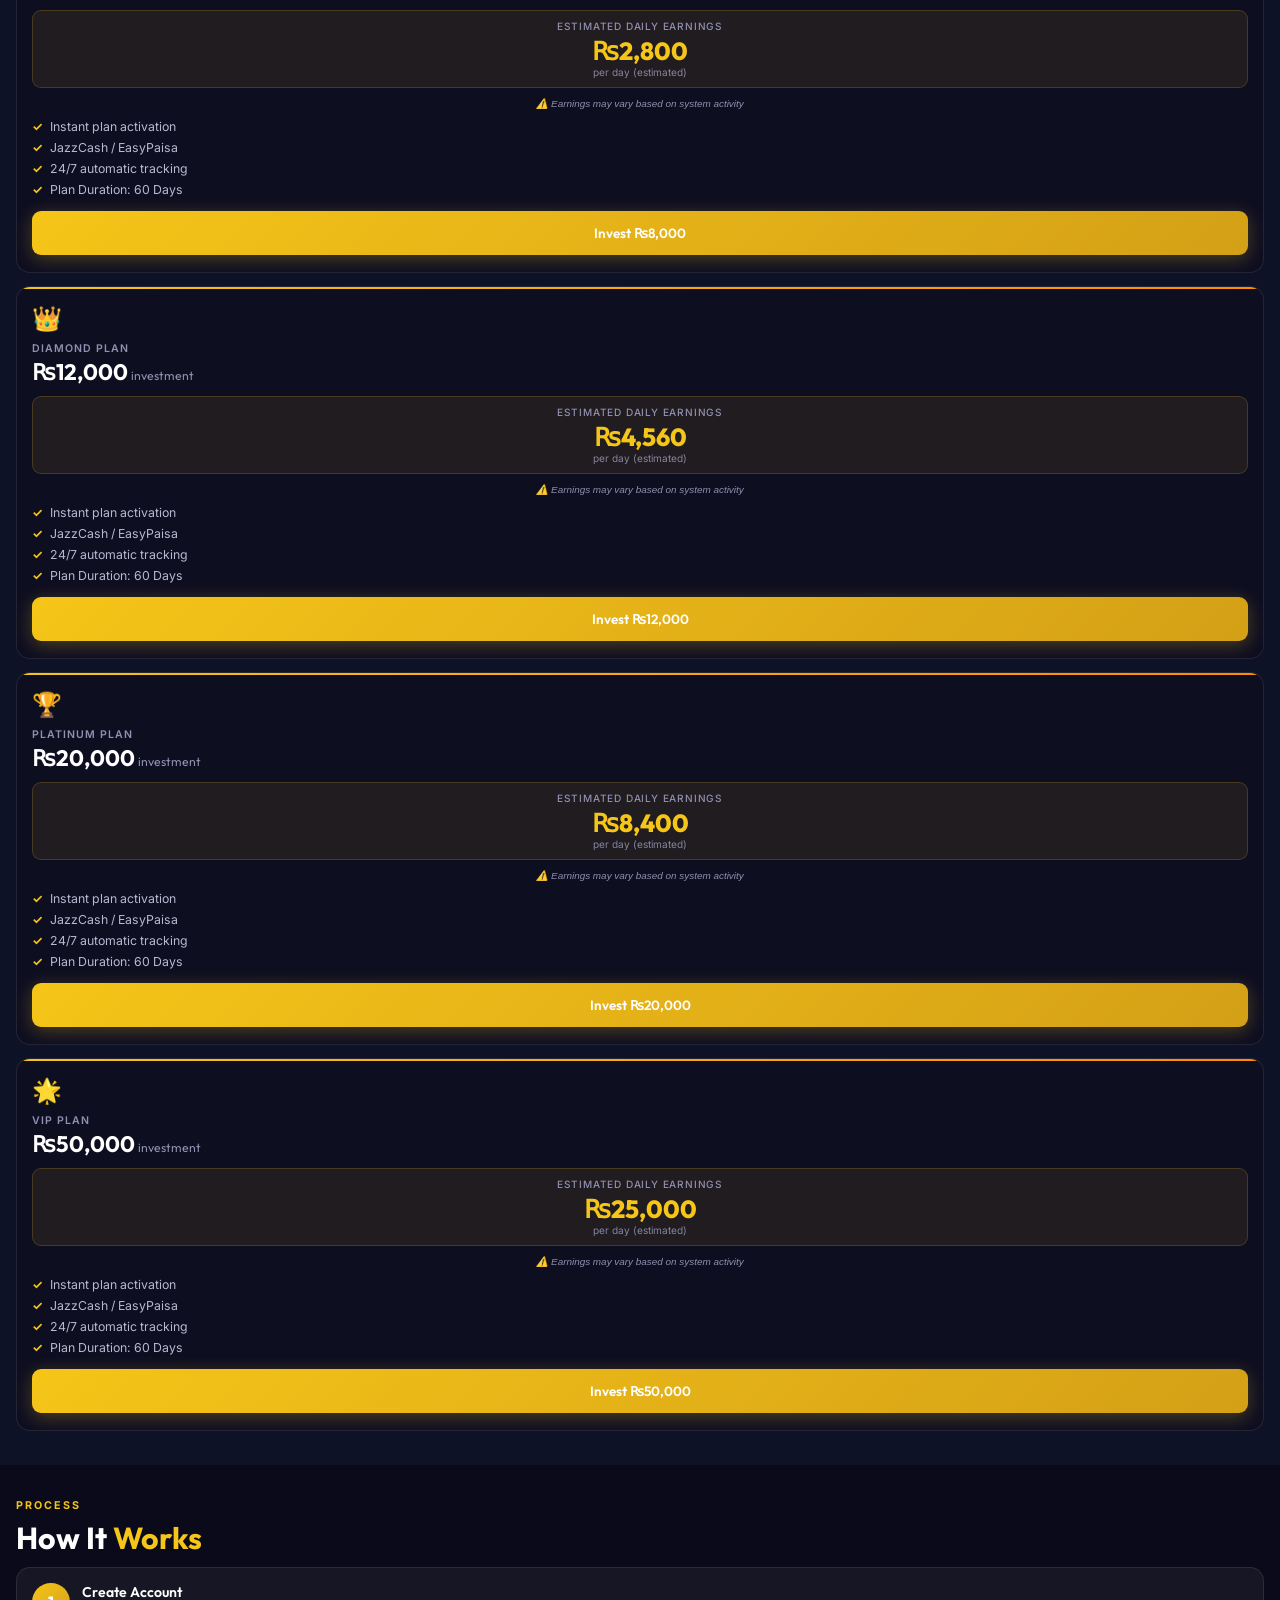
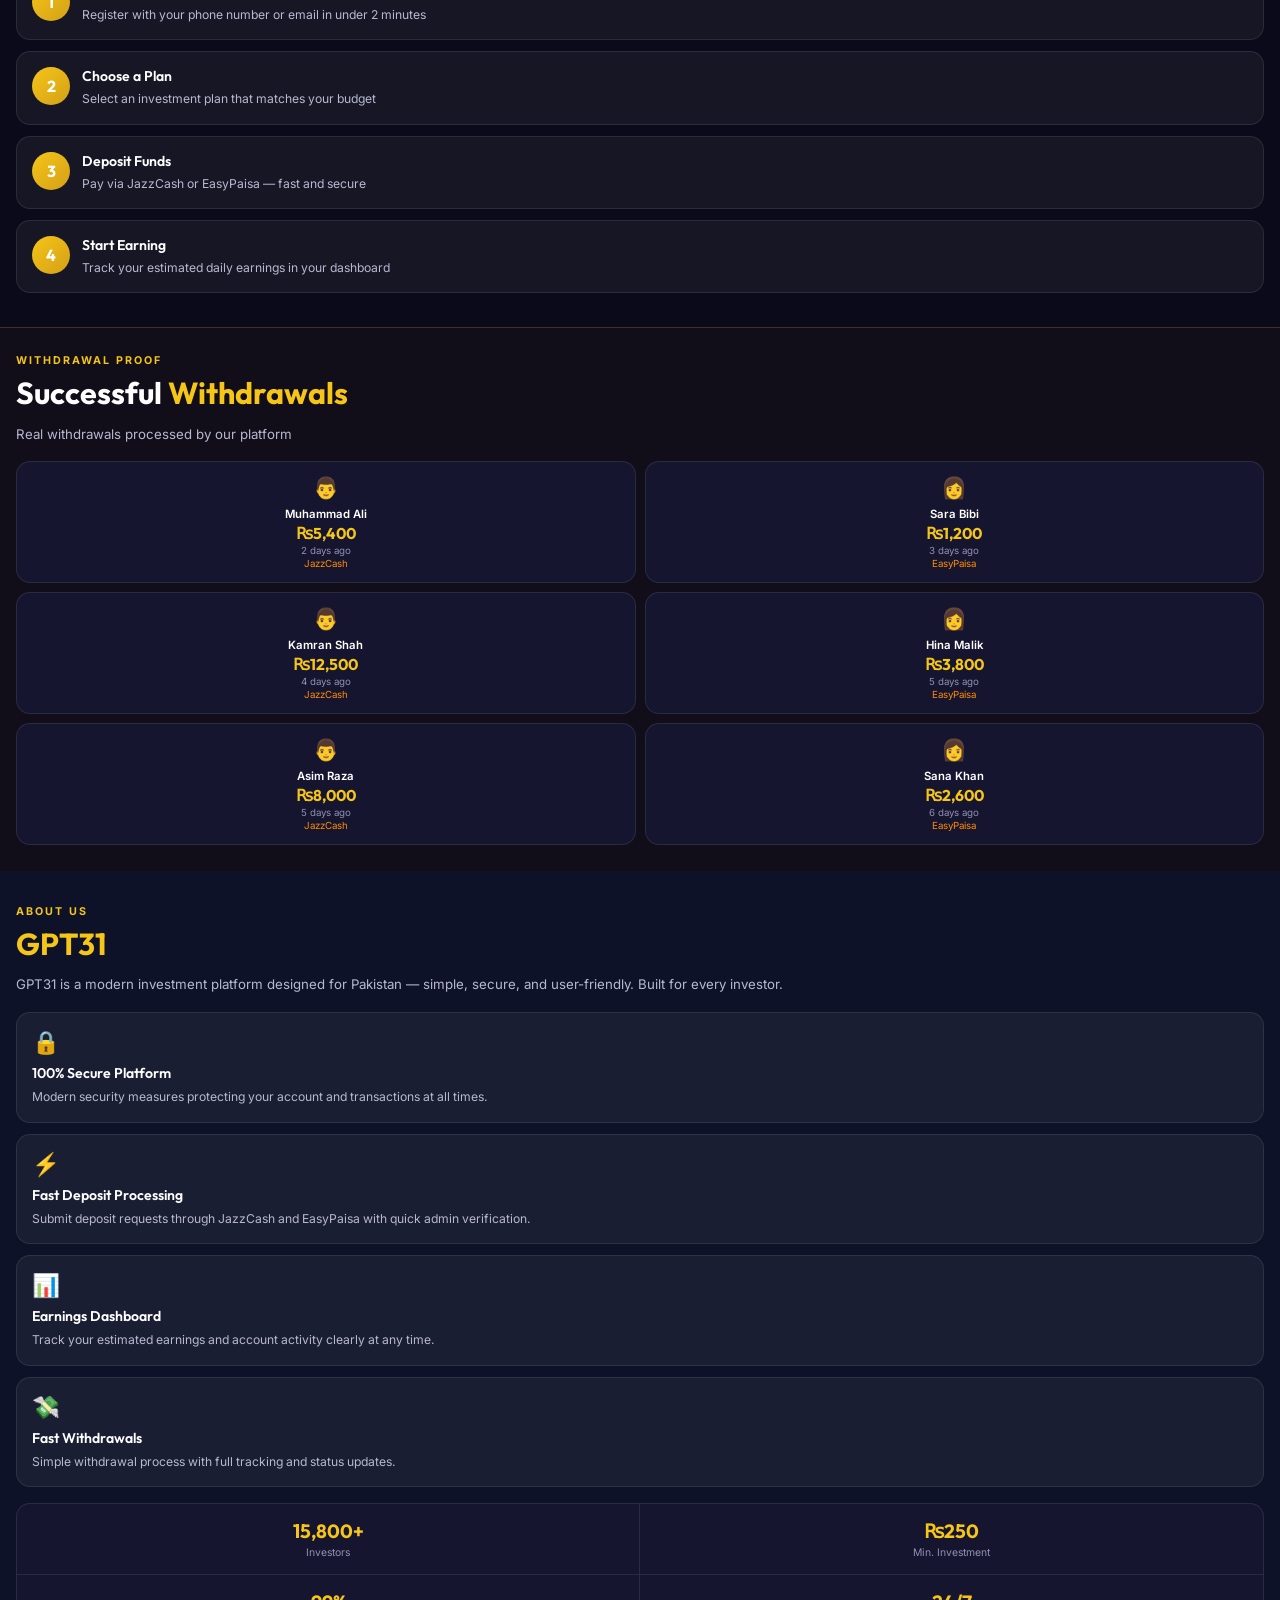
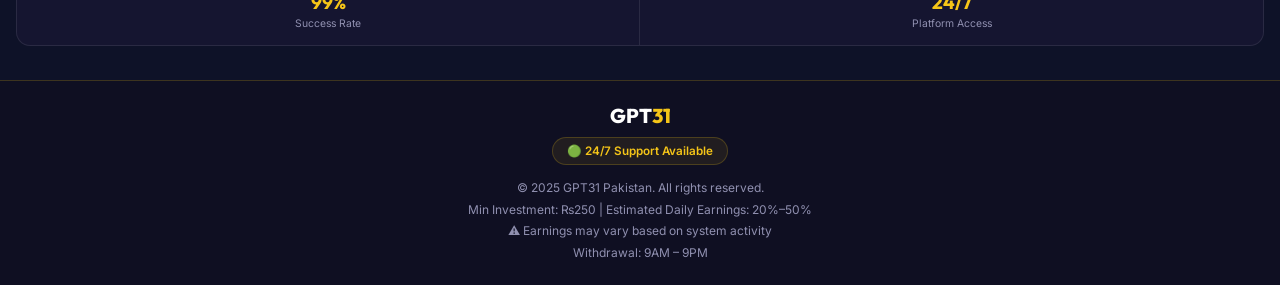
==== commit 090632b1: "Update index.html" ====
--- a/index.html
+++ b/index.html
@@ -333,198 +333,113 @@
 #toast.success-toast{border-color:rgba(245,197,24,.35);color:var(--green)}
 #toast.error-toast{border-color:rgba(240,64,96,.35);color:var(--danger)}
 
-
-/* ═══════════════════════════════════════
-   FULL SITE ANIMATIONS — GPT31
-═══════════════════════════════════════ */
-
-/* Keyframes */
+/* ═══ FULL SITE ANIMATIONS ═══ */
 @keyframes shimmer{0%{background-position:-200% 0}100%{background-position:200% 0}}
-@keyframes float{0%,100%{transform:translateY(0)}50%{transform:translateY(-8px)}}
-@keyframes floatCard{0%,100%{transform:translateY(0)}50%{transform:translateY(-5px)}}
-@keyframes glowPulse{0%,100%{box-shadow:0 0 10px rgba(245,197,24,.25)}50%{box-shadow:0 0 30px rgba(245,197,24,.65)}}
-@keyframes glowGreen{0%,100%{box-shadow:0 0 10px rgba(0,200,120,.25)}50%{box-shadow:0 0 28px rgba(0,200,120,.6)}}
-@keyframes borderFlow{0%{border-color:rgba(245,197,24,.15)}50%{border-color:rgba(245,197,24,.55)}100%{border-color:rgba(245,197,24,.15)}}
-@keyframes slideUp{from{opacity:0;transform:translateY(36px)}to{opacity:1;transform:translateY(0)}}
-@keyframes slideDown{from{opacity:0;transform:translateY(-24px)}to{opacity:1;transform:translateY(0)}}
-@keyframes slideLeft{from{opacity:0;transform:translateX(-36px)}to{opacity:1;transform:translateX(0)}}
-@keyframes slideRight{from{opacity:0;transform:translateX(36px)}to{opacity:1;transform:translateX(0)}}
-@keyframes zoomFade{from{opacity:0;transform:scale(.85)}to{opacity:1;transform:scale(1)}}
-@keyframes popIn{from{opacity:0;transform:scale(.6)}to{opacity:1;transform:scale(1)}}
+@keyframes floatUp{0%{transform:translateY(0px)}50%{transform:translateY(-6px)}100%{transform:translateY(0px)}}
+@keyframes glowPulse{0%,100%{box-shadow:0 0 12px rgba(245,197,24,.3)}50%{box-shadow:0 0 28px rgba(245,197,24,.7)}}
+@keyframes slideInUp{from{opacity:0;transform:translateY(30px)}to{opacity:1;transform:translateY(0)}}
+@keyframes slideInLeft2{from{opacity:0;transform:translateX(-30px)}to{opacity:1;transform:translateX(0)}}
+@keyframes slideInRight{from{opacity:0;transform:translateX(30px)}to{opacity:1;transform:translateX(0)}}
+@keyframes zoomIn{from{opacity:0;transform:scale(.88)}to{opacity:1;transform:scale(1)}}
+@keyframes rotateIn{from{opacity:0;transform:rotate(-8deg) scale(.9)}to{opacity:1;transform:rotate(0deg) scale(1)}}
+@keyframes borderGlow{0%,100%{border-color:rgba(245,197,24,.2)}50%{border-color:rgba(245,197,24,.6)}}
+@keyframes countUp{from{opacity:0;transform:translateY(10px)}to{opacity:1;transform:translateY(0)}}
+@keyframes gradShift{0%{background-position:0% 50%}50%{background-position:100% 50%}100%{background-position:0% 50%}}
 @keyframes spinSlow{from{transform:rotate(0deg)}to{transform:rotate(360deg)}}
-@keyframes spinSlowR{from{transform:rotate(0deg)}to{transform:rotate(-360deg)}}
-@keyframes gradShift{0%{background-position:0% 50%}50%{background-position:100% 50%}100%{background-position:0% 50%}}
-@keyframes ripple{0%{transform:scale(0);opacity:.5}100%{transform:scale(3);opacity:0}}
-@keyframes ticker{from{transform:translateX(0)}to{transform:translateX(-50%)}}
-@keyframes pulse{0%,100%{opacity:1;transform:scale(1)}50%{opacity:.45;transform:scale(1.4)}}
-@keyframes blink{0%,100%{opacity:1}50%{opacity:.4}}
-@keyframes numberPop{0%{transform:scale(1)}30%{transform:scale(1.18)}100%{transform:scale(1)}}
-@keyframes fadeIn{from{opacity:0}to{opacity:1}}
-@keyframes waveY{0%,100%{transform:translateY(0)}25%{transform:translateY(-4px)}75%{transform:translateY(4px)}}
-
-/* ── SCROLL REVEAL ── */
-.reveal{opacity:0;transform:translateY(28px);transition:opacity .6s cubic-bezier(.4,0,.2,1),transform .6s cubic-bezier(.4,0,.2,1)}
+@keyframes ripple{0%{transform:scale(1);opacity:.6}100%{transform:scale(2.5);opacity:0}}
+
+/* Scroll reveal: .reveal class added by JS */
+.reveal{opacity:0;transform:translateY(24px);transition:opacity .55s cubic-bezier(.4,0,.2,1),transform .55s cubic-bezier(.4,0,.2,1)}
 .reveal.visible{opacity:1;transform:translateY(0)}
-.reveal-left{opacity:0;transform:translateX(-28px);transition:opacity .6s .08s cubic-bezier(.4,0,.2,1),transform .6s .08s cubic-bezier(.4,0,.2,1)}
+.reveal-left{opacity:0;transform:translateX(-24px);transition:opacity .55s .1s cubic-bezier(.4,0,.2,1),transform .55s .1s cubic-bezier(.4,0,.2,1)}
 .reveal-left.visible{opacity:1;transform:translateX(0)}
-.reveal-right{opacity:0;transform:translateX(28px);transition:opacity .6s .08s cubic-bezier(.4,0,.2,1),transform .6s .08s cubic-bezier(.4,0,.2,1)}
+.reveal-right{opacity:0;transform:translateX(24px);transition:opacity .55s .1s cubic-bezier(.4,0,.2,1),transform .55s .1s cubic-bezier(.4,0,.2,1)}
 .reveal-right.visible{opacity:1;transform:translateX(0)}
-.reveal-zoom{opacity:0;transform:scale(.88);transition:opacity .55s cubic-bezier(.4,0,.2,1),transform .55s cubic-bezier(.4,0,.2,1)}
+.reveal-zoom{opacity:0;transform:scale(.9);transition:opacity .5s .05s cubic-bezier(.4,0,.2,1),transform .5s .05s cubic-bezier(.4,0,.2,1)}
 .reveal-zoom.visible{opacity:1;transform:scale(1)}
 
-/* ── HERO ── */
-.hero{position:relative;overflow:hidden}
-.hero-ring-1{position:absolute;top:-80px;left:50%;transform:translateX(-50%);width:400px;height:400px;border-radius:50%;border:1px solid rgba(245,197,24,.07);animation:spinSlow 25s linear infinite;pointer-events:none}
-.hero-ring-2{position:absolute;top:-40px;left:50%;transform:translateX(-50%);width:280px;height:280px;border-radius:50%;border:1px solid rgba(255,140,0,.06);animation:spinSlowR 18s linear infinite;pointer-events:none}
-.hero-ring-3{position:absolute;top:10px;left:50%;transform:translateX(-50%);width:160px;height:160px;border-radius:50%;border:1px solid rgba(245,197,24,.09);animation:spinSlow 12s linear infinite;pointer-events:none}
-.hero h1{animation:slideUp .8s .1s cubic-bezier(.4,0,.2,1) both}
-.hero-p{animation:slideUp .8s .25s cubic-bezier(.4,0,.2,1) both}
-.hero-actions{animation:slideUp .8s .4s cubic-bezier(.4,0,.2,1) both}
-.hero-badge{animation:slideDown .7s .05s cubic-bezier(.4,0,.2,1) both}
-
-/* Hero gradient text */
-.hero-grad-text{background:linear-gradient(90deg,#F5C518,#FF8C00,#FFD700,#F5C518);background-size:200% auto;-webkit-background-clip:text;-webkit-text-fill-color:transparent;background-clip:text;animation:gradShift 3s linear infinite}
-
-/* ── LOGO ── */
+/* Hero animated gradient heading */
+.hero-grad-text{background:linear-gradient(90deg,#F5C518,#FF8C00,#FFD700,#F5C518);background-size:200% auto;-webkit-background-clip:text;-webkit-text-fill-color:transparent;background-clip:text;animation:shimmer 3s linear infinite}
+
+/* Plan cards hover lift */
+.plan-card{transition:transform .22s cubic-bezier(.4,0,.2,1),box-shadow .22s;cursor:pointer}
+.plan-card:hover{transform:translateY(-4px);box-shadow:0 12px 36px rgba(245,197,24,.18)}
+.pro-plan-card{transition:transform .22s cubic-bezier(.4,0,.2,1),box-shadow .22s}
+.pro-plan-card:hover{transform:translateY(-3px);box-shadow:0 10px 30px rgba(245,197,24,.15)}
+
+/* Button hover effects */
+.btn-primary:hover{filter:brightness(1.12);box-shadow:0 6px 24px rgba(245,197,24,.45)}
+.btn-gold:hover{filter:brightness(1.1);box-shadow:0 6px 24px rgba(255,140,0,.4)}
+.btn-outline:hover{background:rgba(245,197,24,.1)}
+
+/* Balance card float animation */
+.balance-card{animation:floatUp 4s ease-in-out infinite}
+
+/* Nav logo shimmer */
 .logo-accent{background:linear-gradient(90deg,#F5C518,#FF8C00,#FFD700);background-size:200% auto;-webkit-background-clip:text;-webkit-text-fill-color:transparent;background-clip:text;animation:shimmer 2.5s linear infinite}
 .dn-logo span{background:linear-gradient(90deg,#F5C518,#FF8C00,#FFD700);background-size:200% auto;-webkit-background-clip:text;-webkit-text-fill-color:transparent;background-clip:text;animation:shimmer 2.5s linear infinite}
 
-/* ── NAV ── */
-.land-nav{animation:slideDown .5s ease both}
-.dash-nav{animation:slideDown .5s ease both}
-
-/* ── PULSE DOT ── */
-.pulse-dot{background:#F5C518;animation:pulse 1.5s infinite}
-
-/* ── TICKER ── */
+/* Stats row numbers */
+.stat-val{animation:countUp .6s ease both}
+
+/* Feed items stagger */
+.feed-item{transition:transform .18s}
+.feed-item:hover{transform:translateX(4px)}
+
+/* Live earn card glow */
+.live-earn-card{animation:borderGlow 3s ease-in-out infinite}
+
+/* Proof cards */
+.proof-card{transition:transform .2s,box-shadow .2s}
+.proof-card:hover{transform:translateY(-3px);box-shadow:0 8px 24px rgba(245,197,24,.15)}
+
+/* Mini card hover */
+.mini-card{transition:transform .18s,box-shadow .18s}
+.mini-card:hover{transform:translateY(-2px);box-shadow:0 6px 20px rgba(245,197,24,.12)}
+
+/* Step cards */
+.step{transition:transform .2s,border-color .2s}
+.step:hover{transform:translateX(4px);border-color:rgba(245,197,24,.3)}
+
+/* About cards */
+.about-card-item{transition:transform .2s,box-shadow .2s}
+.about-card-item:hover{transform:translateY(-3px);box-shadow:0 8px 24px rgba(245,197,24,.1)}
+
+/* Ripple on buttons */
+.btn{position:relative;overflow:hidden}
+.btn::after{content:'';position:absolute;inset:0;background:rgba(255,255,255,.15);border-radius:inherit;opacity:0;transition:opacity .3s}
+.btn:active::after{opacity:1}
+
+/* Ticker up color */
 .ticker-up{color:#F5C518}
 
-/* ── SEC BADGES ── */
-.sec-badge{color:#F5C518;background:rgba(245,197,24,.1);border-color:rgba(245,197,24,.22);transition:transform .2s}
-.sec-badge:hover{transform:scale(1.06)}
-
-/* ── ACTIVE USERS BAR ── */
-.aub-count{color:#F5C518;animation:numberPop .4s ease}
-
-/* ── STAT ROW ── */
-.stat-val{color:#F5C518;animation:slideUp .6s ease both}
-.stat:nth-child(1) .stat-val{animation-delay:.05s}
-.stat:nth-child(2) .stat-val{animation-delay:.15s}
-.stat:nth-child(3) .stat-val{animation-delay:.25s}
-.stat:nth-child(4) .stat-val{animation-delay:.35s}
-
-/* ── PLAN CARDS (LANDING) ── */
-.plan-card{transition:transform .28s cubic-bezier(.4,0,.2,1),box-shadow .28s;cursor:pointer}
-.plan-card:hover{transform:translateY(-6px) scale(1.015);box-shadow:0 18px 48px rgba(245,197,24,.2)}
-.plan-card.featured{animation:glowPulse 3s ease-in-out infinite}
-
-/* ── PROOF CARDS ── */
-.proof-card{transition:transform .22s,box-shadow .22s}
-.proof-card:hover{transform:translateY(-5px);box-shadow:0 10px 28px rgba(245,197,24,.18)}
-
-/* ── STEP CARDS ── */
-.step{transition:transform .22s,border-color .22s,box-shadow .22s}
-.step:hover{transform:translateX(6px);border-color:rgba(245,197,24,.4);box-shadow:4px 0 20px rgba(245,197,24,.1)}
-
-/* ── ABOUT CARDS ── */
-.about-card-item{transition:transform .22s,box-shadow .22s}
-.about-card-item:hover{transform:translateY(-5px);box-shadow:0 10px 28px rgba(245,197,24,.12)}
-
-/* ── FEED ITEMS ── */
-.feed-item{transition:transform .18s,background .18s}
-.feed-item:hover{transform:translateX(5px);background:rgba(245,197,24,.05)}
-
-/* ── BUTTONS ── */
-.btn{position:relative;overflow:hidden;transition:transform .18s,filter .18s,box-shadow .18s}
-.btn::after{content:'';position:absolute;inset:0;background:rgba(255,255,255,.18);opacity:0;border-radius:inherit;transition:opacity .25s}
-.btn:active::after{opacity:1}
-.btn:active{transform:scale(.96)}
-
-/* PRIMARY (Green for Deposit) */
-.btn-primary{background:linear-gradient(135deg,#00C878,#00A060);color:#fff;box-shadow:0 4px 18px rgba(0,200,120,.3)}
-.btn-primary:hover{filter:brightness(1.12);box-shadow:0 8px 28px rgba(0,200,120,.45);transform:translateY(-2px)}
-
-/* GOLD (Yellow for Withdraw) */
-.btn-gold{background:linear-gradient(135deg,#F5C518,#D4A017);color:#111;font-weight:700;box-shadow:0 4px 18px rgba(245,197,24,.35)}
-.btn-gold:hover{filter:brightness(1.1);box-shadow:0 8px 28px rgba(245,197,24,.5);transform:translateY(-2px)}
-
-.btn-outline{background:transparent;border:1.5px solid #F5C518;color:#F5C518}
-.btn-outline:hover{background:rgba(245,197,24,.1);transform:translateY(-1px)}
-.btn-secondary:hover{border-color:rgba(255,255,255,.2);transform:translateY(-1px)}
-.btn-teal{background:linear-gradient(135deg,#FF8C00,#E07800);color:#fff}
-.btn-teal:hover{filter:brightness(1.1);transform:translateY(-2px)}
-.btn-danger:hover{filter:brightness(1.1);transform:translateY(-1px)}
-
-/* ── BALANCE CARD ── */
-.balance-card{animation:float 5s ease-in-out infinite}
-.balance-card::after{content:'';position:absolute;top:0;left:0;right:0;height:2px;background:linear-gradient(90deg,#F5C518,#FF8C00,#F5C518);background-size:200% auto;animation:shimmer 2s linear infinite}
-
-/* ── MINI CARDS ── */
-.mini-card{transition:transform .2s,box-shadow .2s;animation:slideUp .5s ease both}
-.mini-card:hover{transform:translateY(-3px);box-shadow:0 8px 24px rgba(245,197,24,.12)}
-.cards-row .mini-card:nth-child(1){animation-delay:.05s}
-.cards-row .mini-card:nth-child(2){animation-delay:.12s}
-.cards-row .mini-card:nth-child(3){animation-delay:.19s}
-.cards-row .mini-card:nth-child(4){animation-delay:.26s}
-
-/* ── PANELS ── */
-.panel{transition:box-shadow .22s,border-color .22s}
-.panel:hover{box-shadow:0 6px 24px rgba(245,197,24,.08);border-color:rgba(245,197,24,.18)}
-
-/* ── PRO PLAN CARDS (DASHBOARD) ── */
-.pro-plan-card{transition:transform .26s cubic-bezier(.4,0,.2,1),box-shadow .26s}
-.pro-plan-card:hover{transform:translateY(-5px) scale(1.01);box-shadow:0 14px 40px rgba(245,197,24,.18)}
-.pro-plan-card.is-featured{animation:glowPulse 3s ease-in-out infinite}
-
-/* ── LIVE EARN CARD ── */
-.live-earn-card{animation:borderFlow 2.5s ease-in-out infinite}
-.lec-timer{animation:waveY 2s ease-in-out infinite}
-
-/* ── BOTTOM NAV ── */
-.bn-item{transition:color .18s,transform .18s}
+/* Sec badge */
+.sec-badge{color:#F5C518;background:rgba(245,197,24,.1);border-color:rgba(245,197,24,.22)}
+
+/* Hero badge */
+.hero-badge{background:rgba(245,197,24,.1);border-color:rgba(245,197,24,.28);color:#F5C518}
+
+/* Pulse dot */
+.pulse-dot{background:#F5C518}
+
+/* Bottom nav active */
 .bn-item.active{color:#F5C518}
-.bn-item.active .bni{transform:translateY(-3px)}
 .bn-item.active::before{background:linear-gradient(90deg,#F5C518,#FF8C00)}
-.bn-item:hover .bni{transform:translateY(-2px)}
-
-/* ── BALANCE CHIP ── */
-.balance-chip{background:rgba(245,197,24,.1);border-color:rgba(245,197,24,.25);color:#F5C518;animation:glowPulse 3s ease-in-out infinite}
-
-/* ── MODAL ── */
-.modal{animation:slideUp .3s cubic-bezier(.4,0,.2,1) both}
-
-/* ── PAYMENT METHOD CARD ── */
-.pay-method-card{transition:all .22s}
-.pay-method-card:hover{transform:scale(1.02)}
-.pay-method-card.selected{animation:glowPulse 2.5s ease-in-out infinite}
-
-/* ── PROFILE AVATAR ── */
-.profile-avatar{animation:float 4s ease-in-out infinite}
-
-/* ── REF CODE BOX ── */
-.ref-code-box{animation:borderFlow 3s ease-in-out infinite}
-.ref-code-val{animation:gradShift 4s linear infinite;background:linear-gradient(90deg,#F5C518,#FF8C00,#FFD700);background-size:200% auto;-webkit-background-clip:text;-webkit-text-fill-color:transparent;background-clip:text}
-
-/* ── LOADING BAR ── */
-#loadingBar{background:linear-gradient(90deg,#F5C518,#FF8C00,#F5C518);background-size:200% auto;animation:shimmer 1s linear infinite}
-
-/* ── TOAST ── */
-#toast.show{animation:popIn .35s cubic-bezier(.34,1.56,.64,1) both}
-#toast.success-toast{border-color:rgba(0,200,120,.4);color:#00C878}
-#toast.error-toast{border-color:rgba(240,64,96,.35);color:#F04060}
-
-/* ── LIVE NOTIF ── */
-.lw-notif{border-color:rgba(245,197,24,.35)}
-.lw-amount{color:#F5C518}
-
-/* ── ADMIN STAT BOX ── */
-.admin-stat-box{transition:transform .2s,box-shadow .2s}
-.admin-stat-box:hover{transform:translateY(-3px);box-shadow:0 8px 24px rgba(245,197,24,.12)}
-.admin-stat-box .asv{color:#F5C518}
-
-/* ── FOOTER ── */
+
+/* Balance chip */
+.balance-chip{background:rgba(245,197,24,.1);border-color:rgba(245,197,24,.25);color:#F5C518}
+
+/* Panel ptag */
+.panel-title .ptag{color:#F5C518;background:rgba(245,197,24,.1)}
+
+/* Saved num locked */
+.sn-type-badge{color:#F5C518;background:rgba(245,197,24,.1);border-color:rgba(245,197,24,.2)}
+
+/* Loading bar */
+#loadingBar{background:linear-gradient(90deg,#F5C518,#FF8C00)}
+
+/* Footer support */
 .footer-support{background:rgba(245,197,24,.08);border-color:rgba(245,197,24,.2);color:#F5C518}
-.footer-logo span{color:#F5C518}
 
 </style>
 </head>
@@ -689,24 +604,24 @@
         <div class="balance-val">₨<span id="totalBalance">0.00</span></div>
         <div class="balance-sub">Ready for withdrawal</div>
         <div class="balance-actions">
-          <button class="btn btn-full" onclick="showDepositFlow()" style="flex:1;background:linear-gradient(135deg,#00C878,#009958);color:#fff;font-weight:700;box-shadow:0 4px 16px rgba(0,200,120,.3);border:none;min-height:44px;font-family:'Outfit',sans-serif;border-radius:9px;font-size:.87rem;cursor:pointer">💰 Deposit</button>
-          <button class="btn btn-full" onclick="showDashTab('withdrawal')" style="flex:1;background:linear-gradient(135deg,#F5C518,#D4A017);color:#111;font-weight:700;box-shadow:0 4px 16px rgba(245,197,24,.3);border:none;min-height:44px;font-family:'Outfit',sans-serif;border-radius:9px;font-size:.87rem;cursor:pointer">💸 Withdraw</button>
+          <button class="btn btn-primary" onclick="showDepositFlow()">💰 Deposit</button>
+          <button class="btn btn-gold" onclick="showDashTab('withdrawal')">💸 Withdraw</button>
         </div>
       </div>
       <div class="cards-row">
-        <div class="mini-card reveal-zoom"><div class="mc-label">Est. Daily</div><div class="mc-val" id="todayEarning" style="color:var(--green)">₨0</div><div class="mc-sub">Estimated return</div></div>
-        <div class="mini-card reveal-zoom"><div class="mc-label">Total Invested</div><div class="mc-val" id="totalInvested" style="color:var(--gold)">₨0</div><div class="mc-sub">Active capital</div></div>
-        <div class="mini-card reveal-zoom"><div class="mc-label">Active Plan</div><div class="mc-val" id="activePlanName" style="font-size:.8rem;margin-top:4px">None</div><div class="mc-sub" id="activePlanReturn"></div></div>
-        <div class="mini-card reveal-zoom"><div class="mc-label">Withdrawn</div><div class="mc-val" id="totalWithdrawn" style="color:var(--danger)">₨0</div><div class="mc-sub">Lifetime</div></div>
-      </div>
-      <div class="panel reveal">
+        <div class="mini-card"><div class="mc-label">Est. Daily</div><div class="mc-val" id="todayEarning" style="color:var(--green)">₨0</div><div class="mc-sub">Estimated return</div></div>
+        <div class="mini-card"><div class="mc-label">Total Invested</div><div class="mc-val" id="totalInvested" style="color:var(--gold)">₨0</div><div class="mc-sub">Active capital</div></div>
+        <div class="mini-card"><div class="mc-label">Active Plan</div><div class="mc-val" id="activePlanName" style="font-size:.8rem;margin-top:4px">None</div><div class="mc-sub" id="activePlanReturn"></div></div>
+        <div class="mini-card"><div class="mc-label">Withdrawn</div><div class="mc-val" id="totalWithdrawn" style="color:var(--danger)">₨0</div><div class="mc-sub">Lifetime</div></div>
+      </div>
+      <div class="panel">
         <div class="panel-title">Account Summary</div>
         <div class="info-row"><span class="label">Total Earned</span><span class="value" id="sumTotalEarned" style="color:var(--green)">₨0</span></div>
         <div class="info-row"><span class="label">Referrals</span><span class="value" id="sumRefCount">0</span></div>
         <div class="info-row"><span class="label">Ref. Commission</span><span class="value" style="color:var(--gold)" id="sumRefEarned">₨0</span></div>
         <div class="info-row"><span class="label">Account Status</span><span class="value" style="color:var(--green)">✓ Active</span></div>
       </div>
-      <div class="panel reveal">
+      <div class="panel">
         <div class="panel-title">Recent Activity <span class="ptag">Latest 5</span></div>
         <div style="overflow-x:auto"><table class="hist-table">
           <thead><tr><th>Date</th><th>Type</th><th>Amount</th><th>Status</th></tr></thead>
@@ -734,15 +649,15 @@
       <p style="color:var(--gray2);font-size:.79rem;margin-bottom:13px">Live earnings tracking — updates every second</p>
       <div id="liveEarningsSection"></div>
       <div class="cards-row">
-        <div class="mini-card reveal-zoom"><div class="mc-label">Balance</div><div class="mc-val" style="color:var(--gold)">₨<span id="earnBalance">0</span></div></div>
-        <div class="mini-card reveal-zoom"><div class="mc-label">Est. Today</div><div class="mc-val" style="color:var(--green)">₨<span id="earnToday">0</span></div></div>
-        <div class="mini-card reveal-zoom"><div class="mc-label">Total Earned</div><div class="mc-val">₨<span id="earnTotal">0</span></div></div>
-      </div>
-      <div class="panel reveal">
+        <div class="mini-card"><div class="mc-label">Balance</div><div class="mc-val" style="color:var(--gold)">₨<span id="earnBalance">0</span></div></div>
+        <div class="mini-card"><div class="mc-label">Est. Today</div><div class="mc-val" style="color:var(--green)">₨<span id="earnToday">0</span></div></div>
+        <div class="mini-card"><div class="mc-label">Total Earned</div><div class="mc-val">₨<span id="earnTotal">0</span></div></div>
+      </div>
+      <div class="panel">
         <div class="panel-title">Earnings Breakdown</div>
         <div id="earningsBreakdown" style="color:var(--gray2);font-size:.82rem;padding:4px 0">No active plan. <a href="#" onclick="showDashTab('plans');return false;" style="color:var(--green)">Choose a plan.</a></div>
       </div>
-      <div class="panel reveal">
+      <div class="panel">
         <div class="panel-title">Earnings History</div>
         <div style="overflow-x:auto"><table class="hist-table">
           <thead><tr><th>Date</th><th>Plan</th><th>Est. Profit</th><th>Status</th></tr></thead>
@@ -775,12 +690,12 @@
           <div style="font-size:.64rem;color:var(--green);background:rgba(245,197,24,.1);border:1px solid rgba(245,197,24,.2);border-radius:100px;padding:2px 8px">✓ Supported</div>
         </div>
       </div>
-      <div class="panel reveal">
+      <div class="panel">
         <div class="panel-title">Payment Methods <span class="ptag" id="savedNums-count">0 saved</span></div>
         <div id="savedNums"></div>
         <div id="addNumButtons" style="margin-top:9px;display:flex;gap:7px;flex-wrap:wrap"></div>
       </div>
-      <div class="panel reveal">
+      <div class="panel">
         <div class="panel-title">Request Withdrawal</div>
         <div class="info-row" style="margin-bottom:12px"><span class="label">Available Balance</span><span class="value" id="wdAvailBalance">₨0</span></div>
         <div class="form-group"><label>Amount (Min. ₨300)</label><input type="number" id="wdAmount" placeholder="Enter amount" oninput="calcWdFee()"></div>
@@ -794,7 +709,7 @@
         </div>
         <button class="btn btn-primary btn-full" onclick="submitWithdrawal()">Request Withdrawal</button>
       </div>
-      <div class="panel reveal">
+      <div class="panel">
         <div class="panel-title">Withdrawal History</div>
         <div style="overflow-x:auto"><table class="hist-table">
           <thead><tr><th>Date</th><th>Amount</th><th>Method</th><th>Status</th></tr></thead>
@@ -808,8 +723,8 @@
       <h2 style="margin-bottom:5px;font-size:1.03rem;font-weight:700">Refer & Earn 🎁</h2>
       <p style="color:var(--gray2);font-size:.79rem;margin-bottom:13px">Earn 30% commission on every plan your referrals purchase!</p>
       <div class="cards-row">
-        <div class="mini-card reveal-zoom"><div class="mc-label">Total Referrals</div><div class="mc-val" id="refCount">0</div><div class="mc-sub">Invited</div></div>
-        <div class="mini-card reveal-zoom"><div class="mc-label">Commission</div><div class="mc-val" id="refEarned" style="color:var(--gold)">₨0</div><div class="mc-sub">30% per plan</div></div>
+        <div class="mini-card"><div class="mc-label">Total Referrals</div><div class="mc-val" id="refCount">0</div><div class="mc-sub">Invited</div></div>
+        <div class="mini-card"><div class="mc-label">Commission</div><div class="mc-val" id="refEarned" style="color:var(--gold)">₨0</div><div class="mc-sub">30% per plan</div></div>
       </div>
       <div class="ref-code-box">
         <div class="ref-code-label">My Referral Code</div>
@@ -825,7 +740,7 @@
         💰 They buy a plan → You earn <strong style="color:var(--gold)">30% commission</strong><br>
         🔒 Self-referral is blocked
       </div>
-      <div class="panel reveal">
+      <div class="panel">
         <div class="panel-title">Referred Users</div>
         <div style="overflow-x:auto"><table class="ref-table">
           <thead><tr><th>Name</th><th>Joined</th><th>Plans</th><th>Commission</th></tr></thead>
@@ -841,7 +756,7 @@
         <div class="profile-name" id="profileName">-</div>
         <div class="profile-status"><span style="width:7px;height:7px;background:var(--green);border-radius:50%;display:inline-block"></span> Active Account</div>
       </div>
-      <div class="panel reveal">
+      <div class="panel">
         <div class="panel-title">Account Information</div>
         <div class="info-row"><span class="label">Full Name</span><span class="value" id="profileName2">-</span></div>
         <div class="info-row"><span class="label">Phone / Email</span><span class="value" id="profileId">-</span></div>
@@ -851,7 +766,7 @@
         <div class="info-row"><span class="label">Total Referrals</span><span class="value" id="profileRefCount">0</span></div>
         <div class="info-row"><span class="label">Ref. Earnings</span><span class="value" id="profileRefEarned">₨0</span></div>
       </div>
-      <div class="panel reveal">
+      <div class="panel">
         <div class="panel-title">Security & Support</div>
         <div style="font-size:.79rem;color:var(--gray2);line-height:1.7;margin-bottom:12px">🔒 For payment method changes, contact admin support via WhatsApp.</div>
         <a href="https://wa.me/923291361140" target="_blank" class="btn btn-outline btn-full" style="margin-bottom:9px">📱 Contact Support on WhatsApp</a>
@@ -890,10 +805,10 @@
       <div class="admin-tab-btn" onclick="showAdminTabPanel('awithdrawals',this)">💸 Withdrawals</div>
       <div class="admin-tab-btn" onclick="showAdminTabPanel('apayments',this)">🔧 Payment Methods</div>
     </div>
-    <div id="tab-ausers" class="dash-tab active"><div class="panel reveal"><div class="panel-title">All Users</div><div style="overflow-x:auto"><table class="admin-table"><thead><tr><th>Name</th><th>Phone/Email</th><th>Balance</th><th>Plan</th><th>Joined</th></tr></thead><tbody id="adUsersBody"></tbody></table></div></div></div>
-    <div id="tab-adeposits" class="dash-tab"><div class="panel reveal"><div class="panel-title">Deposit Requests</div><div style="overflow-x:auto"><table class="admin-table"><thead><tr><th>User</th><th>Plan</th><th>Amt</th><th>Sender</th><th>TXN ID</th><th>Method</th><th>Time</th><th>Action</th></tr></thead><tbody id="adDepsBody"></tbody></table></div></div></div>
-    <div id="tab-awithdrawals" class="dash-tab"><div class="panel reveal"><div class="panel-title">Withdrawal Requests</div><div style="overflow-x:auto"><table class="admin-table"><thead><tr><th>User</th><th>Amount</th><th>After Fee</th><th>Method</th><th>Number</th><th>Time</th><th>Action</th></tr></thead><tbody id="adWdsBody"></tbody></table></div></div></div>
-    <div id="tab-apayments" class="dash-tab"><div class="panel reveal"><div class="panel-title">Manage Payment Methods</div><div style="overflow-x:auto"><table class="admin-table"><thead><tr><th>User</th><th>Type</th><th>Name</th><th>Number</th><th>Action</th></tr></thead><tbody id="adPaymentsBody"></tbody></table></div></div></div>
+    <div id="tab-ausers" class="dash-tab active"><div class="panel"><div class="panel-title">All Users</div><div style="overflow-x:auto"><table class="admin-table"><thead><tr><th>Name</th><th>Phone/Email</th><th>Balance</th><th>Plan</th><th>Joined</th></tr></thead><tbody id="adUsersBody"></tbody></table></div></div></div>
+    <div id="tab-adeposits" class="dash-tab"><div class="panel"><div class="panel-title">Deposit Requests</div><div style="overflow-x:auto"><table class="admin-table"><thead><tr><th>User</th><th>Plan</th><th>Amt</th><th>Sender</th><th>TXN ID</th><th>Method</th><th>Time</th><th>Action</th></tr></thead><tbody id="adDepsBody"></tbody></table></div></div></div>
+    <div id="tab-awithdrawals" class="dash-tab"><div class="panel"><div class="panel-title">Withdrawal Requests</div><div style="overflow-x:auto"><table class="admin-table"><thead><tr><th>User</th><th>Amount</th><th>After Fee</th><th>Method</th><th>Number</th><th>Time</th><th>Action</th></tr></thead><tbody id="adWdsBody"></tbody></table></div></div></div>
+    <div id="tab-apayments" class="dash-tab"><div class="panel"><div class="panel-title">Manage Payment Methods</div><div style="overflow-x:auto"><table class="admin-table"><thead><tr><th>User</th><th>Type</th><th>Name</th><th>Number</th><th>Action</th></tr></thead><tbody id="adPaymentsBody"></tbody></table></div></div></div>
   </div>
 </div>
 
@@ -1078,66 +993,31 @@
 // LANDING PLANS
 function buildLandingPlans(){
   const g=document.getElementById('plansGrid');if(!g)return;
-  const themes=[
-    {b:'rgba(100,200,255,.32)',gl:'rgba(100,200,255,.1)',ac:'#64C8FF',bg:'rgba(0,40,70,.5)'},
-    {b:'rgba(100,220,140,.32)',gl:'rgba(100,220,140,.1)',ac:'#64DC8C',bg:'rgba(0,50,25,.5)'},
-    {b:'rgba(245,197,24,.4)',gl:'rgba(245,197,24,.1)',ac:'#F5C518',bg:'rgba(50,35,0,.5)'},
-    {b:'rgba(180,120,255,.32)',gl:'rgba(180,120,255,.1)',ac:'#B478FF',bg:'rgba(35,0,70,.5)'},
-    {b:'rgba(255,140,0,.42)',gl:'rgba(255,140,0,.12)',ac:'#FF8C00',bg:'rgba(55,25,0,.5)'},
-    {b:'rgba(0,210,220,.32)',gl:'rgba(0,210,220,.1)',ac:'#00D2DC',bg:'rgba(0,45,50,.5)'},
-    {b:'rgba(255,100,150,.32)',gl:'rgba(255,100,150,.1)',ac:'#FF6496',bg:'rgba(55,0,22,.5)'},
-    {b:'rgba(255,220,0,.42)',gl:'rgba(255,220,0,.12)',ac:'#FFDC00',bg:'rgba(50,42,0,.5)'},
-    {b:'rgba(200,150,255,.42)',gl:'rgba(200,150,255,.14)',ac:'#C896FF',bg:'rgba(30,0,65,.5)'},
-  ];
-  g.innerHTML=PLANS.map((p,i)=>{
-    const t=themes[i%themes.length];
-    const bc=p.featured?'rgba(245,197,24,.58)':t.b;
-    const gc=p.featured?'rgba(245,197,24,.16)':t.gl;
-    const ac=p.featured?'#F5C518':t.ac;
-    return `<div onclick="showAuth('register')"
-      style="background:linear-gradient(148deg,${t.bg},rgba(10,14,32,.98));border:1.5px solid ${bc};border-radius:14px;padding:18px 15px;position:relative;overflow:hidden;cursor:pointer;transition:transform .28s,box-shadow .28s;box-shadow:inset 0 1px 0 rgba(255,255,255,.06),0 4px 24px ${gc}"
-      onmouseover="this.style.transform='translateY(-6px) scale(1.015)';this.style.boxShadow='0 18px 48px ${gc.replace('.1','0.28').replace('.12','0.32').replace('.14','0.35').replace('.16','0.36')}'"
-      onmouseout="this.style.transform='';this.style.boxShadow='inset 0 1px 0 rgba(255,255,255,.06),0 4px 24px ${gc}'">
-      <!-- Top accent line -->
-      <div style="position:absolute;top:0;left:0;right:0;height:2px;background:linear-gradient(90deg,${bc},${ac},${bc})"></div>
-      ${p.featured?'<div style="position:absolute;top:13px;right:13px;background:linear-gradient(135deg,#F5C518,#FF8C00);color:#111;font-size:.58rem;font-weight:700;letter-spacing:1.5px;padding:3px 9px;border-radius:100px">⭐ POPULAR</div>':''}
-      <!-- Icon + Name -->
-      <div style="display:flex;align-items:center;gap:11px;margin-bottom:12px">
-        <div style="width:48px;height:48px;border-radius:13px;background:${gc};border:1.5px solid ${bc};display:flex;align-items:center;justify-content:center;font-size:1.55rem;flex-shrink:0">${p.icon}</div>
-        <div>
-          <div style="font-size:.63rem;color:${ac};font-weight:700;letter-spacing:1.3px;text-transform:uppercase;margin-bottom:3px">${p.label} Plan</div>
-          <div style="font-family:'Outfit',sans-serif;font-size:1.45rem;font-weight:700;color:#fff;line-height:1">₨${p.amount.toLocaleString()} <span style="font-size:.75rem;color:rgba(255,255,255,.45);font-weight:400">investment</span></div>
-        </div>
-      </div>
-      <!-- Daily earnings box -->
-      <div style="background:${gc};border:1.5px solid ${bc};border-radius:11px;padding:12px 10px;text-align:center;margin:0 0 10px">
-        <div style="font-size:.61rem;color:rgba(255,255,255,.5);text-transform:uppercase;letter-spacing:1px;margin-bottom:5px">Estimated Daily Earnings</div>
-        <div style="font-family:'Outfit',sans-serif;font-size:1.75rem;font-weight:800;color:${ac};line-height:1">₨${p.dailyReturn.toLocaleString()}</div>
-        <div style="font-size:.62rem;color:rgba(255,255,255,.4);margin-top:3px">per day (estimated)</div>
-      </div>
-      <!-- Disclaimer -->
-      <div style="font-size:.6rem;color:rgba(255,255,255,.35);text-align:center;margin-bottom:9px;font-style:italic">⚠️ Earnings may vary based on system activity</div>
-      <!-- Return rate badge -->
-      <div style="text-align:center;margin-bottom:12px">
-        <span style="display:inline-block;background:${gc};border:1px solid ${bc};border-radius:100px;padding:4px 13px;font-size:.73rem;font-weight:700;color:${ac}">+${p.returnPct}% estimated return</span>
-      </div>
-      <!-- Features -->
-      <ul style="list-style:none;display:flex;flex-direction:column;gap:6px;margin-bottom:15px;padding:0">
-        <li style="font-size:.76rem;color:rgba(255,255,255,.72);display:flex;align-items:center;gap:8px"><span style="color:${ac}">✓</span> Instant plan activation</li>
-        <li style="font-size:.76rem;color:rgba(255,255,255,.72);display:flex;align-items:center;gap:8px"><span style="color:${ac}">✓</span> JazzCash / EasyPaisa</li>
-        <li style="font-size:.76rem;color:rgba(255,255,255,.72);display:flex;align-items:center;gap:8px"><span style="color:${ac}">✓</span> 24/7 automatic tracking</li>
-        <li style="font-size:.76rem;color:rgba(255,255,255,.72);display:flex;align-items:center;gap:8px"><span style="color:${ac}">📅</span> 60 Days Activation</li>
-      </ul>
-      <!-- Button -->
-      <button style="width:100%;padding:12px;border-radius:9px;border:none;background:linear-gradient(135deg,#00C878,#009958);color:#fff;font-family:'Outfit',sans-serif;font-weight:700;font-size:.87rem;cursor:pointer;box-shadow:0 4px 18px rgba(0,200,120,.3);transition:all .2s;min-height:44px"
-        onmouseover="this.style.filter='brightness(1.12)';this.style.transform='translateY(-1px)'"
-        onmouseout="this.style.filter='';this.style.transform=''">
-        💰 Invest ₨${p.amount.toLocaleString()}
-      </button>
-    </div>`;
-  }).join('');
-}
-
+  g.innerHTML=PLANS.map(p=>`<div class="plan-card ${p.featured?'featured':''}" onclick="showAuth('register')">
+    <div class="plan-icon">${p.icon}</div><div class="plan-name">${p.label} Plan</div>
+    <div class="plan-amount">₨${p.amount.toLocaleString()}<span>investment</span></div>
+    <div class="plan-est-box"><div class="plan-est-label">Estimated Daily Earnings</div><div class="plan-est-val">₨${p.dailyReturn.toLocaleString()}</div><div class="plan-est-sub">per day (estimated)</div></div>
+    <div class="plan-disclaimer">⚠️ Earnings may vary based on system activity</div>
+    <ul class="plan-features"><li>Instant plan activation</li><li>JazzCash / EasyPaisa</li><li>24/7 automatic tracking</li><li>Plan Duration: 60 Days</li></ul>
+    <button class="btn btn-primary btn-full">Invest ₨${p.amount.toLocaleString()}</button>
+  </div>`).join('');
+}
+buildLandingPlans();
+
+// LIVE FEED
+const feedNames=[
+  {n:'Ali Hassan',a:'👨',city:'Lahore'},{n:'Sara Malik',a:'👩',city:'Karachi'},
+  {n:'Usman Khan',a:'👨',city:'Islamabad'},{n:'Fatima Zahra',a:'👩',city:'Faisalabad'},
+  {n:'Bilal Ahmed',a:'👨',city:'Rawalpindi'},{n:'Nadia Sultana',a:'👩',city:'Multan'},
+  {n:'Imran Tahir',a:'👨',city:'Peshawar'},{n:'Maria Rana',a:'👩',city:'Quetta'},
+  {n:'Zain Ul Abideen',a:'👨',city:'Sialkot'},{n:'Aisha Baig',a:'👩',city:'Gujranwala'},
+  {n:'Hamza Raza',a:'👨',city:'Lahore'},{n:'Sana Ijaz',a:'👩',city:'Karachi'},
+  {n:'Farhan Ali',a:'👨',city:'Islamabad'},{n:'Rabia Noor',a:'👩',city:'Quetta'},
+  {n:'Kashif Mehmood',a:'👨',city:'Multan'},{n:'Huma Tariq',a:'👩',city:'Peshawar'},
+  {n:'Arslan Butt',a:'👨',city:'Faisalabad'},{n:'Maryam Shah',a:'👩',city:'Sialkot'},
+  {n:'Adnan Iqbal',a:'👨',city:'Rawalpindi'},{n:'Nimra Malik',a:'👩',city:'Lahore'},
+];
+let feedIdx=0;
 function addOneFeedItem(){
   const c=document.getElementById('liveFeedList');if(!c)return;
   if(!PLANS||!PLANS.length)return;
@@ -1326,56 +1206,16 @@
 function buildDashPlans(){
   const g=document.getElementById('dashPlansGrid');if(!g)return;
   const u=getU();const aps=getAPs(u);
-  const themes=[
-    {b:'rgba(100,200,255,.32)',gl:'rgba(100,200,255,.1)',ac:'#64C8FF',bg:'rgba(0,40,70,.5)'},
-    {b:'rgba(100,220,140,.32)',gl:'rgba(100,220,140,.1)',ac:'#64DC8C',bg:'rgba(0,50,25,.5)'},
-    {b:'rgba(245,197,24,.4)',gl:'rgba(245,197,24,.1)',ac:'#F5C518',bg:'rgba(50,35,0,.5)'},
-    {b:'rgba(180,120,255,.32)',gl:'rgba(180,120,255,.1)',ac:'#B478FF',bg:'rgba(35,0,70,.5)'},
-    {b:'rgba(255,140,0,.42)',gl:'rgba(255,140,0,.12)',ac:'#FF8C00',bg:'rgba(55,25,0,.5)'},
-    {b:'rgba(0,210,220,.32)',gl:'rgba(0,210,220,.1)',ac:'#00D2DC',bg:'rgba(0,45,50,.5)'},
-    {b:'rgba(255,100,150,.32)',gl:'rgba(255,100,150,.1)',ac:'#FF6496',bg:'rgba(55,0,22,.5)'},
-    {b:'rgba(255,220,0,.42)',gl:'rgba(255,220,0,.12)',ac:'#FFDC00',bg:'rgba(50,42,0,.5)'},
-    {b:'rgba(200,150,255,.42)',gl:'rgba(200,150,255,.14)',ac:'#C896FF',bg:'rgba(30,0,65,.5)'},
-  ];
-  g.innerHTML=PLANS.map((p,i)=>{
-    const isA=aps.some(ap=>ap.planId===p.id);
-    const t=themes[i%themes.length];
-    const bc=isA?'rgba(0,210,120,.55)':p.featured?'rgba(245,197,24,.58)':t.b;
-    const gc=isA?'rgba(0,210,120,.14)':p.featured?'rgba(245,197,24,.16)':t.gl;
-    const ac=isA?'#00D278':p.featured?'#F5C518':t.ac;
-    return `<div class="pro-plan-card reveal-zoom ${p.featured?'is-featured':''} ${isA?'is-active':''}"
-      style="border-color:${bc};background:linear-gradient(148deg,${t.bg},rgba(10,14,32,.98));box-shadow:inset 0 1px 0 rgba(255,255,255,.06),0 4px 28px ${gc}">
-      ${p.featured&&!isA?`<div class="ppc-pop" style="background:linear-gradient(135deg,#F5C518,#FF8C00);color:#111;font-size:.6rem">⭐ POPULAR</div>`:''}
-      ${isA?'<div class="ppc-act" style="background:linear-gradient(135deg,#00C878,#009958);color:#fff;font-size:.6rem">✓ ACTIVE</div>':''}
-      <div style="display:flex;align-items:center;gap:11px;margin-bottom:12px">
-        <div style="width:48px;height:48px;border-radius:13px;background:${gc};border:1.5px solid ${bc};display:flex;align-items:center;justify-content:center;font-size:1.55rem;flex-shrink:0;box-shadow:0 2px 12px ${gc}">${p.icon}</div>
-        <div>
-          <div style="font-size:.63rem;color:${ac};font-weight:700;letter-spacing:1.3px;text-transform:uppercase;margin-bottom:3px">${p.label} Plan</div>
-          <div style="font-family:'Outfit',sans-serif;font-size:1.5rem;font-weight:700;color:#fff;line-height:1">₨${p.amount.toLocaleString()}</div>
-        </div>
-      </div>
-      <div style="background:${gc};border:1.5px solid ${bc};border-radius:11px;padding:12px 10px;text-align:center;margin:0 0 10px">
-        <div style="font-size:.61rem;color:rgba(255,255,255,.5);text-transform:uppercase;letter-spacing:1px;margin-bottom:5px">Estimated Daily Earnings</div>
-        <div style="font-family:'Outfit',sans-serif;font-size:1.75rem;font-weight:800;color:${ac};line-height:1">₨${p.dailyReturn.toLocaleString()}</div>
-        <div style="font-size:.62rem;color:rgba(255,255,255,.4);margin-top:3px">per day (estimated)</div>
-      </div>
-      <div style="font-size:.6rem;color:rgba(255,255,255,.35);text-align:center;margin-bottom:8px;font-style:italic">⚠️ Earnings may vary based on system activity</div>
-      <div style="text-align:center;margin-bottom:11px">
-        <span style="display:inline-block;background:${gc};border:1px solid ${bc};border-radius:100px;padding:4px 12px;font-size:.73rem;font-weight:700;color:${ac}">+${p.returnPct}% estimated return</span>
-      </div>
-      <ul style="list-style:none;display:flex;flex-direction:column;gap:6px;margin-bottom:14px;padding:0">
-        <li style="font-size:.76rem;color:rgba(255,255,255,.72);display:flex;align-items:center;gap:8px"><span style="color:${ac}">✓</span> Instant plan activation</li>
-        <li style="font-size:.76rem;color:rgba(255,255,255,.72);display:flex;align-items:center;gap:8px"><span style="color:${ac}">✓</span> JazzCash / EasyPaisa</li>
-        <li style="font-size:.76rem;color:rgba(255,255,255,.72);display:flex;align-items:center;gap:8px"><span style="color:${ac}">✓</span> 24/7 auto tracking</li>
-        <li style="font-size:.76rem;color:rgba(255,255,255,.72);display:flex;align-items:center;gap:8px"><span style="color:${ac}">✓</span> 30% referral commission</li>
-        <li style="font-size:.76rem;color:rgba(255,255,255,.72);display:flex;align-items:center;gap:8px"><span style="color:${ac}">📅</span> 60 Days Activation</li>
-      </ul>
-      <button onclick="showDepositFlow(${p.id})" style="width:100%;padding:12px;border-radius:9px;border:none;background:linear-gradient(135deg,#00C878,#009958);color:#fff;font-family:'Outfit',sans-serif;font-weight:700;font-size:.87rem;cursor:pointer;box-shadow:0 4px 18px rgba(0,200,120,.32);transition:all .2s;min-height:44px"
-        onmouseover="this.style.filter='brightness(1.12)';this.style.transform='translateY(-1px)'"
-        onmouseout="this.style.filter='';this.style.transform=''"
-      >${isA?'💰 Invest Again':'💰 Deposit ₨'+p.amount.toLocaleString()}</button>
-    </div>`;
-  }).join('');
+  g.innerHTML=PLANS.map(p=>{const isA=aps.some(ap=>ap.planId===p.id);return `<div class="pro-plan-card ${p.featured?'is-featured':''} ${isA?'is-active':''}">
+    ${p.featured&&!isA?'<div class="ppc-pop">POPULAR</div>':''}${isA?'<div class="ppc-act">✓ ACTIVE</div>':''}
+    <div class="ppc-icon">${p.icon}</div><div class="ppc-label">${p.label} Plan</div>
+    <div class="ppc-amount">₨${p.amount.toLocaleString()}</div>
+    <div class="ppc-est-box"><div class="ppc-est-label">Estimated Daily Earnings</div><div class="ppc-est-val">₨${p.dailyReturn.toLocaleString()}</div><div class="ppc-est-sub">per day (estimated)</div></div>
+    <div class="ppc-disclaimer">⚠️ Earnings may vary based on system activity</div>
+    <div class="ppc-rate">+${p.returnPct}% est. return rate</div>
+    <ul class="ppc-features"><li>Instant plan activation</li><li>JazzCash / EasyPaisa</li><li>24/7 tracking</li><li>30% referral commission</li><li>60 Days Activation</li></ul>
+    <button class="btn ${isA?'btn-teal':'btn-primary'} btn-full" onclick="showDepositFlow(${p.id})">${isA?'Invest Again':'Deposit ₨'+p.amount.toLocaleString()}</button>
+  </div>`;}).join('');
 }
 
 function renderRecentTx(){const u=getU();const txs=(u.transactions||[]).slice(-5).reverse();const b=document.getElementById('recentTxBody');if(!b)return;b.innerHTML=txs.length?txs.map(t=>`<tr><td>${new Date(t.time).toLocaleDateString()}</td><td style="text-transform:capitalize">${t.type}</td><td>₨${t.amount.toLocaleString()}</td><td><span class="badge badge-${t.status==='approved'||t.status==='success'?'success':t.status==='pending'?'pending':'fail'}">${t.status}</span></td></tr>`).join(''):'<tr><td colspan="4" style="text-align:center;color:var(--gray);padding:15px">No transactions yet</td></tr>';}
@@ -1403,7 +1243,7 @@
 function showDashTab(tab){
   document.querySelectorAll('#page-dashboard .dash-tab').forEach(t=>t.classList.remove('active'));const te=document.getElementById('tab-'+tab);if(te)te.classList.add('active');
   document.querySelectorAll('.bn-item').forEach(b=>b.classList.remove('active'));const map={home:'bn-home',plans:'bn-plans',earnings:'bn-earnings',withdrawal:'bn-withdrawal',referral:'bn-referral',profile:'bn-profile'};const bn=document.getElementById(map[tab]||'bn-home');if(bn)bn.classList.add('active');
-  if(tab==='earnings')renderLiveCards();if(tab==='plans')buildDashPlans();if(tab==='withdrawal'){renderSavedNums();renderWdHist();}if(tab==='referral')renderReferral();window.scrollTo(0,0);setTimeout(()=>{if(typeof initReveal==='function')initReveal();},80);
+  if(tab==='earnings')renderLiveCards();if(tab==='plans')buildDashPlans();if(tab==='withdrawal'){renderSavedNums();renderWdHist();}if(tab==='referral')renderReferral();window.scrollTo(0,0);
 }
 
 function calcWdFee(){const amt=parseFloat(document.getElementById('wdAmount').value)||0;const fee=amt*0.2;document.getElementById('wdAmt').textContent=amt.toFixed(0);document.getElementById('wdFee').textContent=fee.toFixed(0);document.getElementById('wdReceive').textContent=(amt-fee).toFixed(0);document.getElementById('wdFeePreview').style.display=amt>0?'block':'none';}
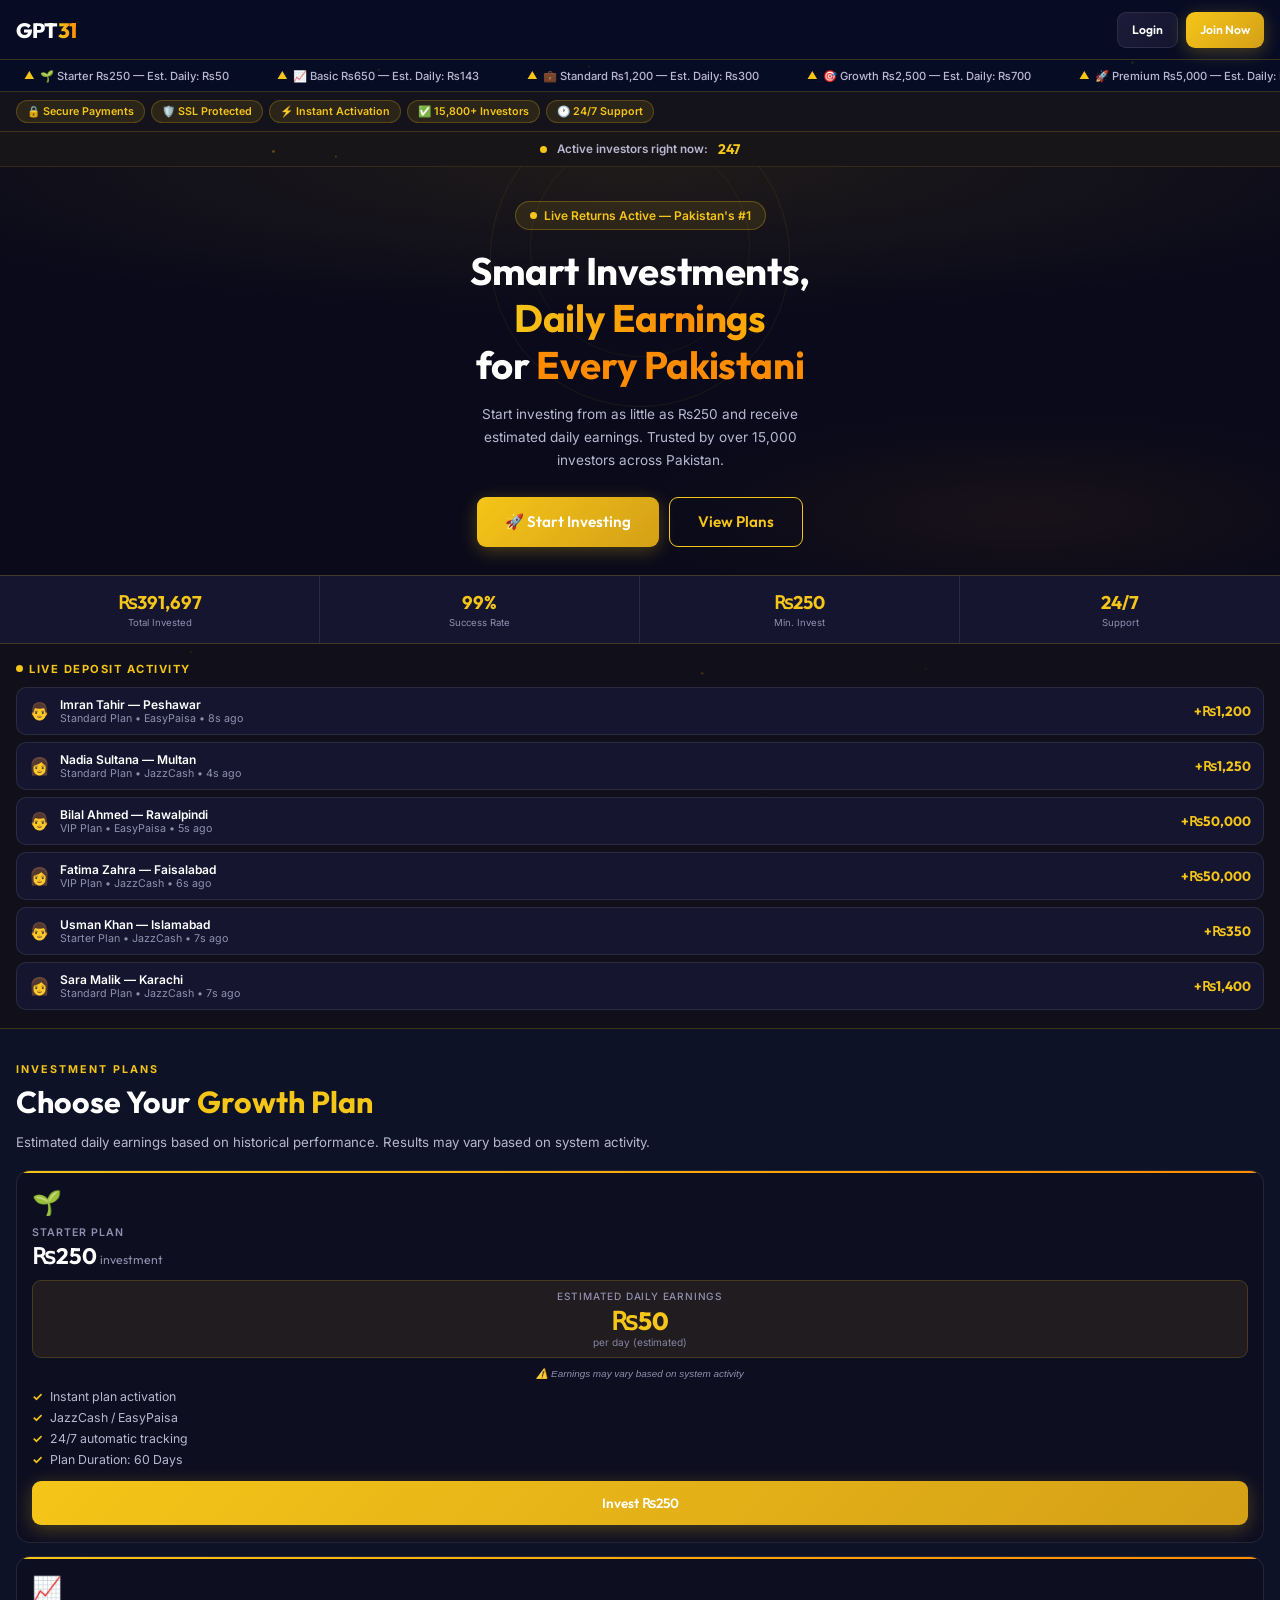
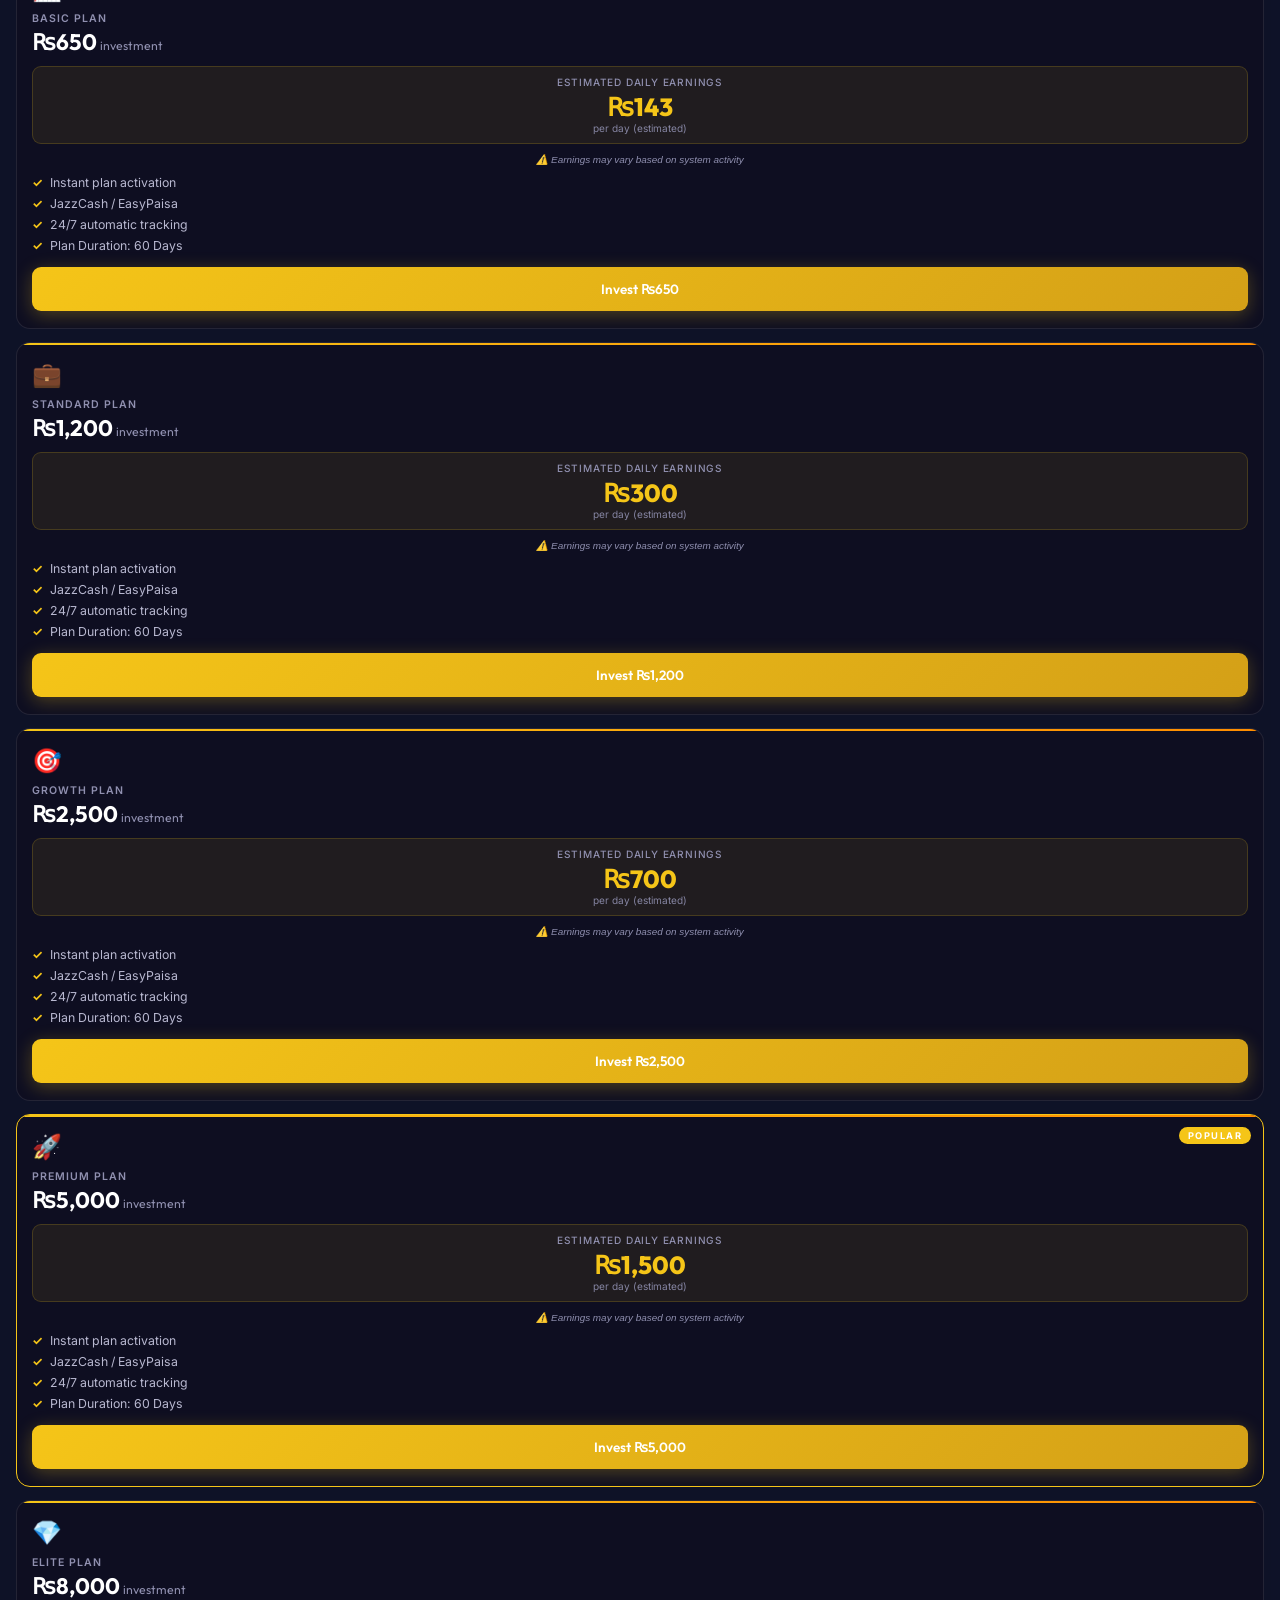
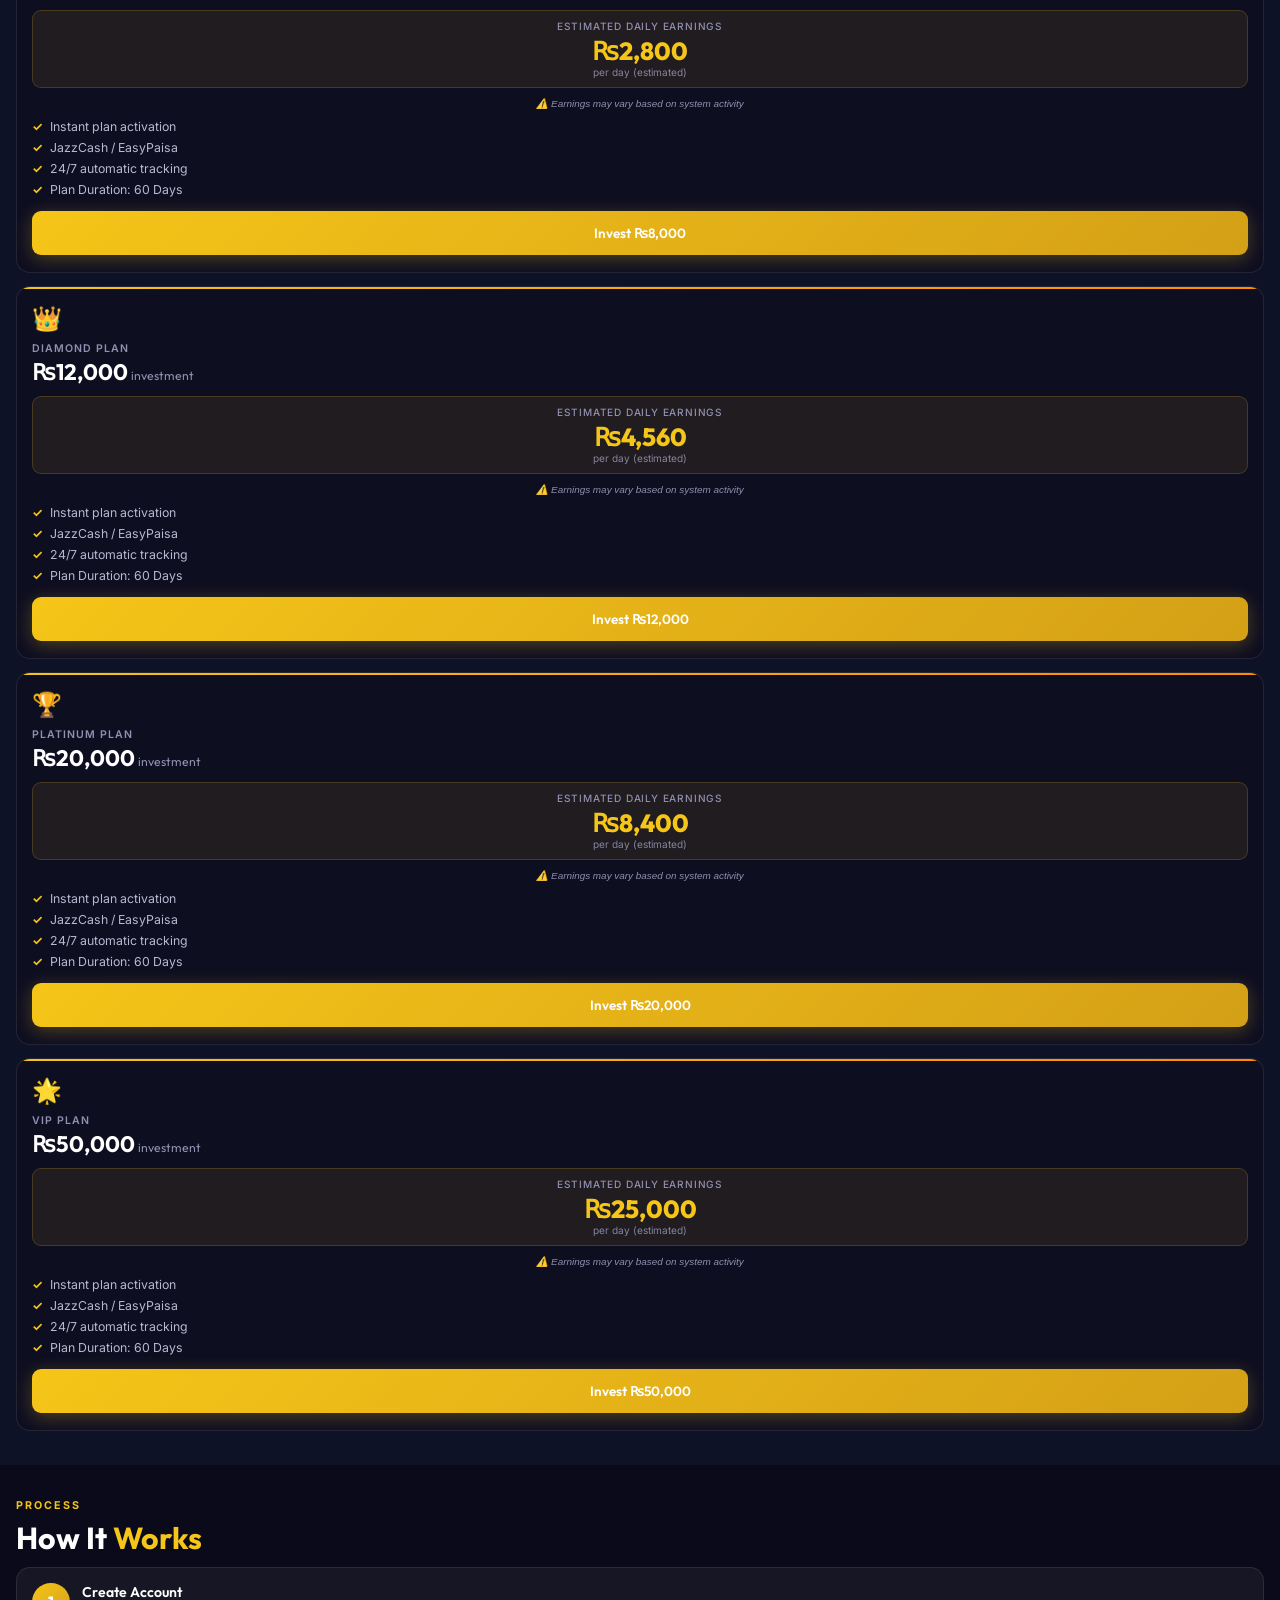
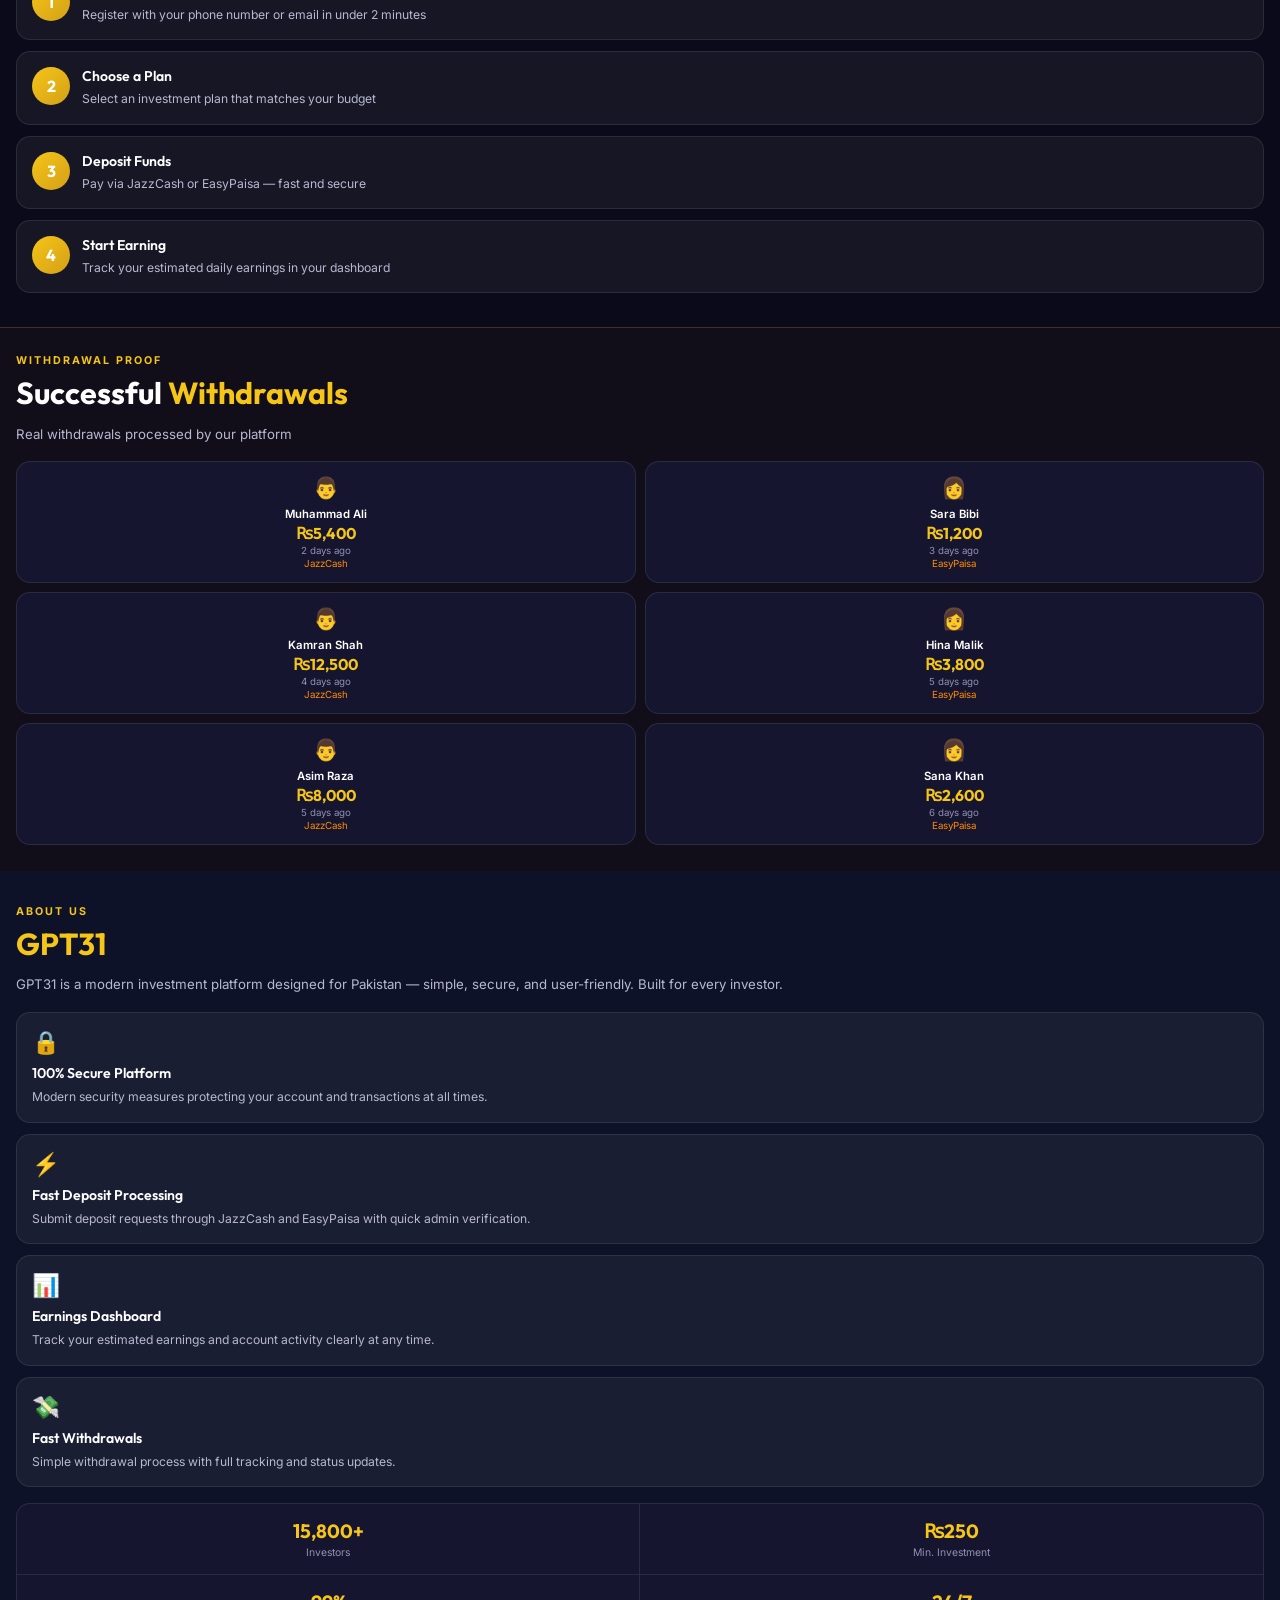
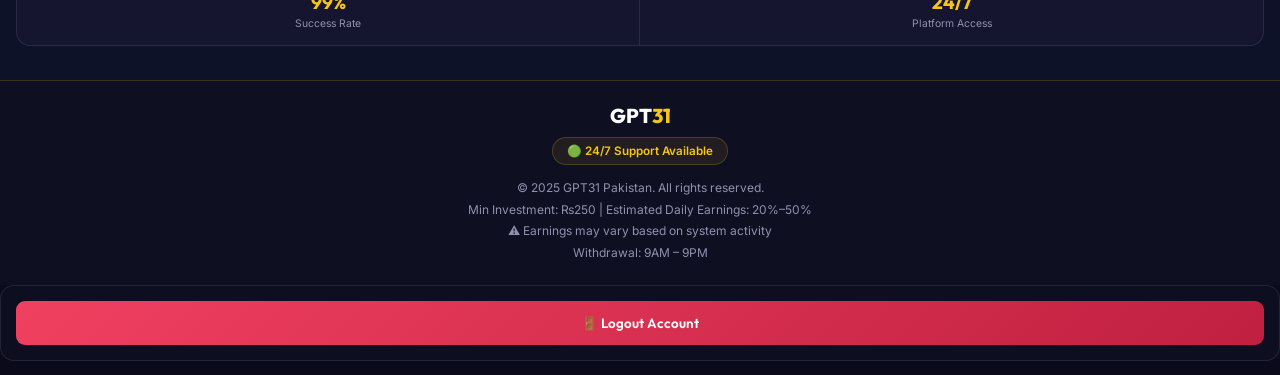
==== commit 60e8677a: "Update index.html" ====
--- a/index.html
+++ b/index.html
@@ -1356,3 +1356,8 @@
 </script>
 </body>
 </html>
+<div class="panel">
+    <button class="btn btn-danger btn-full" onclick="doLogout()">
+        🚪 Logout Account
+    </button>
+</div>
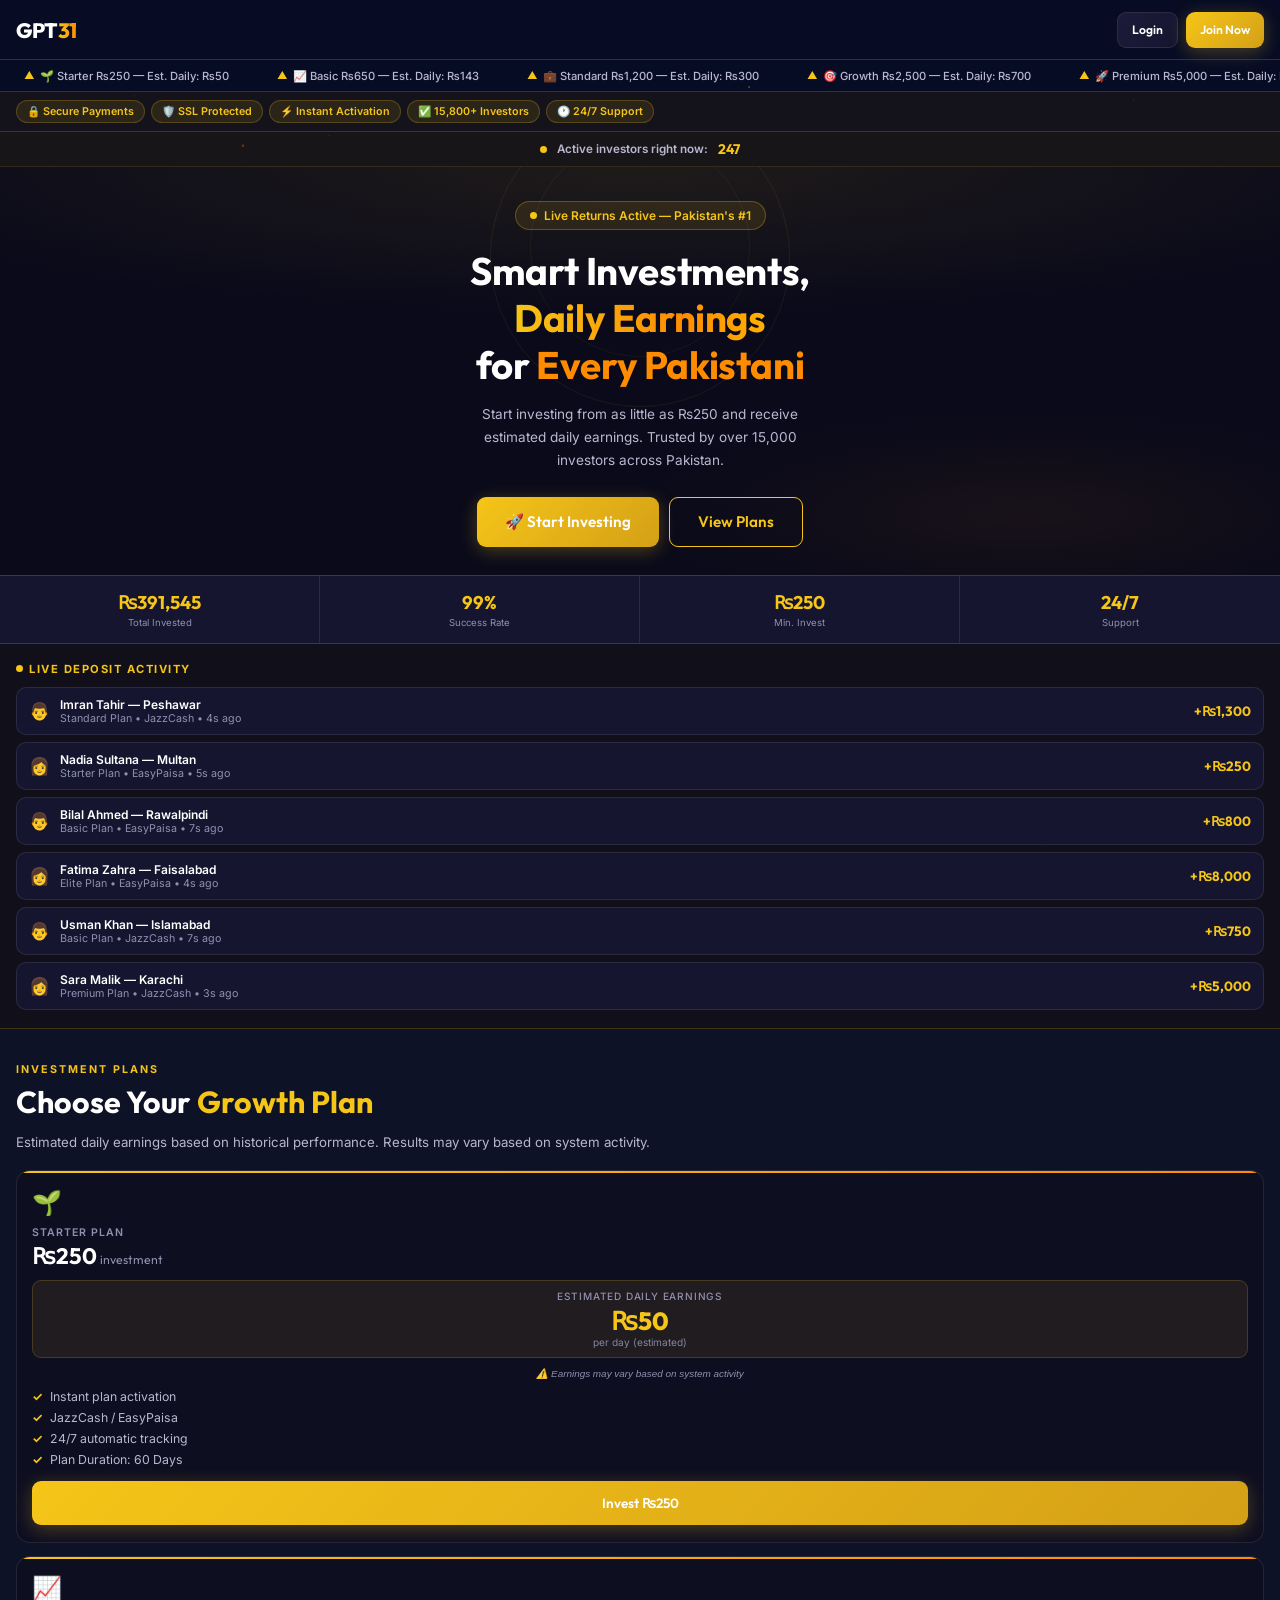
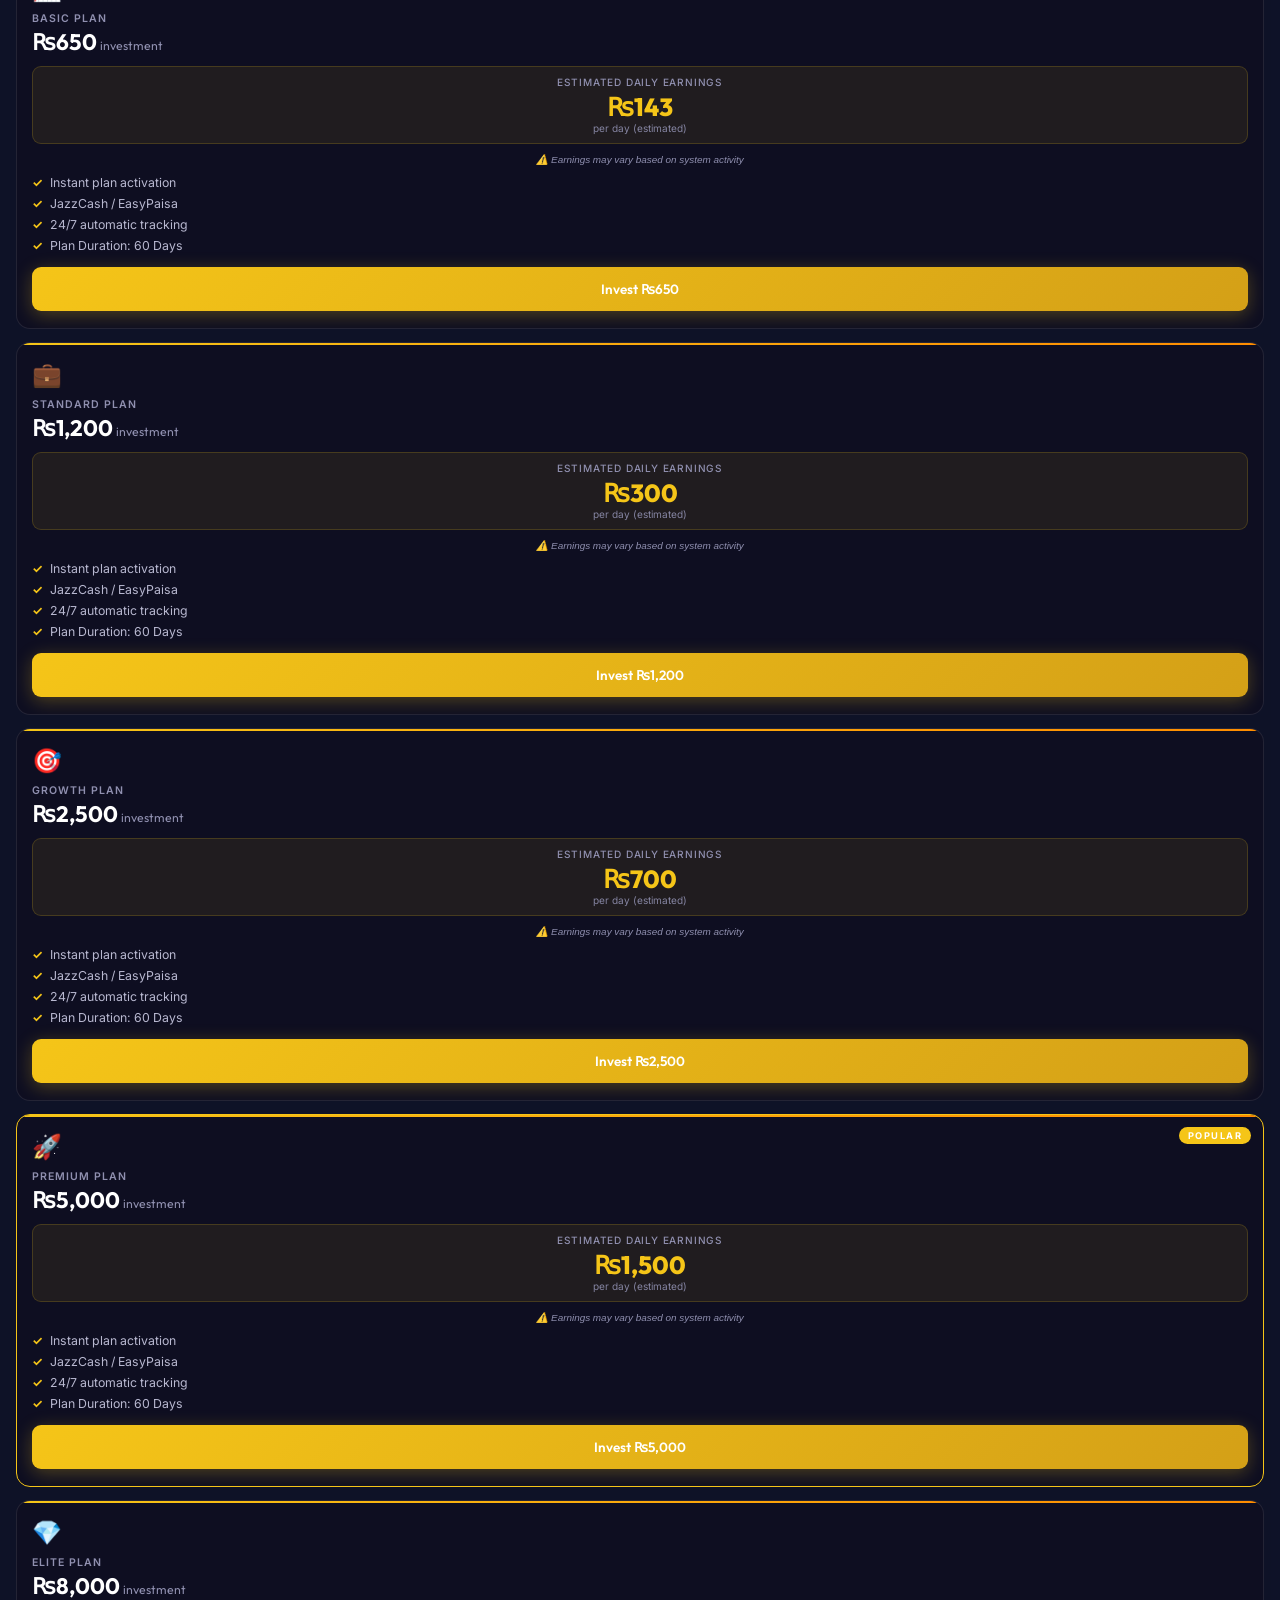
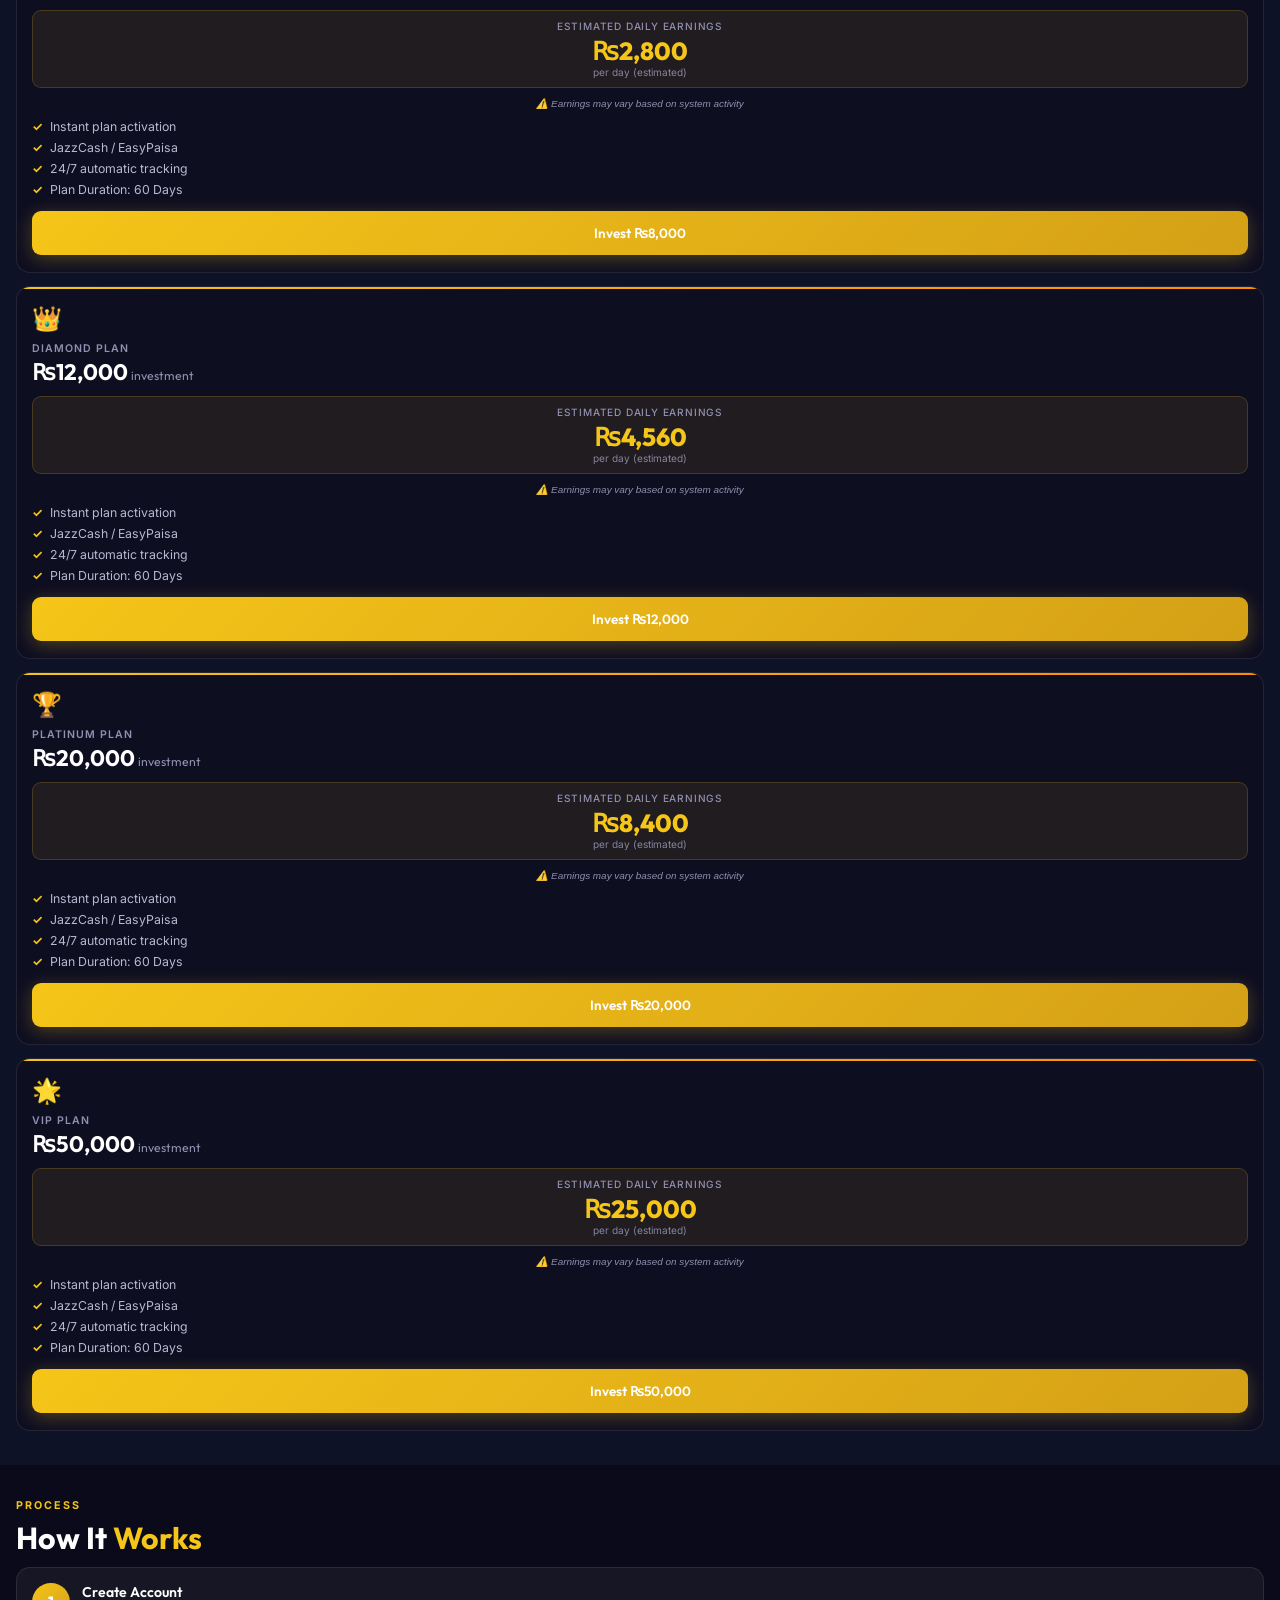
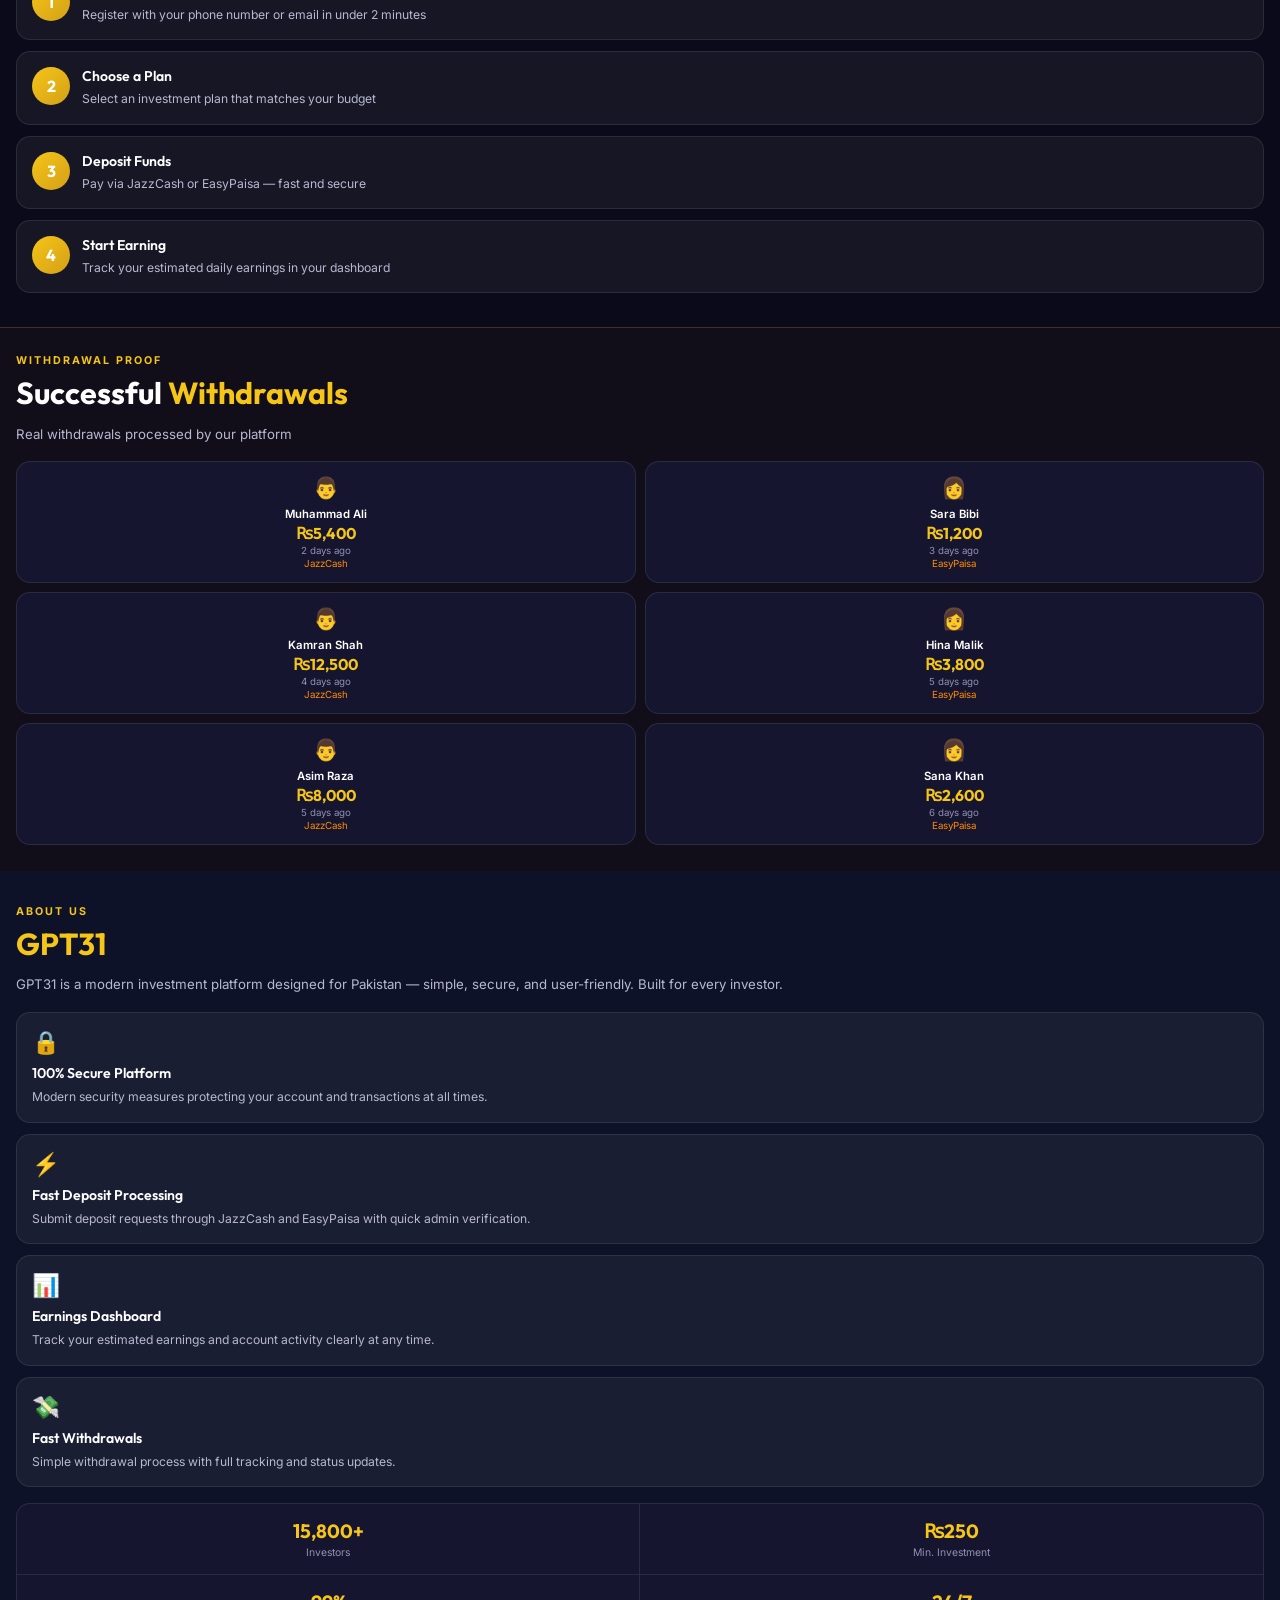
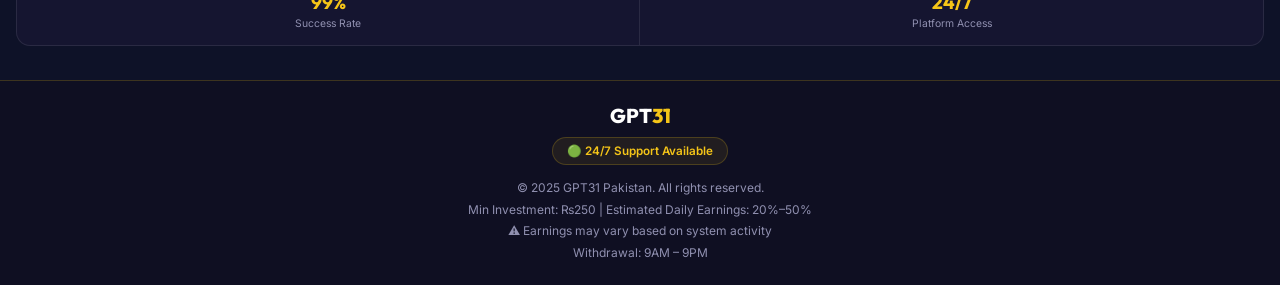
==== commit ec868443: "Update index.html" ====
--- a/index.html
+++ b/index.html
@@ -1356,8 +1356,4 @@
 </script>
 </body>
 </html>
-<div class="panel">
-    <button class="btn btn-danger btn-full" onclick="doLogout()">
-        🚪 Logout Account
-    </button>
-</div>
+ 
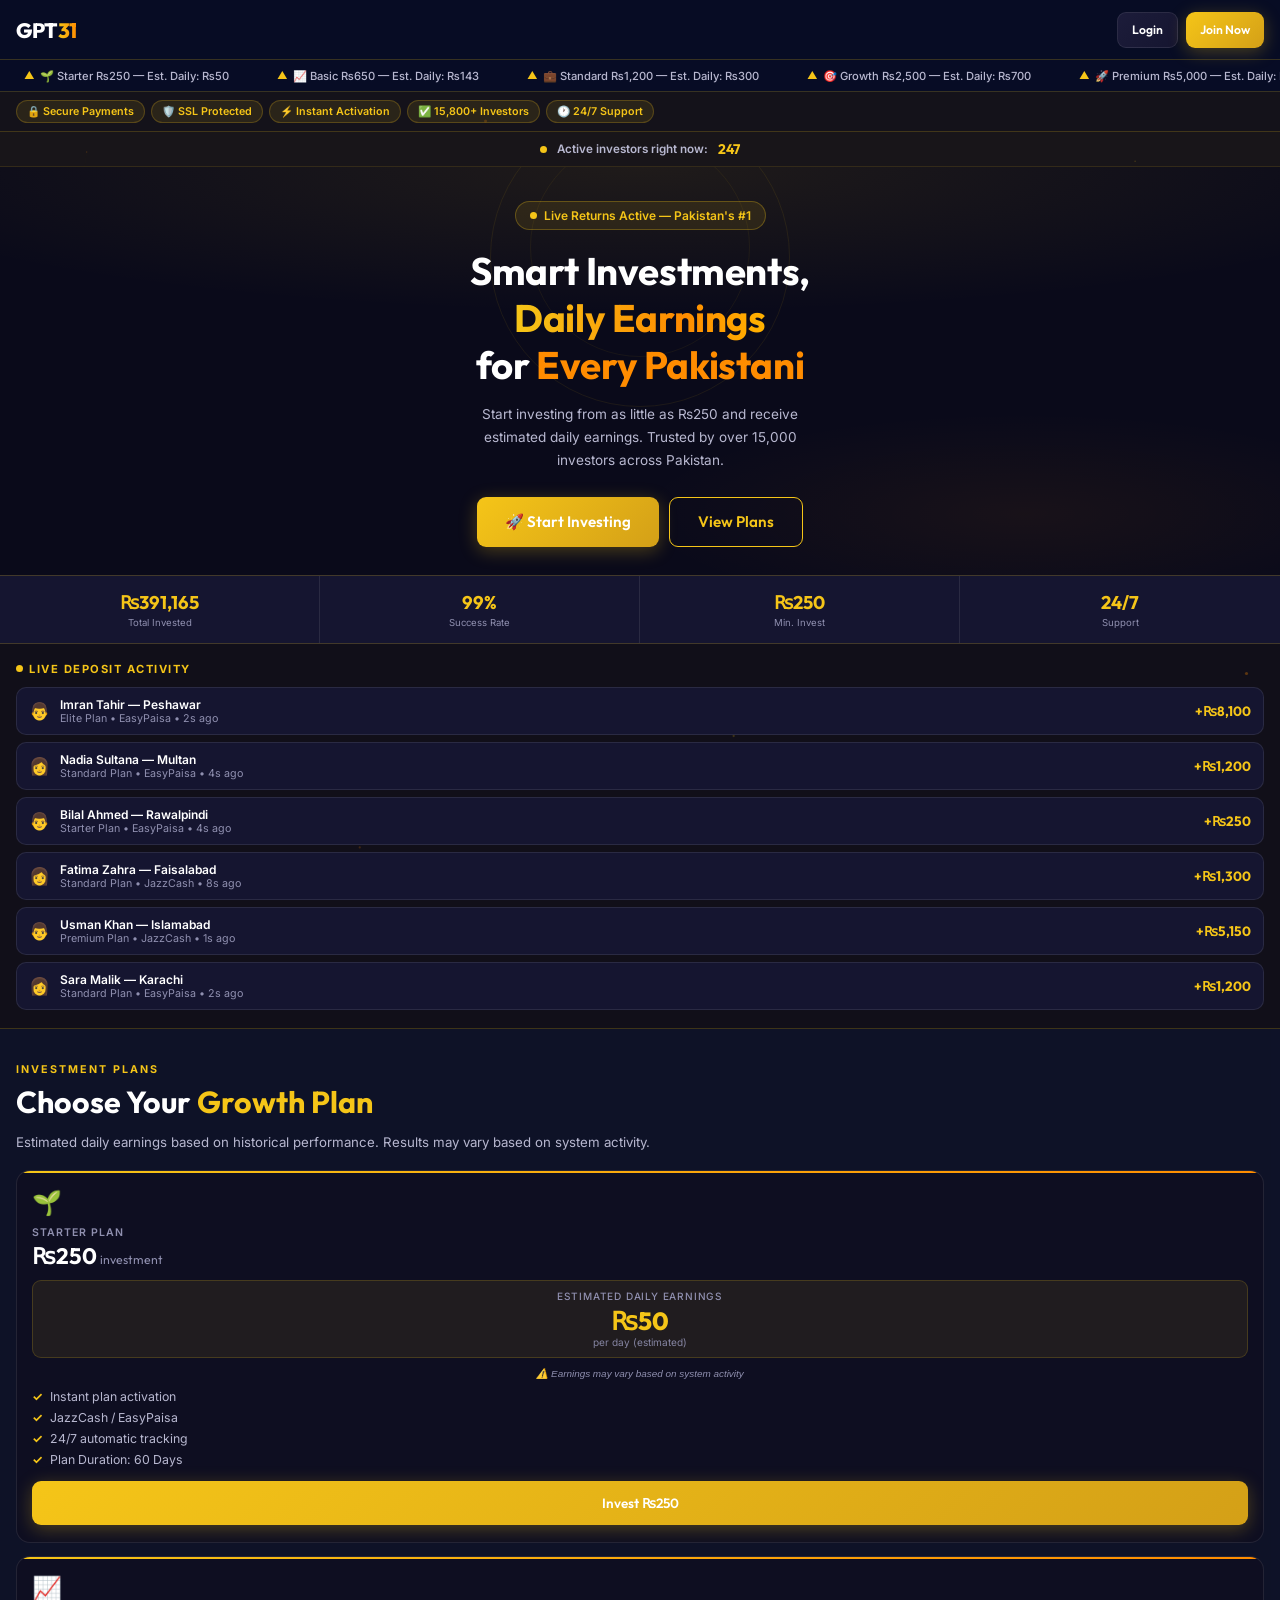
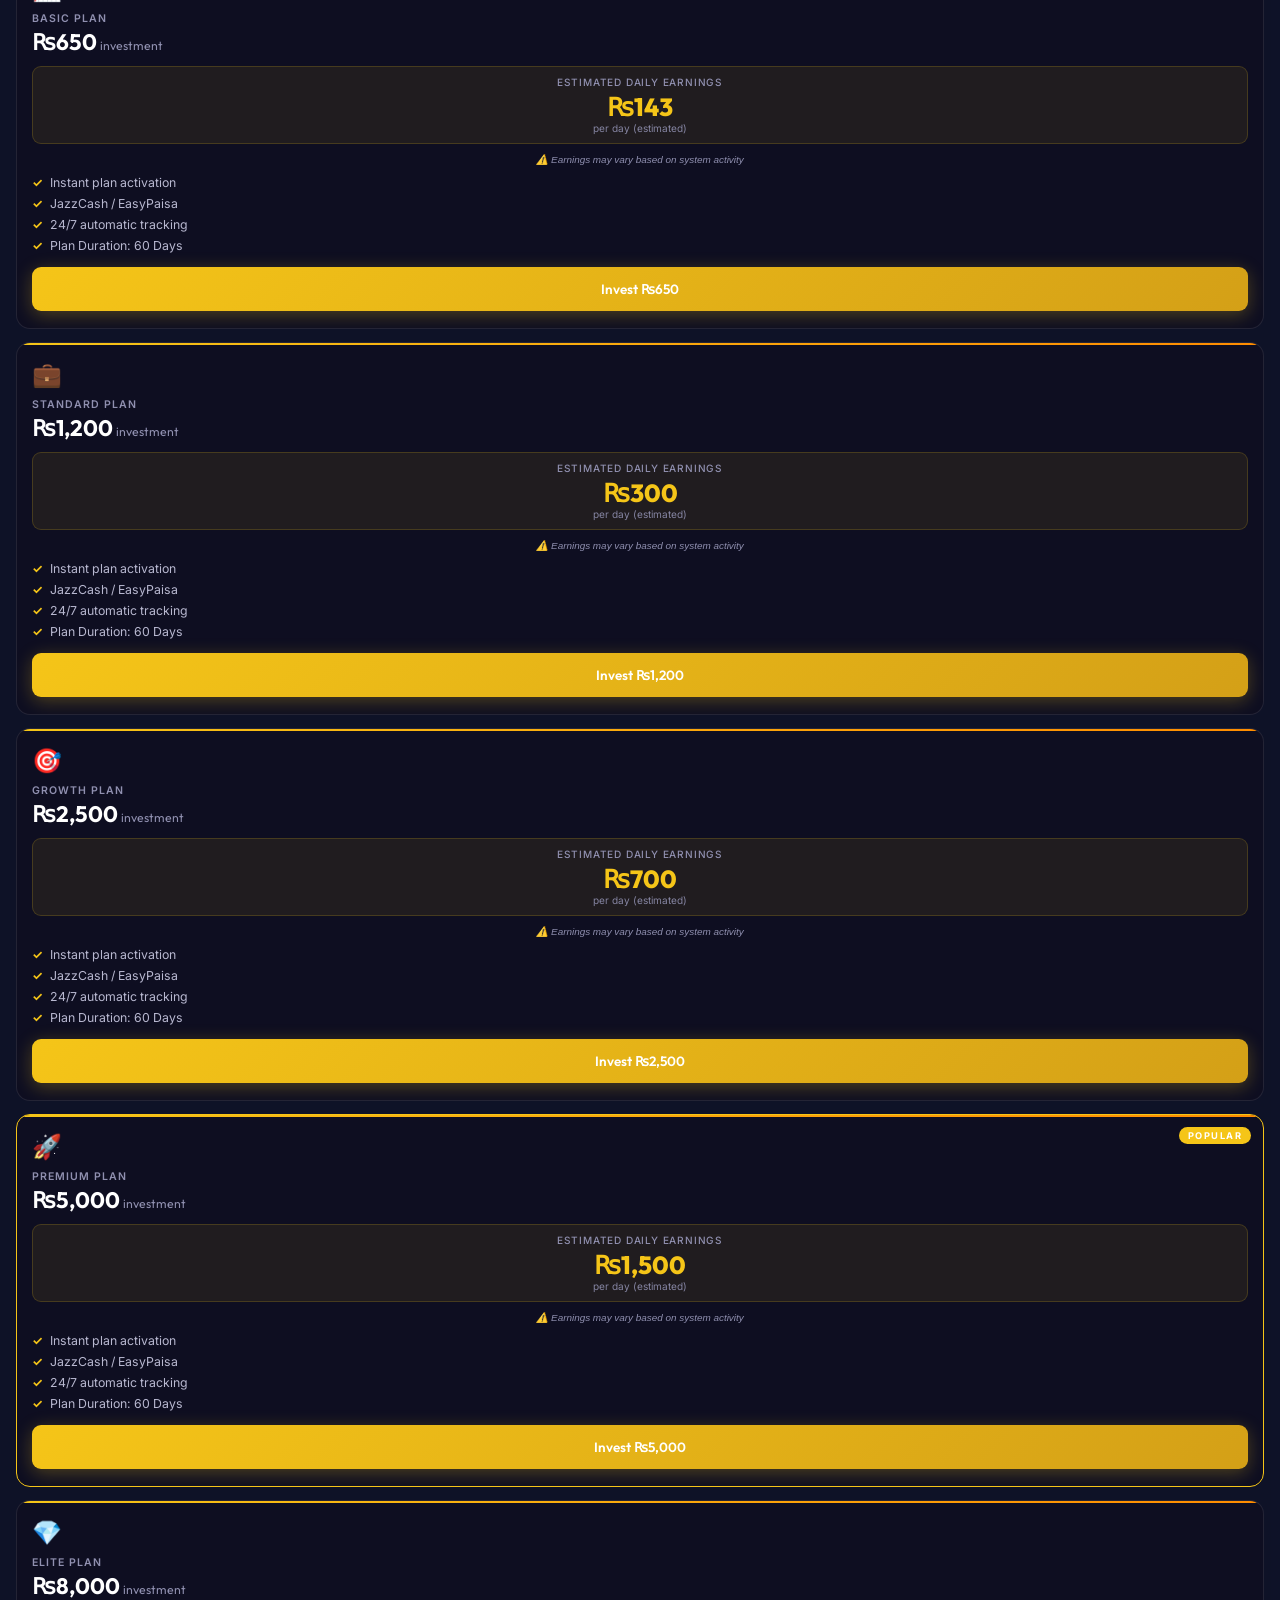
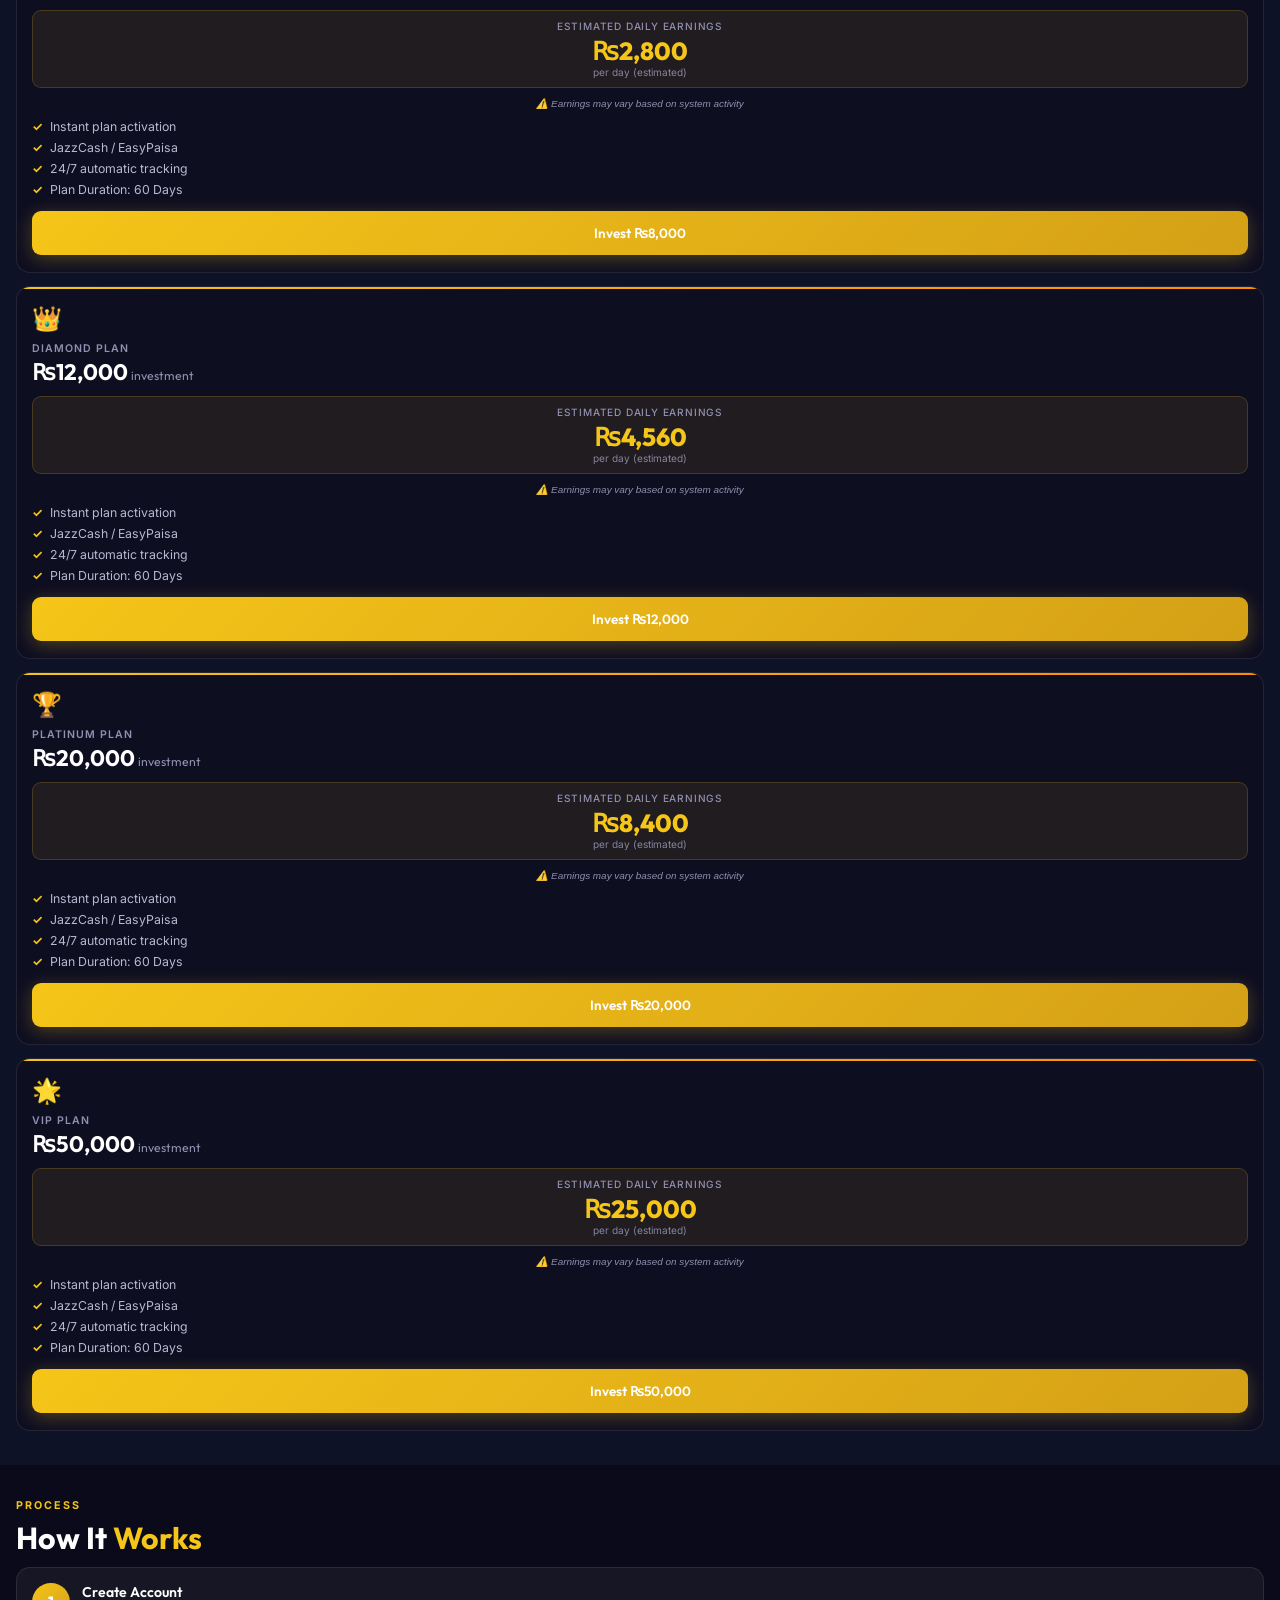
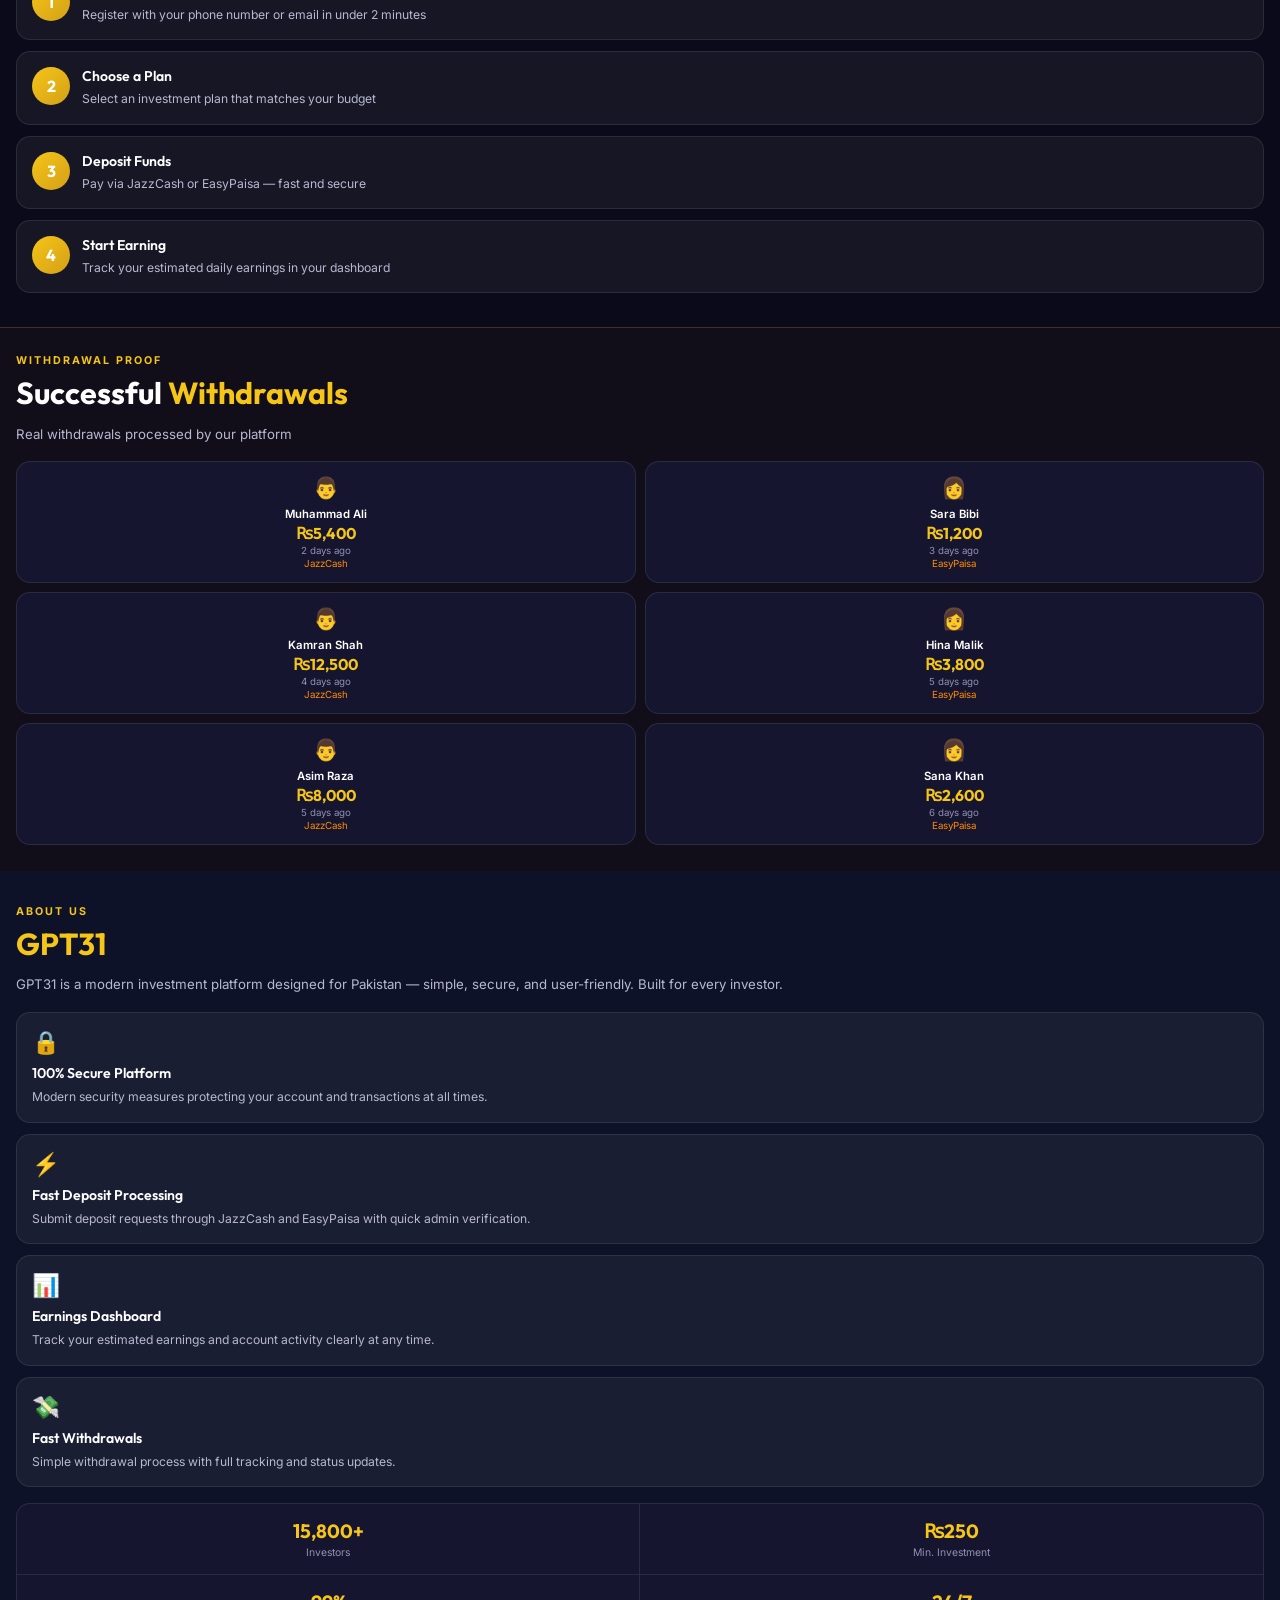
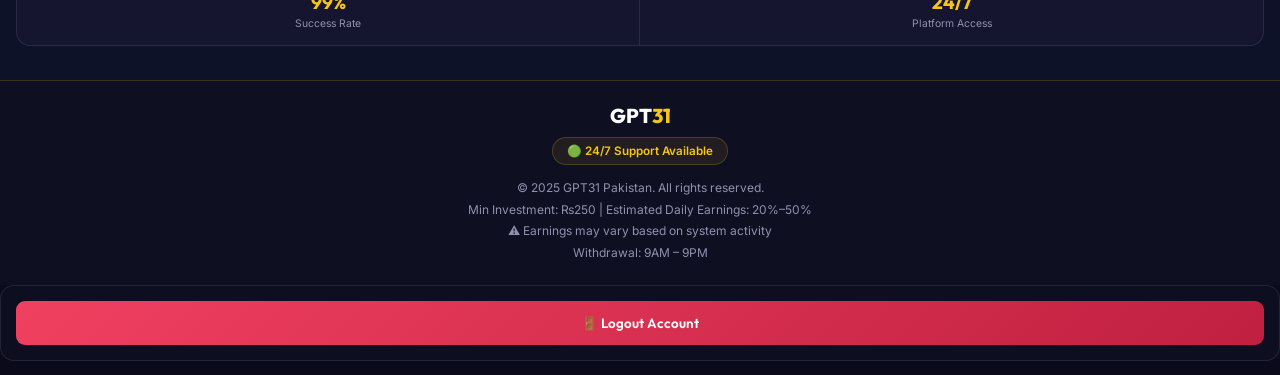
==== commit d18e7681: "Add logout button to index.html" ====
--- a/index.html
+++ b/index.html
@@ -1356,4 +1356,8 @@
 </script>
 </body>
 </html>
- 
+ <div class="panel">
+    <button class="btn btn-danger btn-full" onclick="doLogout()">
+        🚪 Logout Account
+    </button>
+</div>
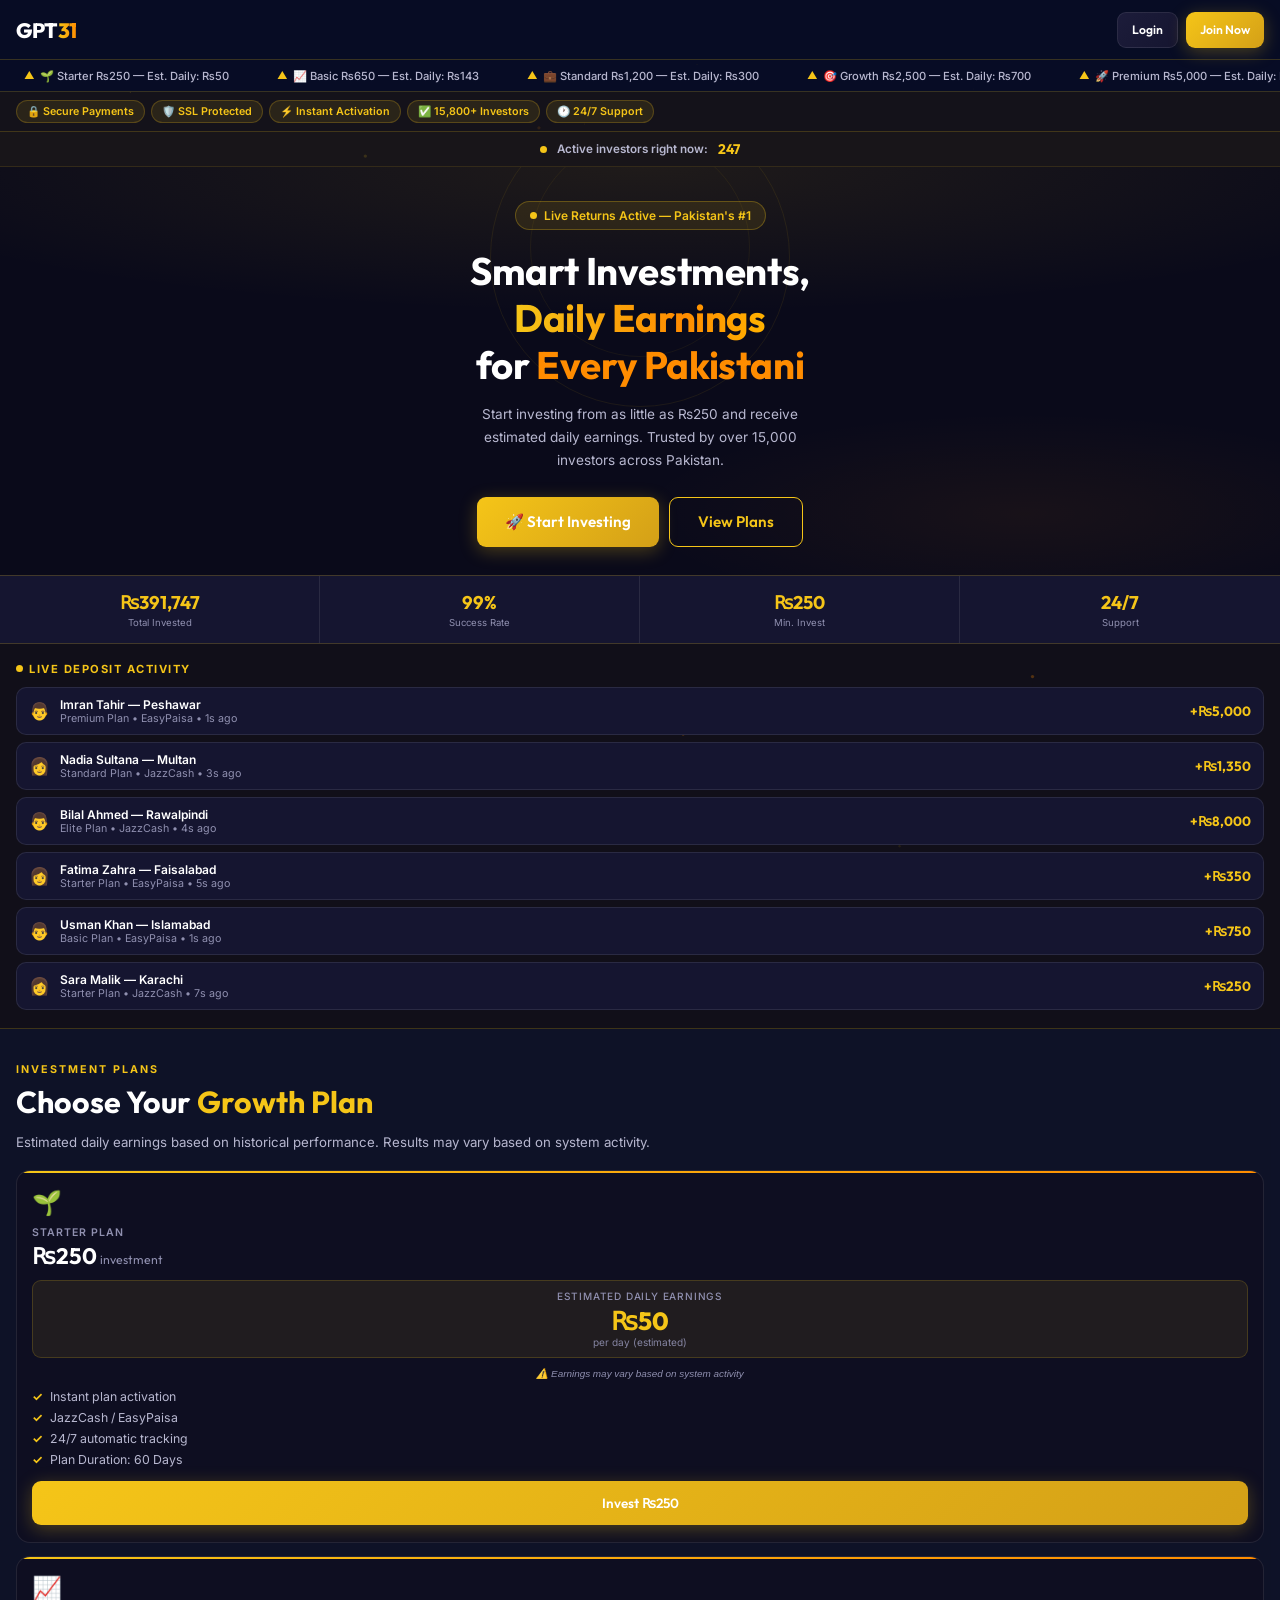
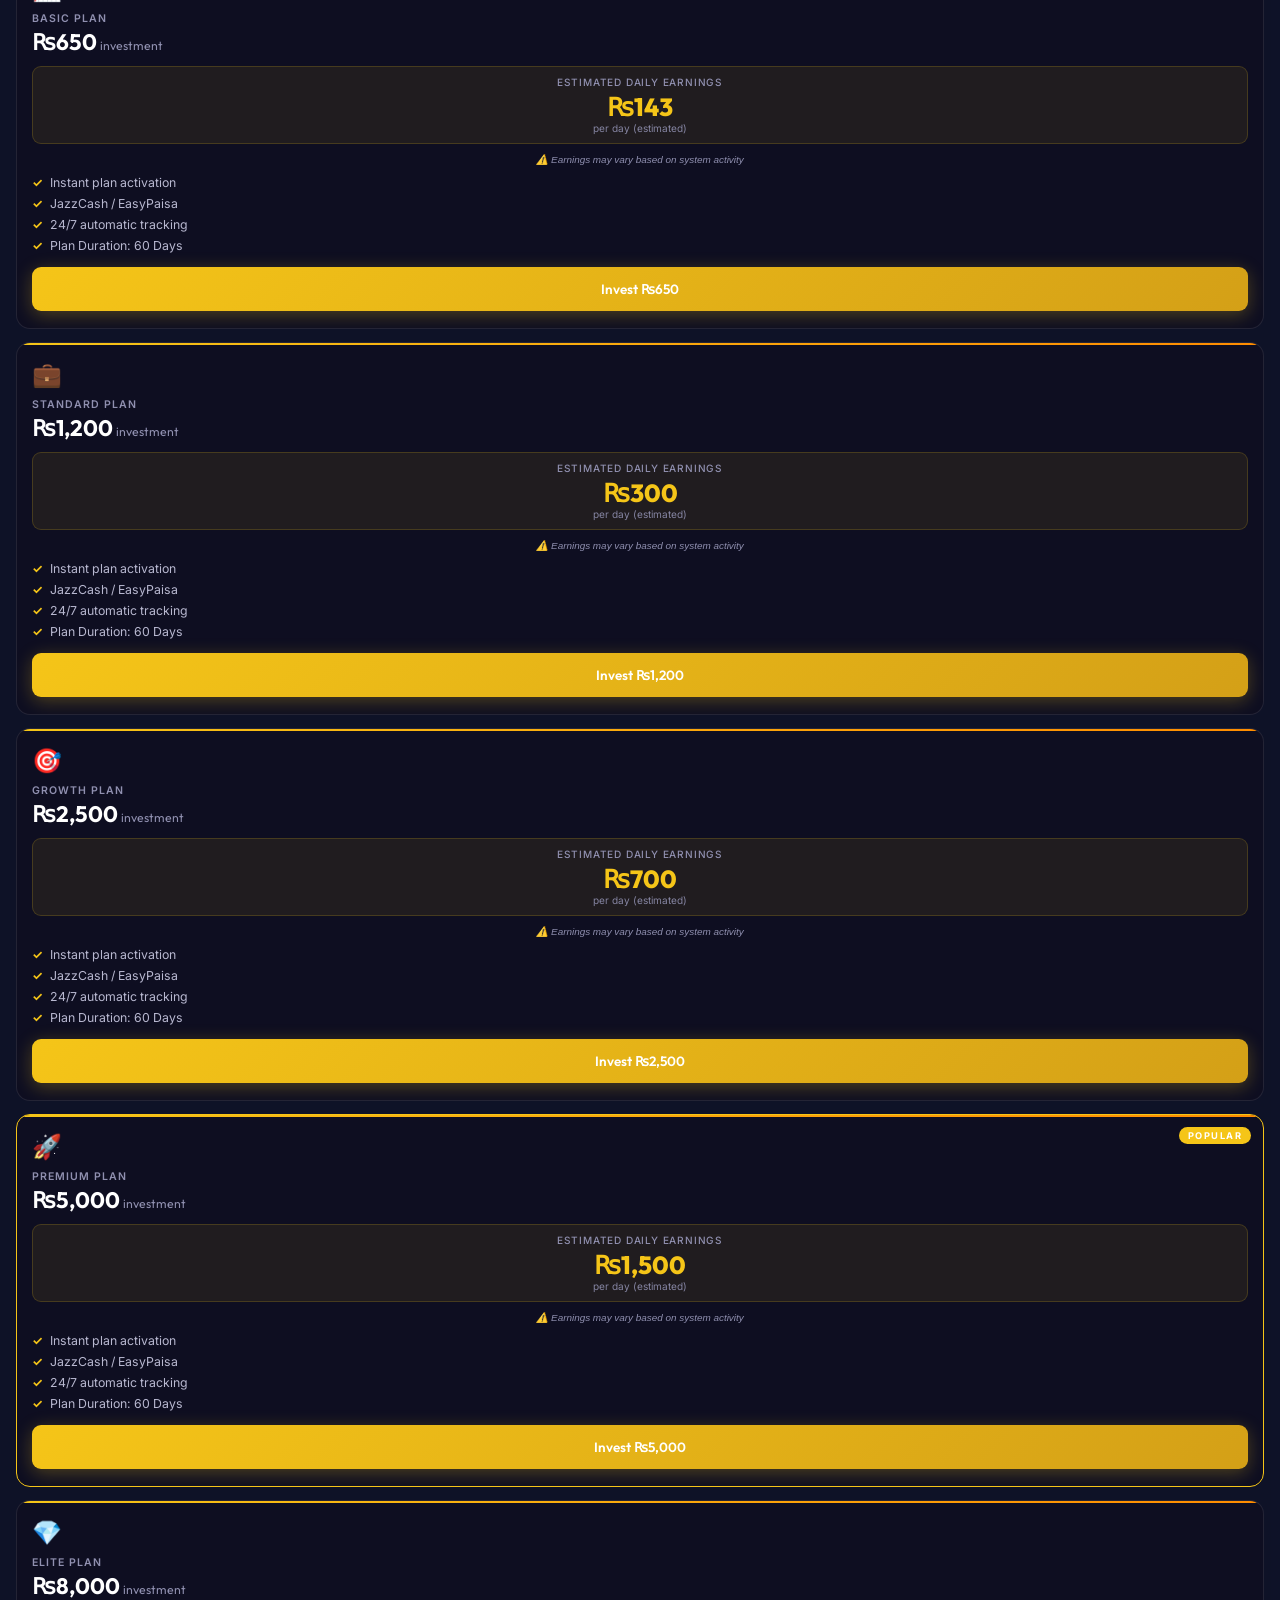
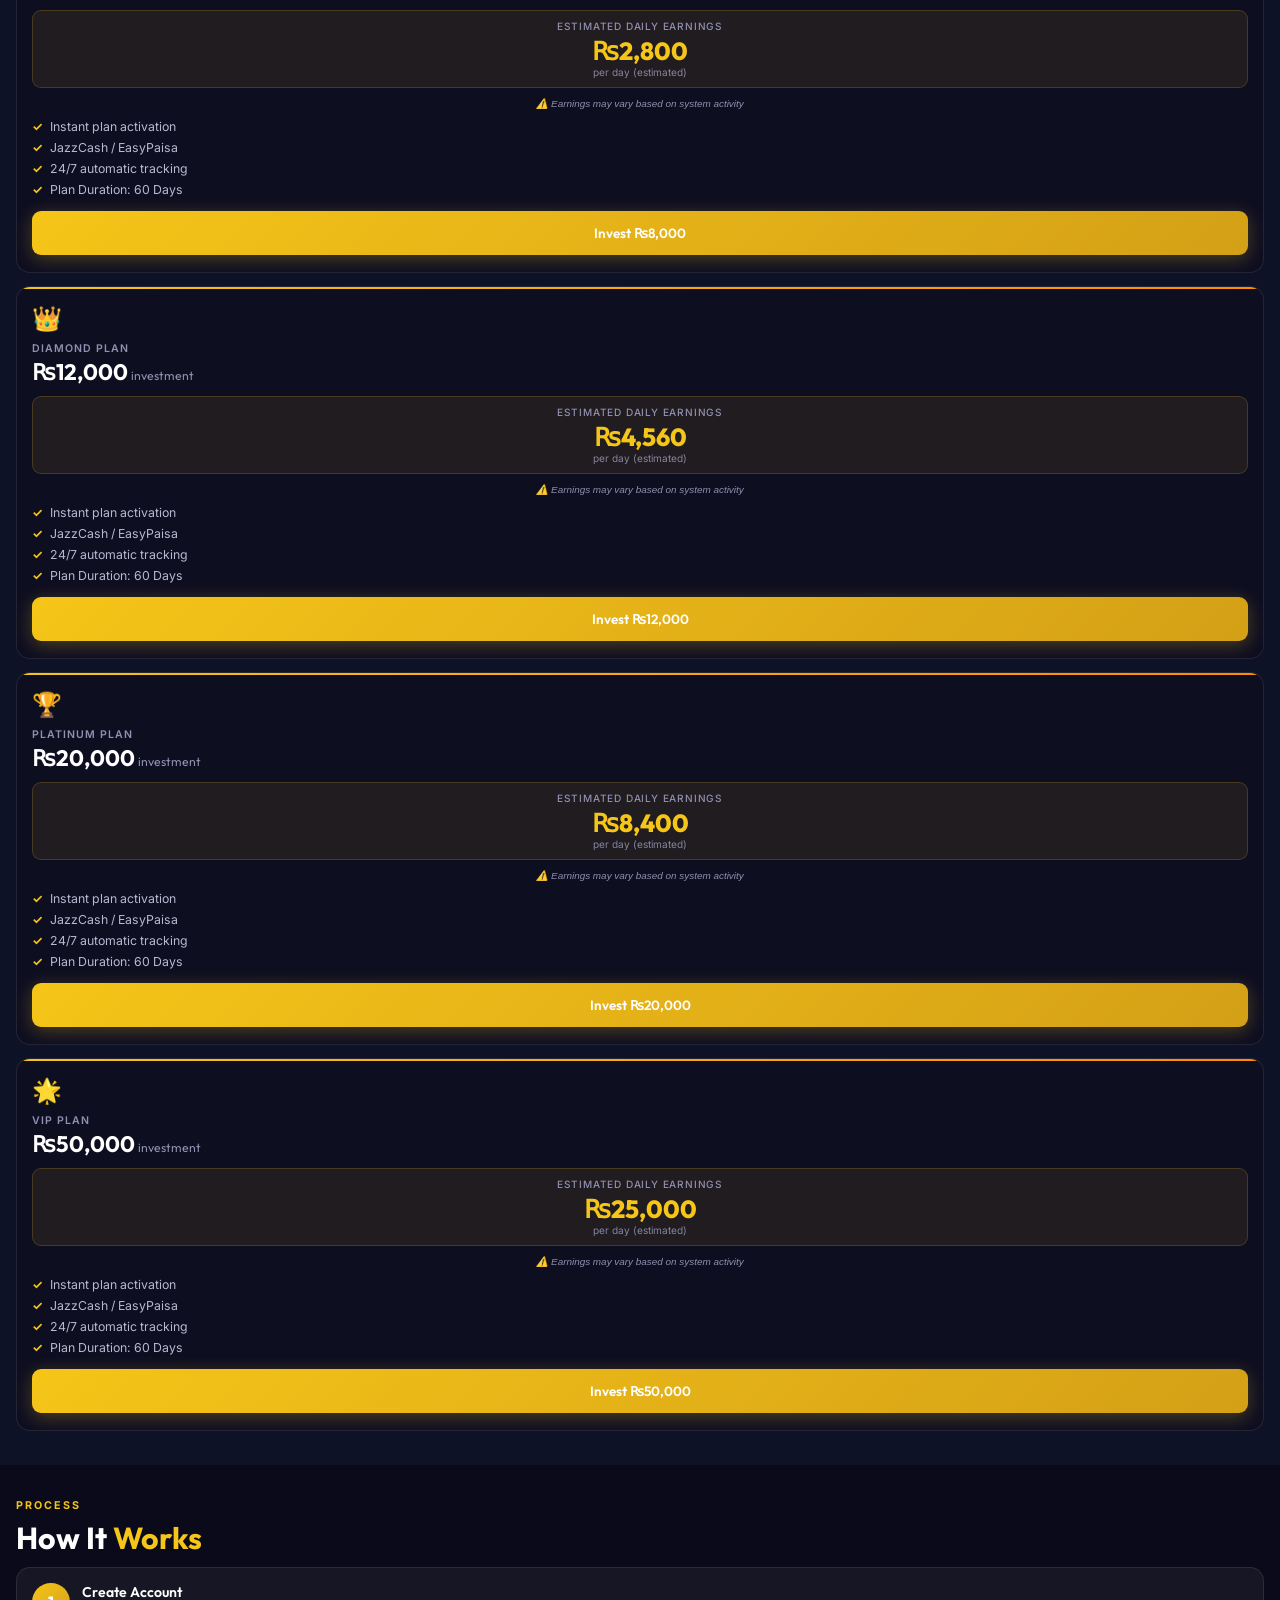
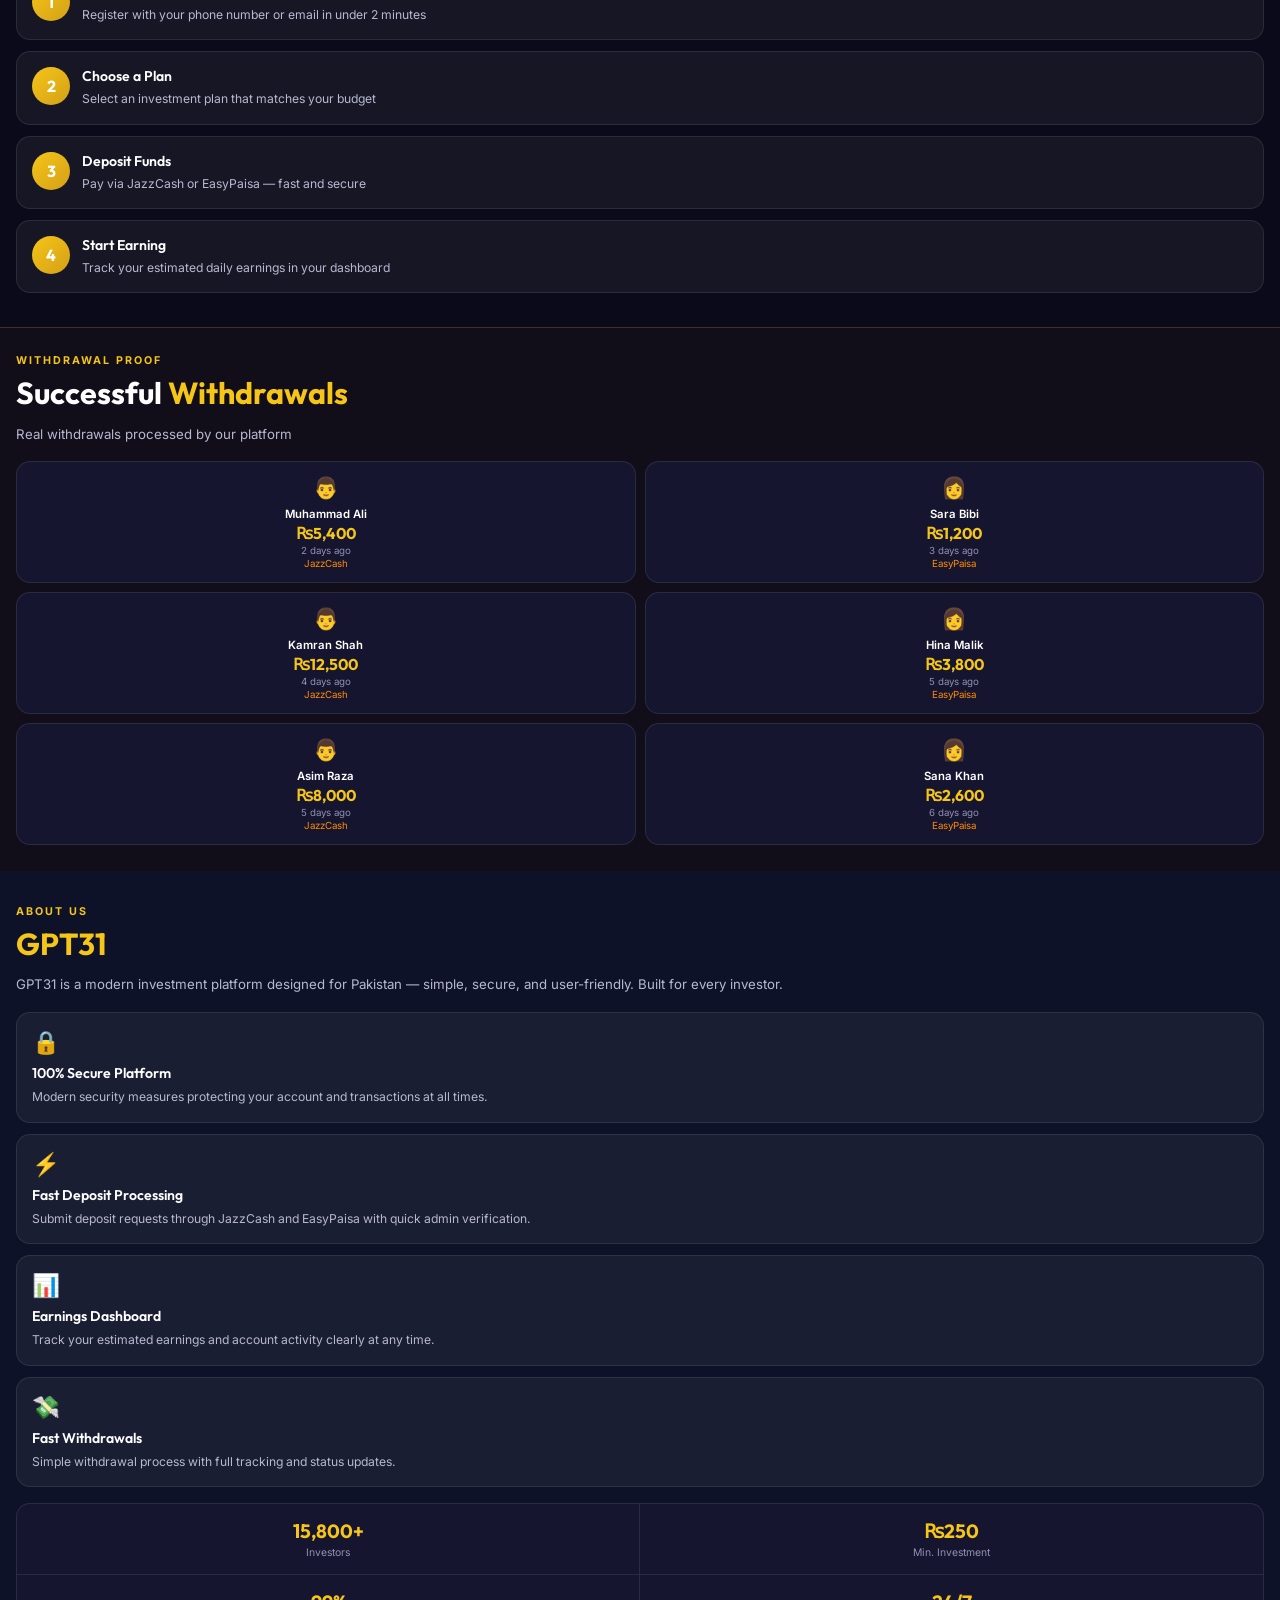
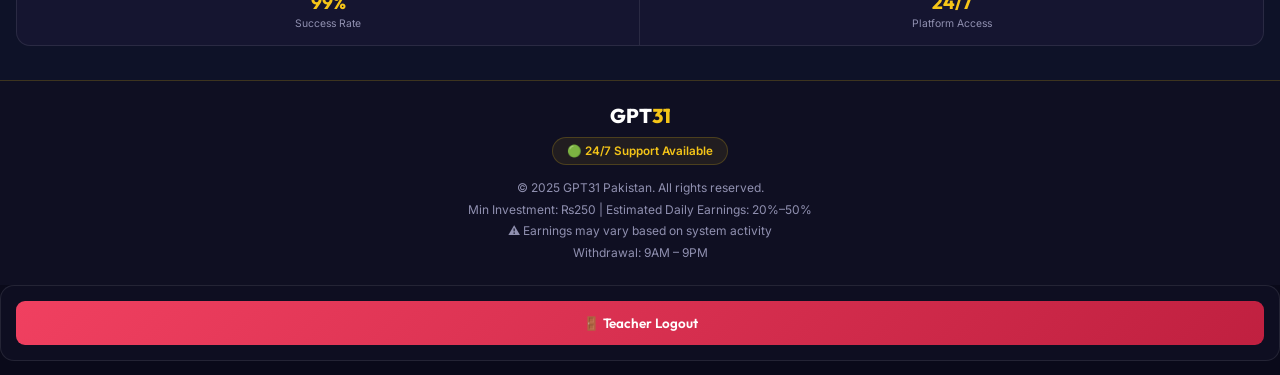
==== commit e54d192b: "Change logout button text to 'Teacher Logout'" ====
--- a/index.html
+++ b/index.html
@@ -1356,8 +1356,9 @@
 </script>
 </body>
 </html>
- <div class="panel">
+ <!-- Profile Section End -->
+<div class="panel">
     <button class="btn btn-danger btn-full" onclick="doLogout()">
-        🚪 Logout Account
+        🚪 Teacher Logout
     </button>
 </div>
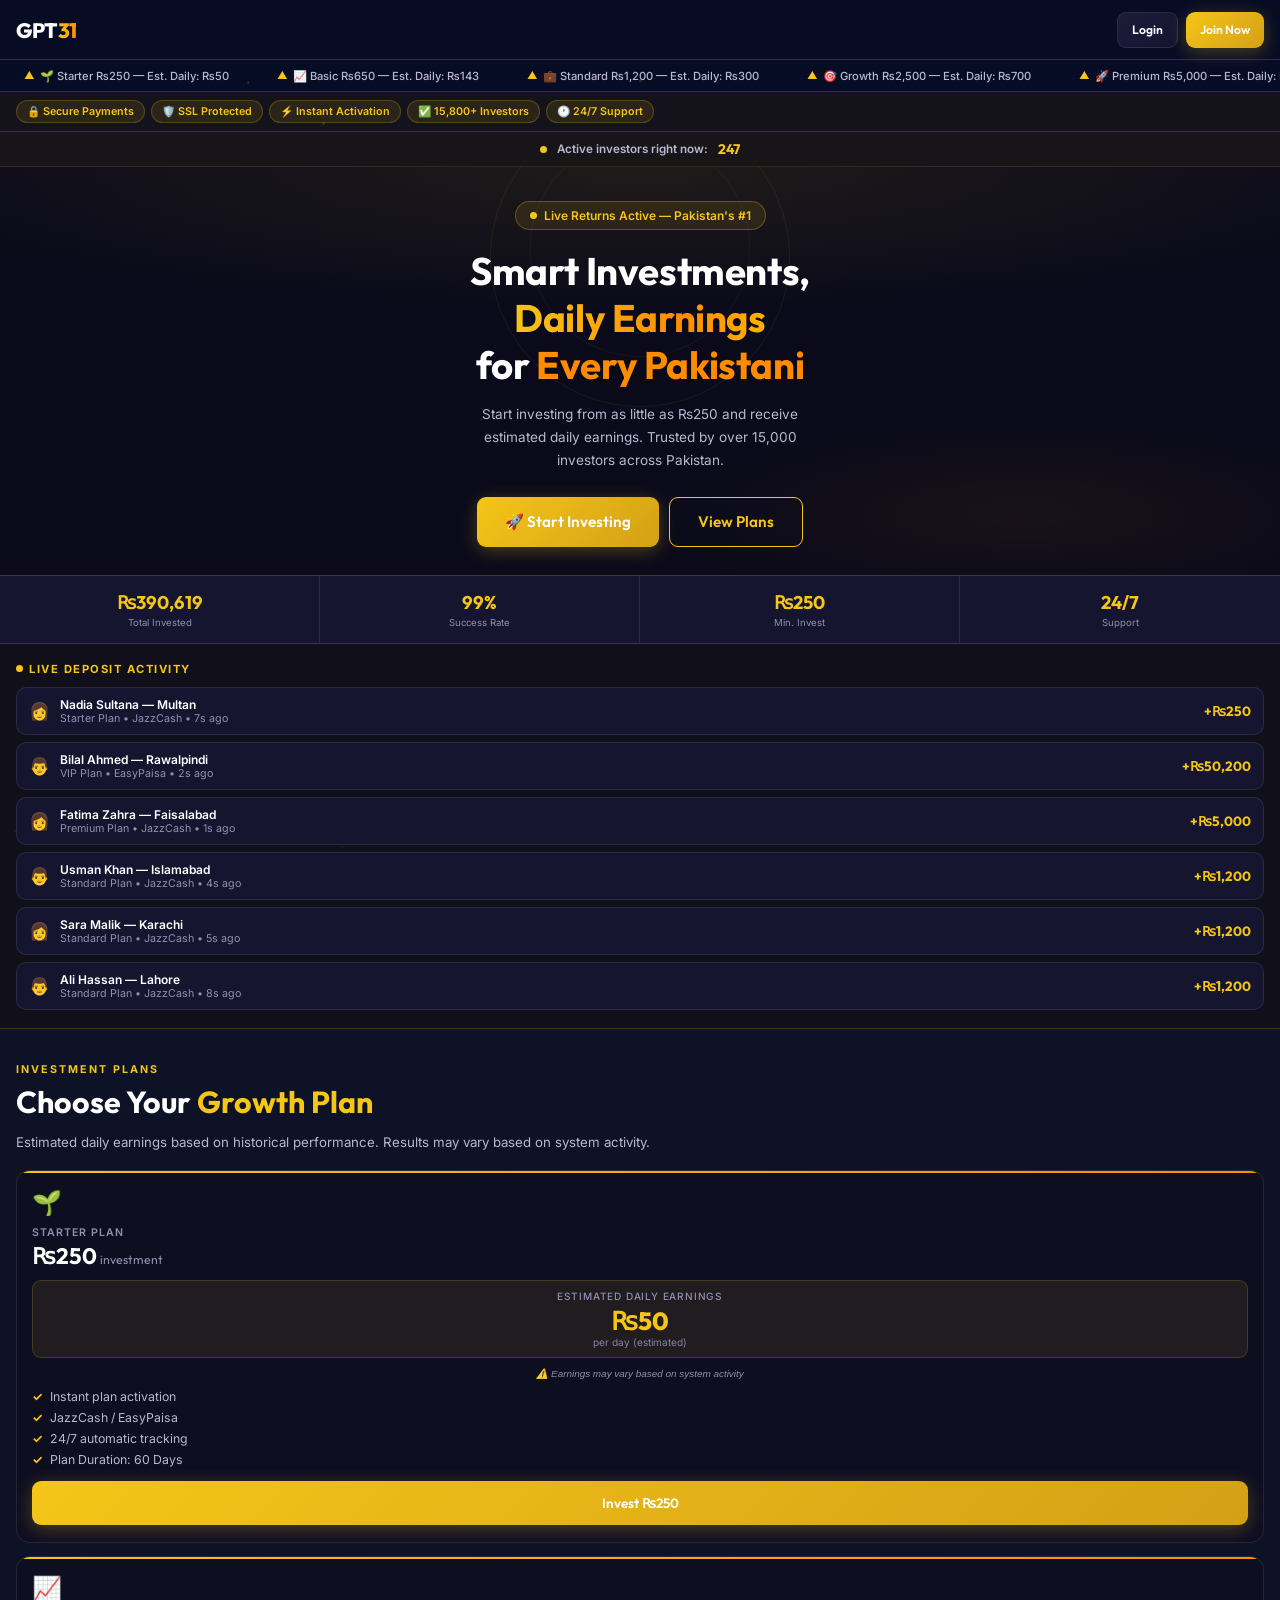
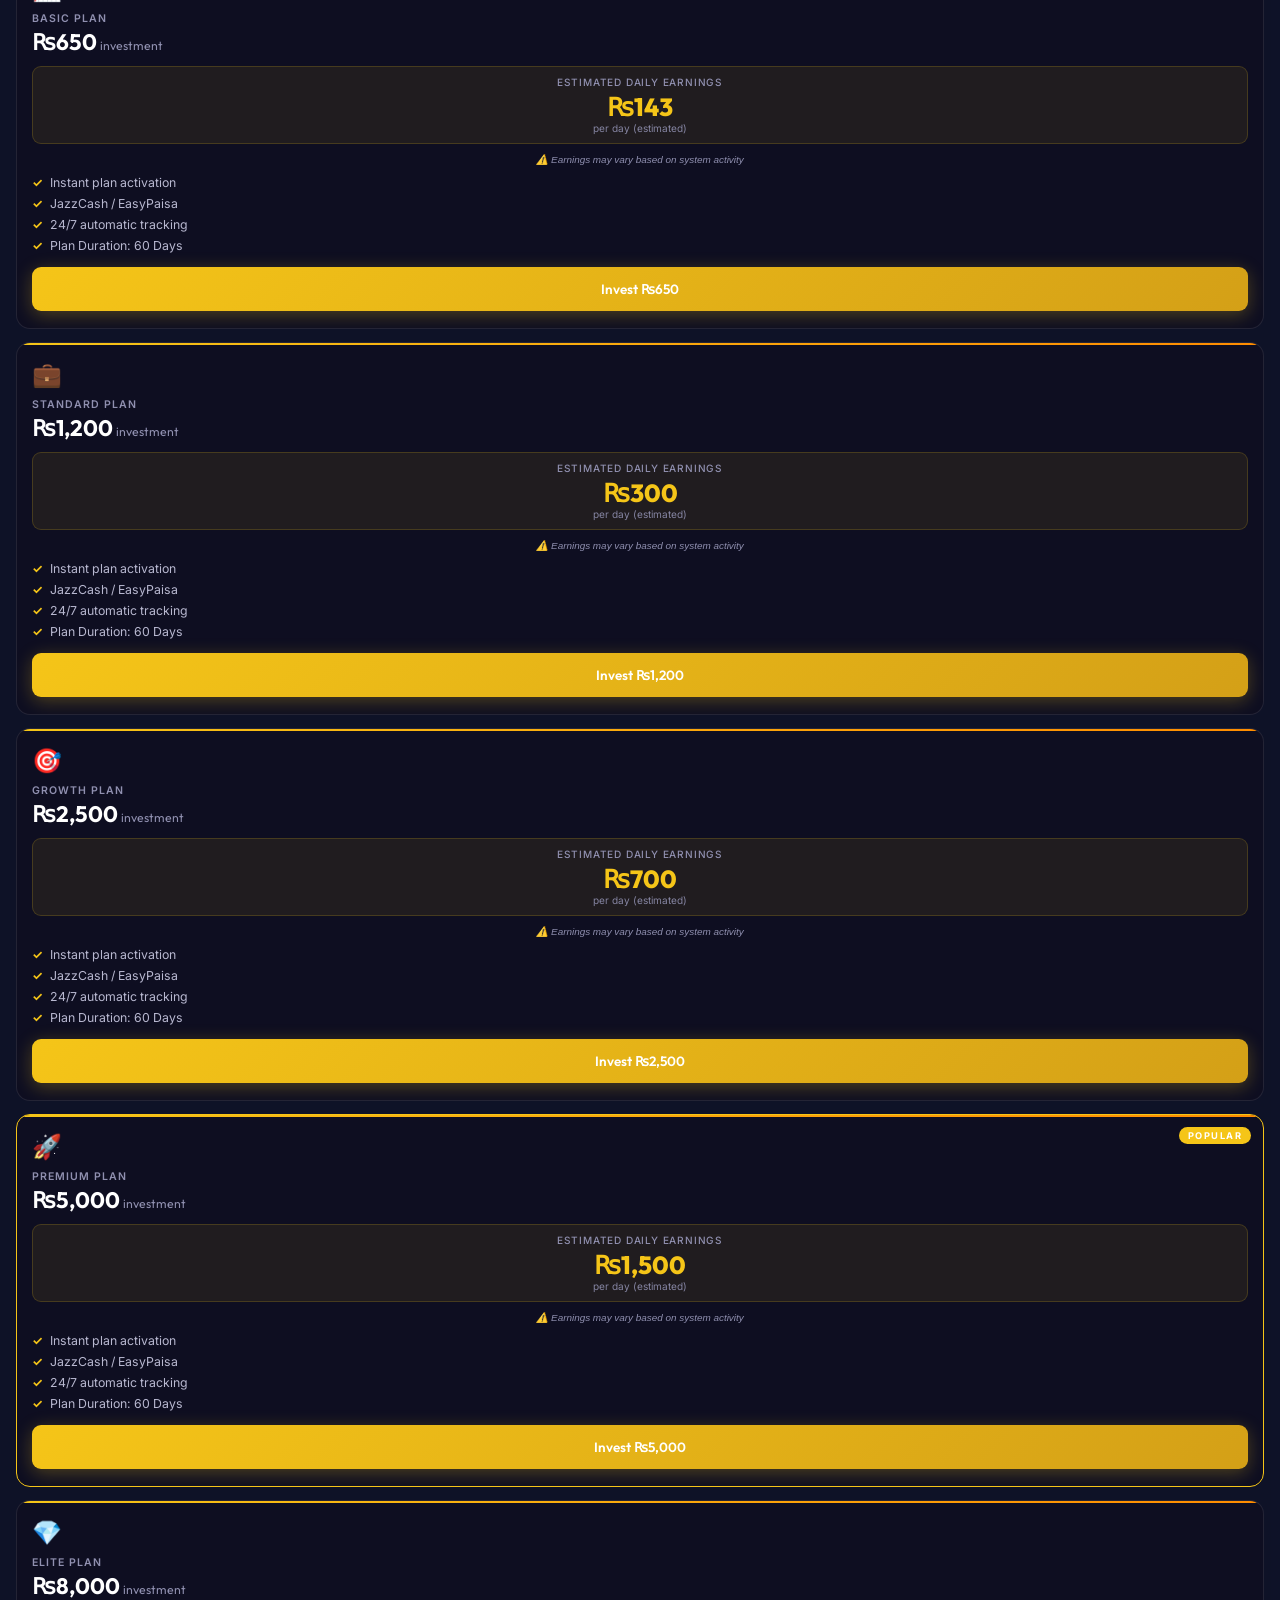
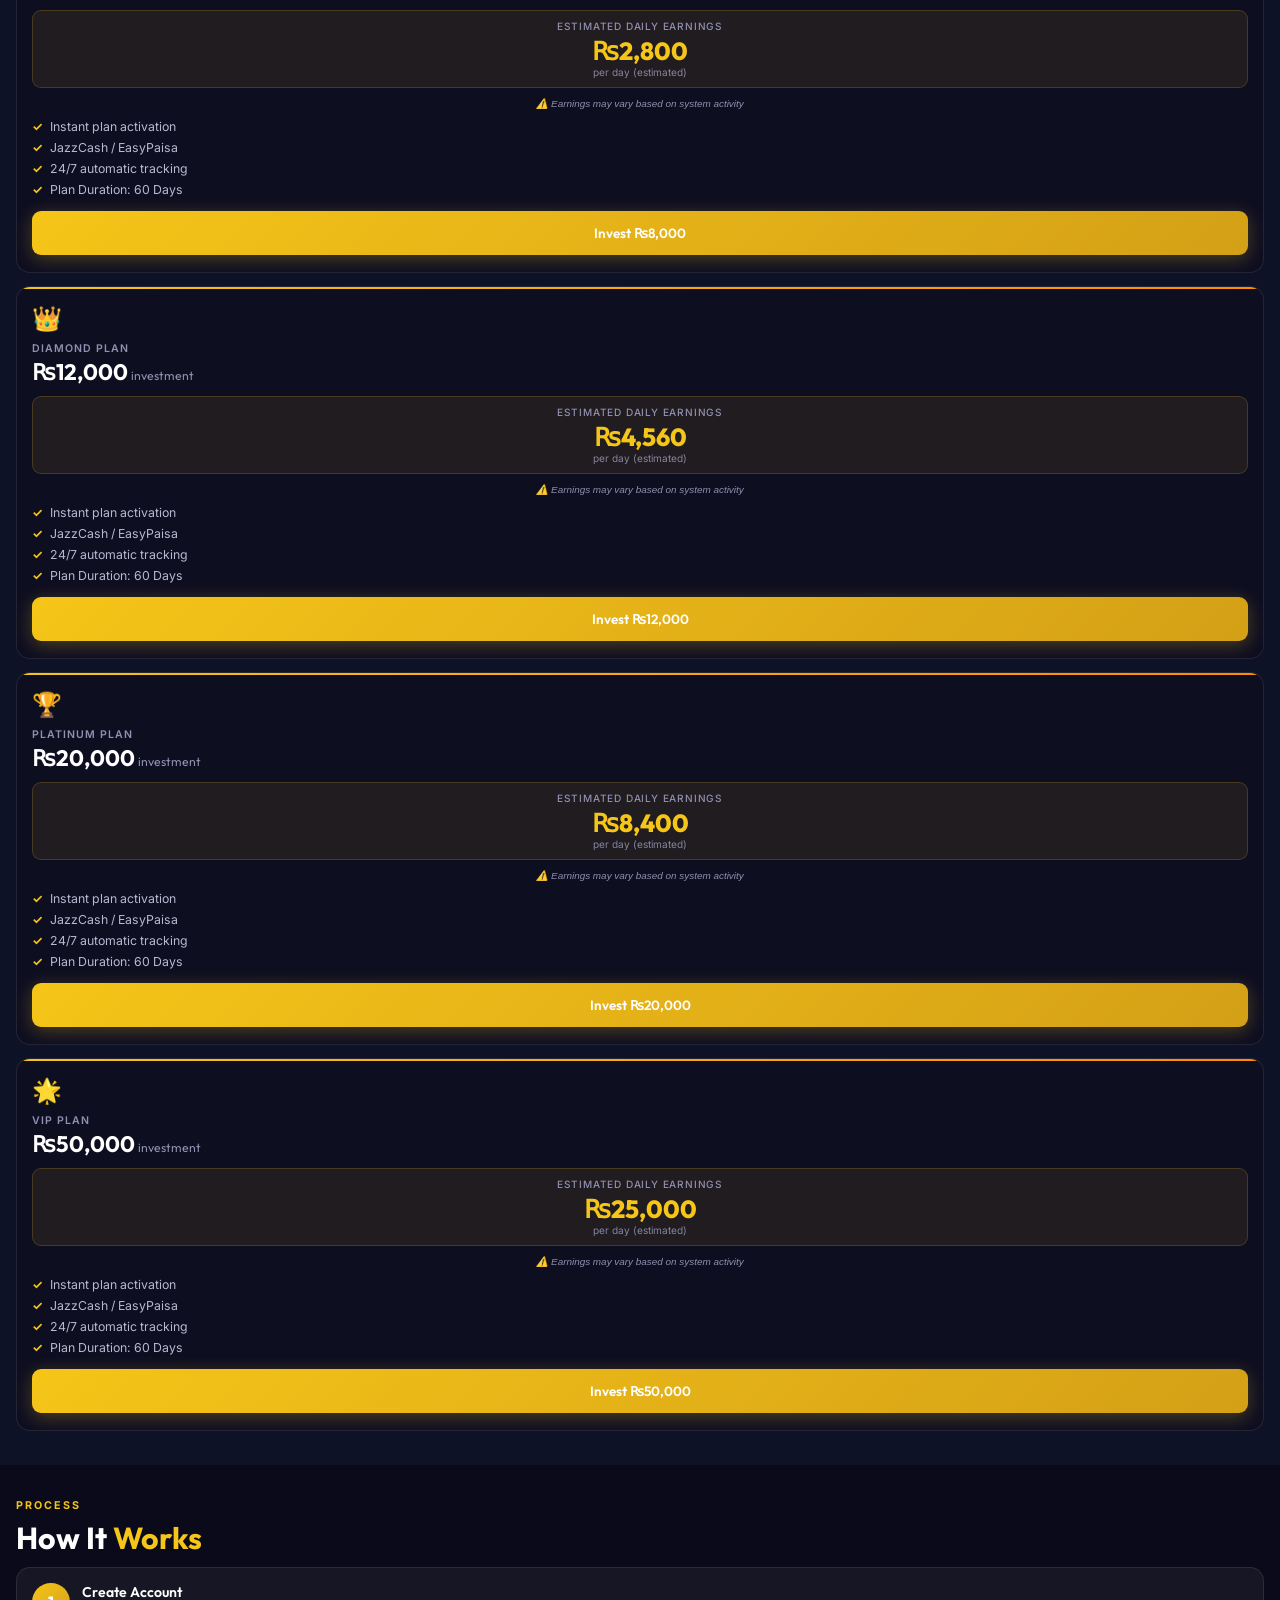
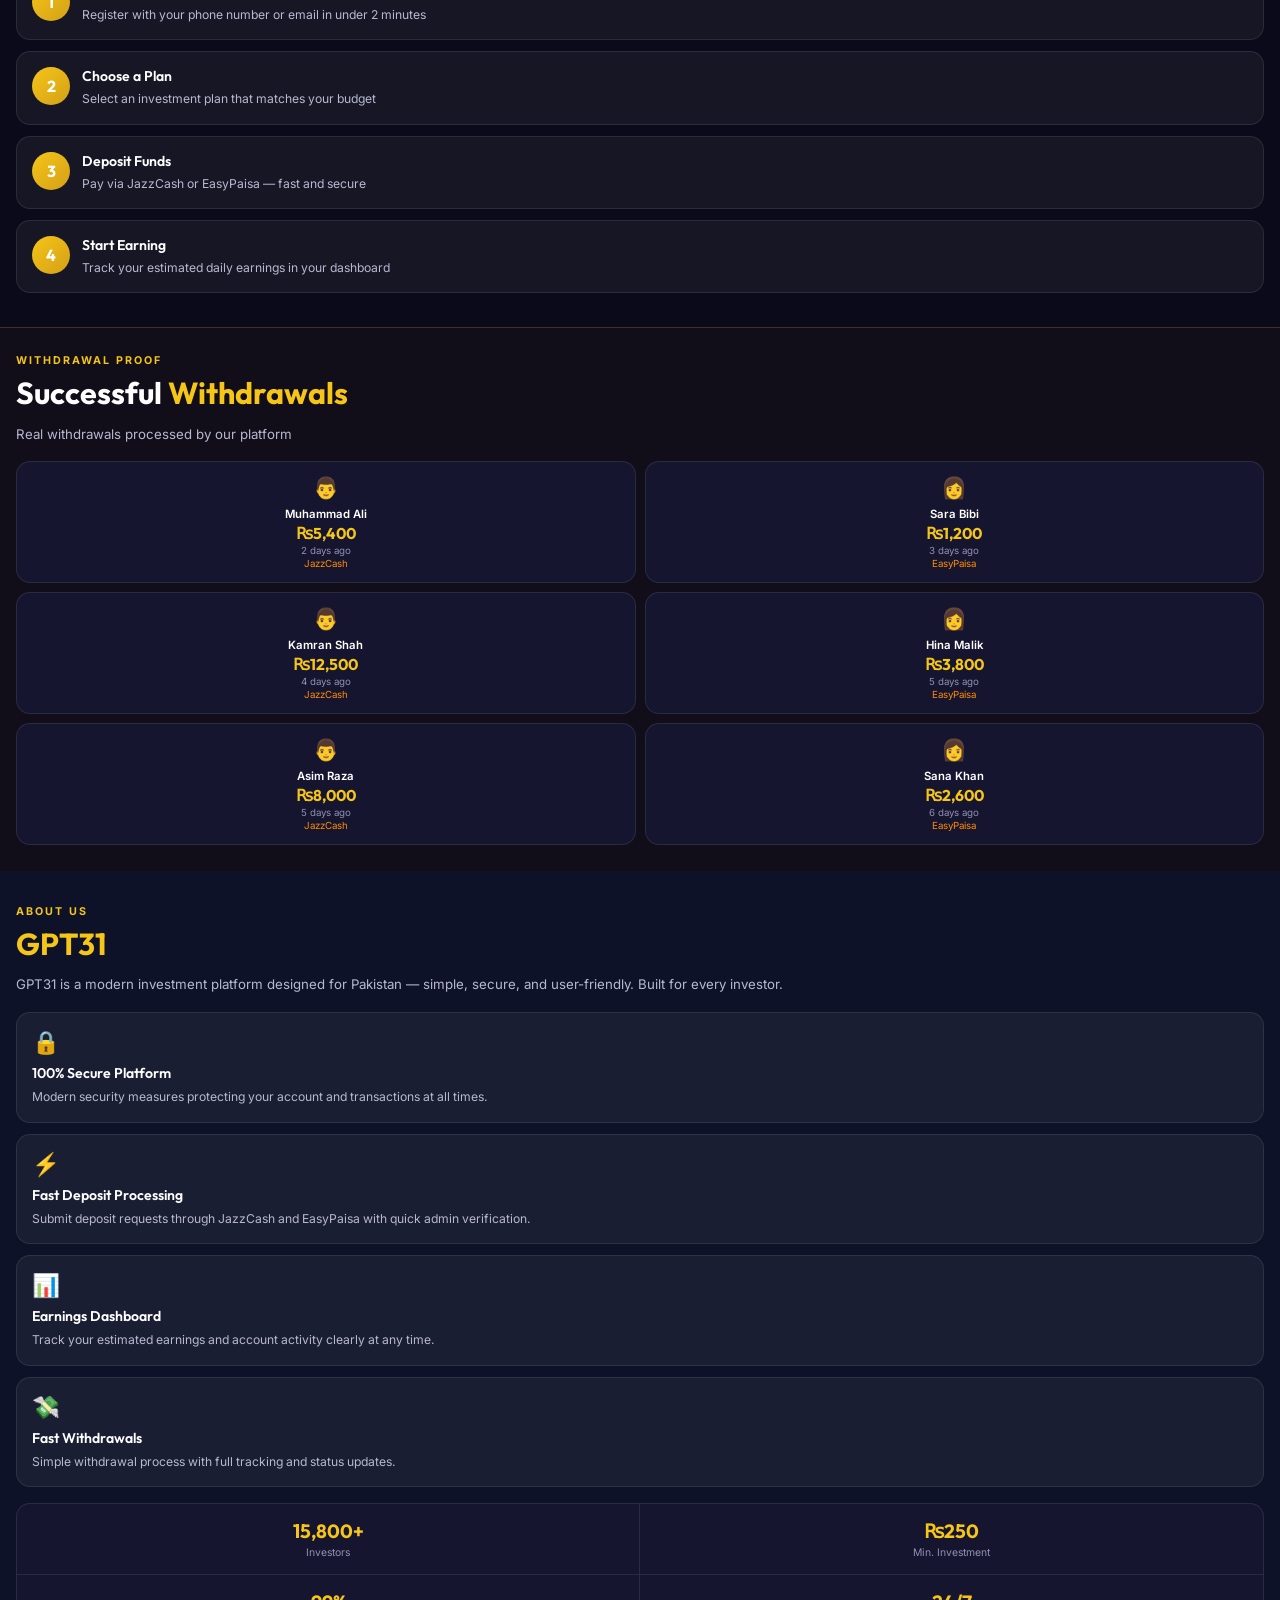
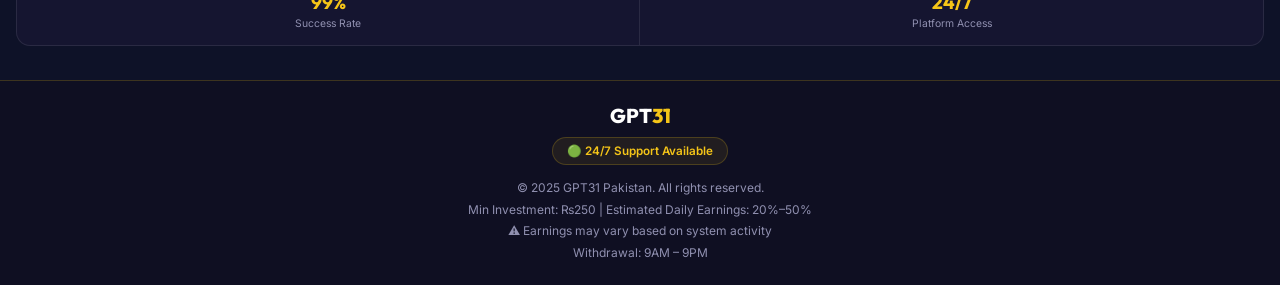
==== commit abfb0cd1: "Enhance logout button and clean up profile section Updated logout button styling and removed unused " ====
--- a/index.html
+++ b/index.html
@@ -771,7 +771,7 @@
         <div style="font-size:.79rem;color:var(--gray2);line-height:1.7;margin-bottom:12px">🔒 For payment method changes, contact admin support via WhatsApp.</div>
         <a href="https://wa.me/923291361140" target="_blank" class="btn btn-outline btn-full" style="margin-bottom:9px">📱 Contact Support on WhatsApp</a>
       </div>
-      <button class="btn btn-danger btn-full" onclick="doLogout()">🚪 Logout</button>
+      <button class="btn btn-danger btn-full" style="margin-top:16px;margin-bottom:20px" onclick="doLogout()">🚪 Logout</button>
     </div>
   </div>
 
@@ -1356,9 +1356,3 @@
 </script>
 </body>
 </html>
- <!-- Profile Section End -->
-<div class="panel">
-    <button class="btn btn-danger btn-full" onclick="doLogout()">
-        🚪 Teacher Logout
-    </button>
-</div>
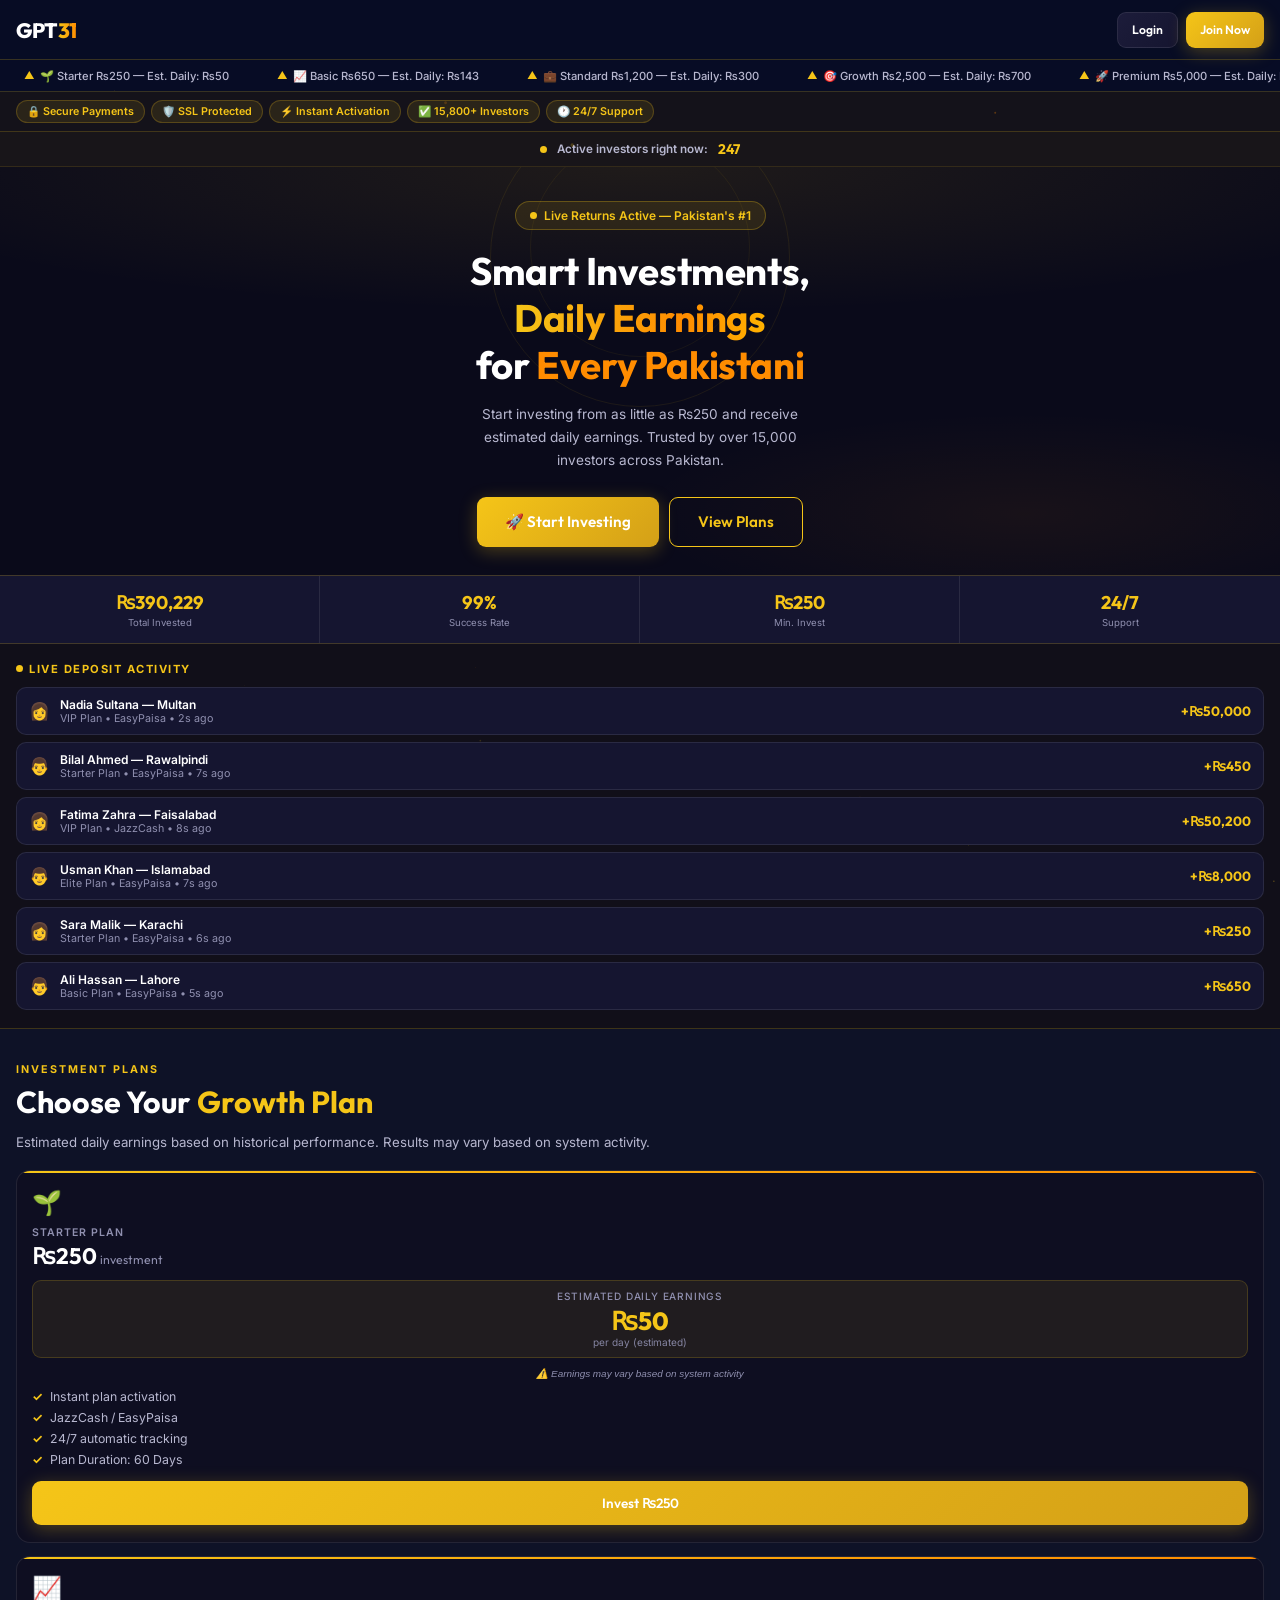
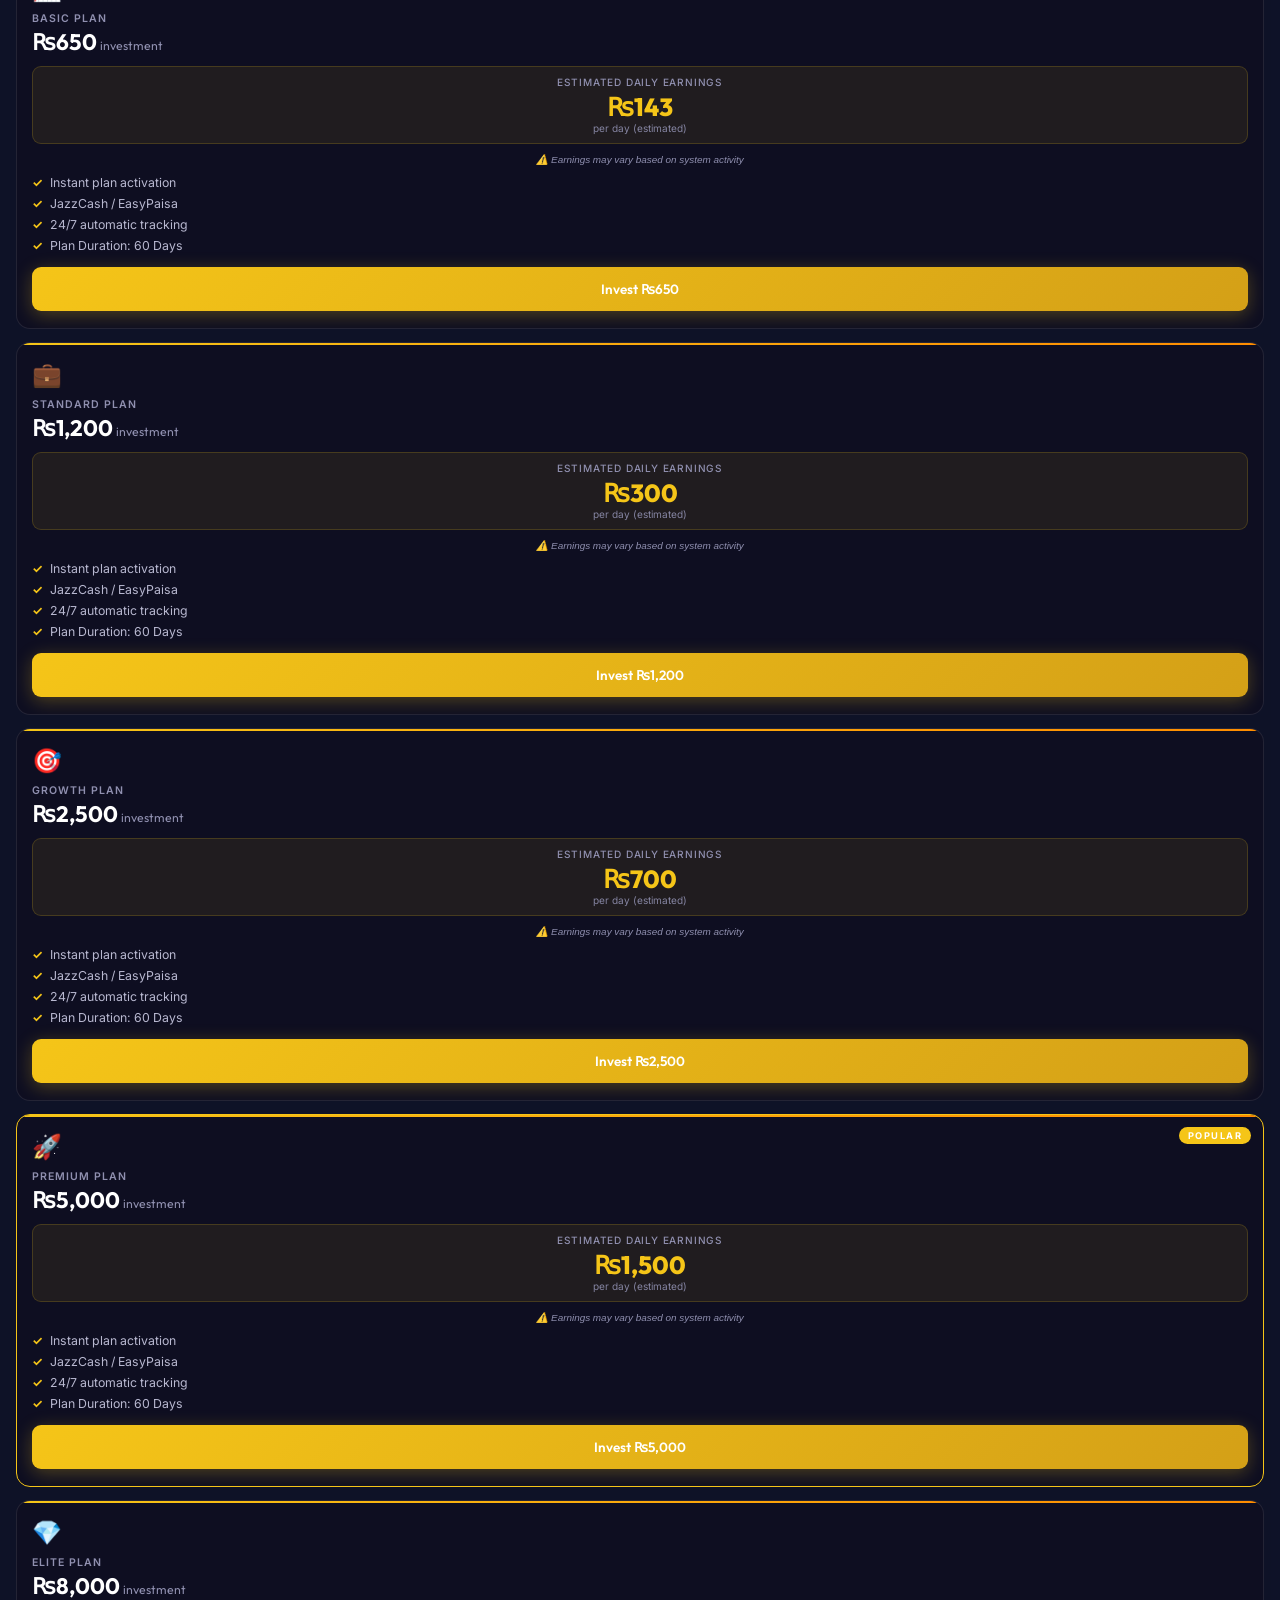
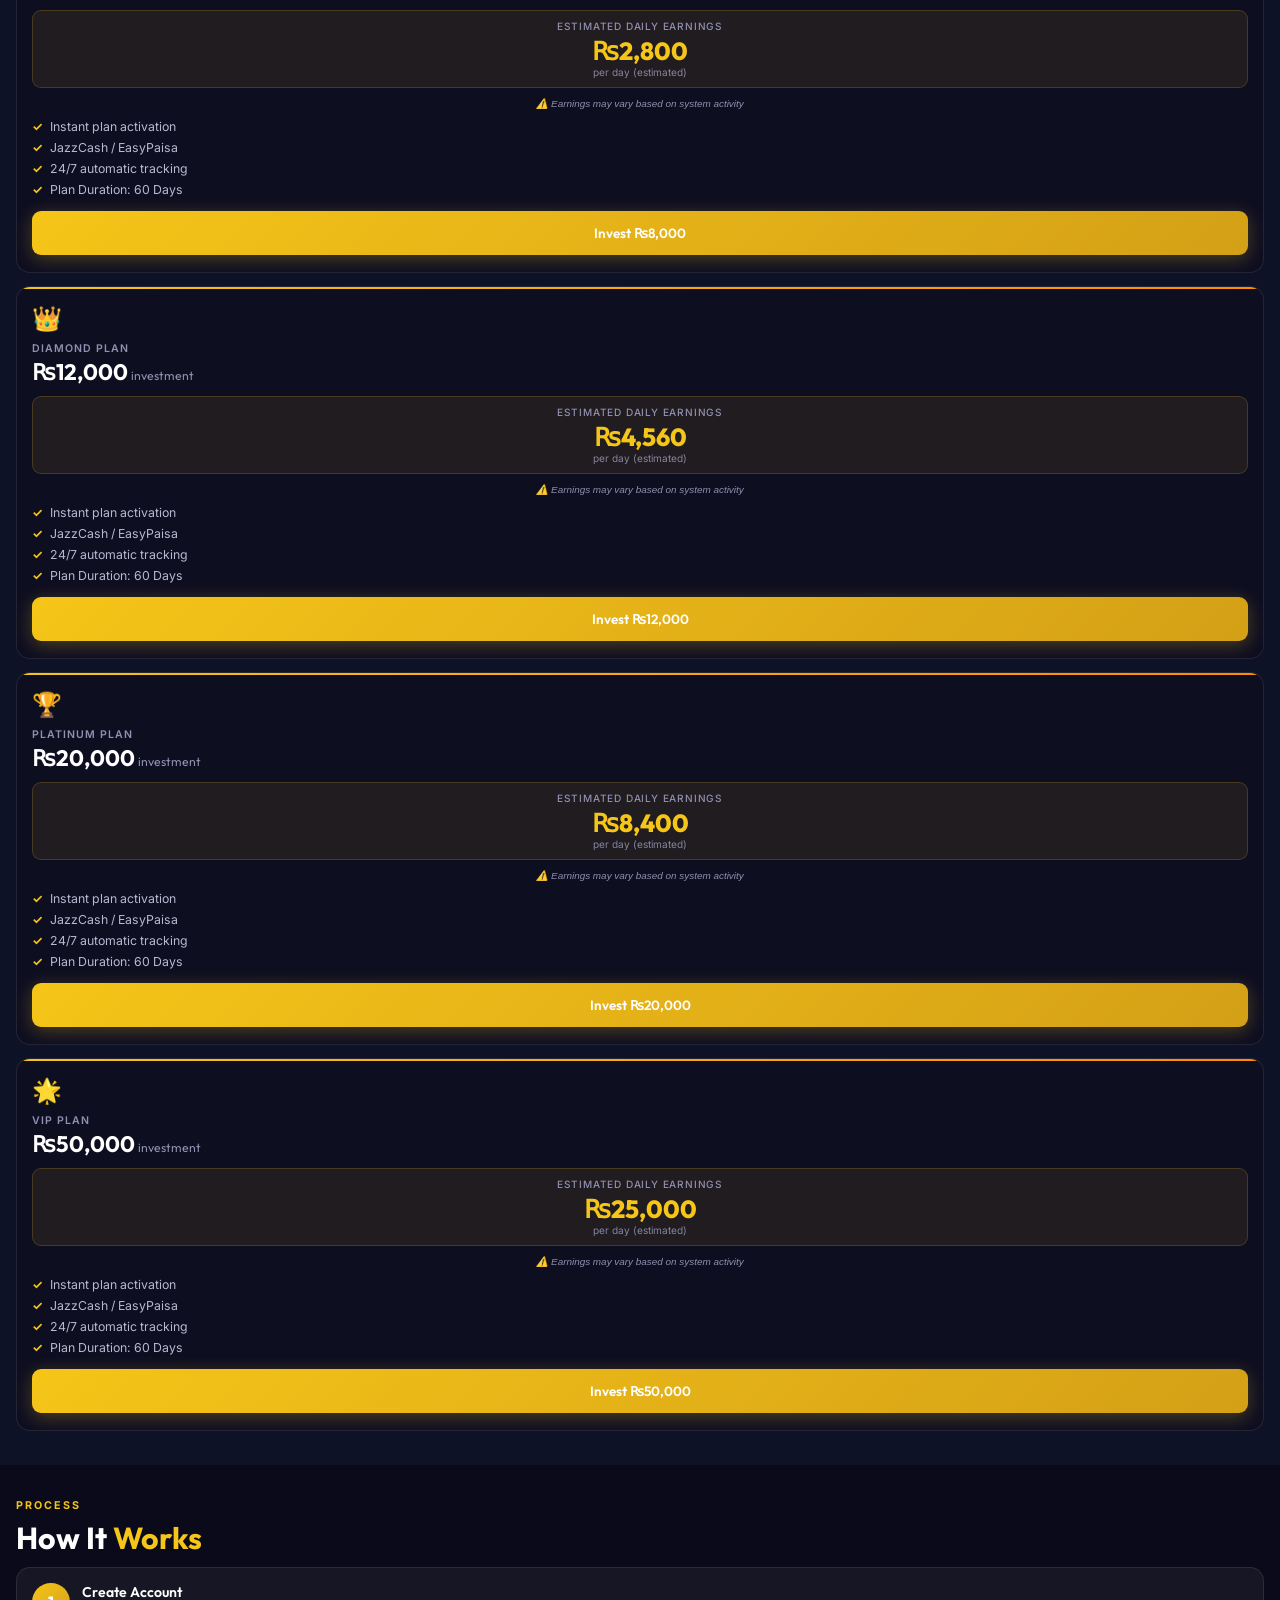
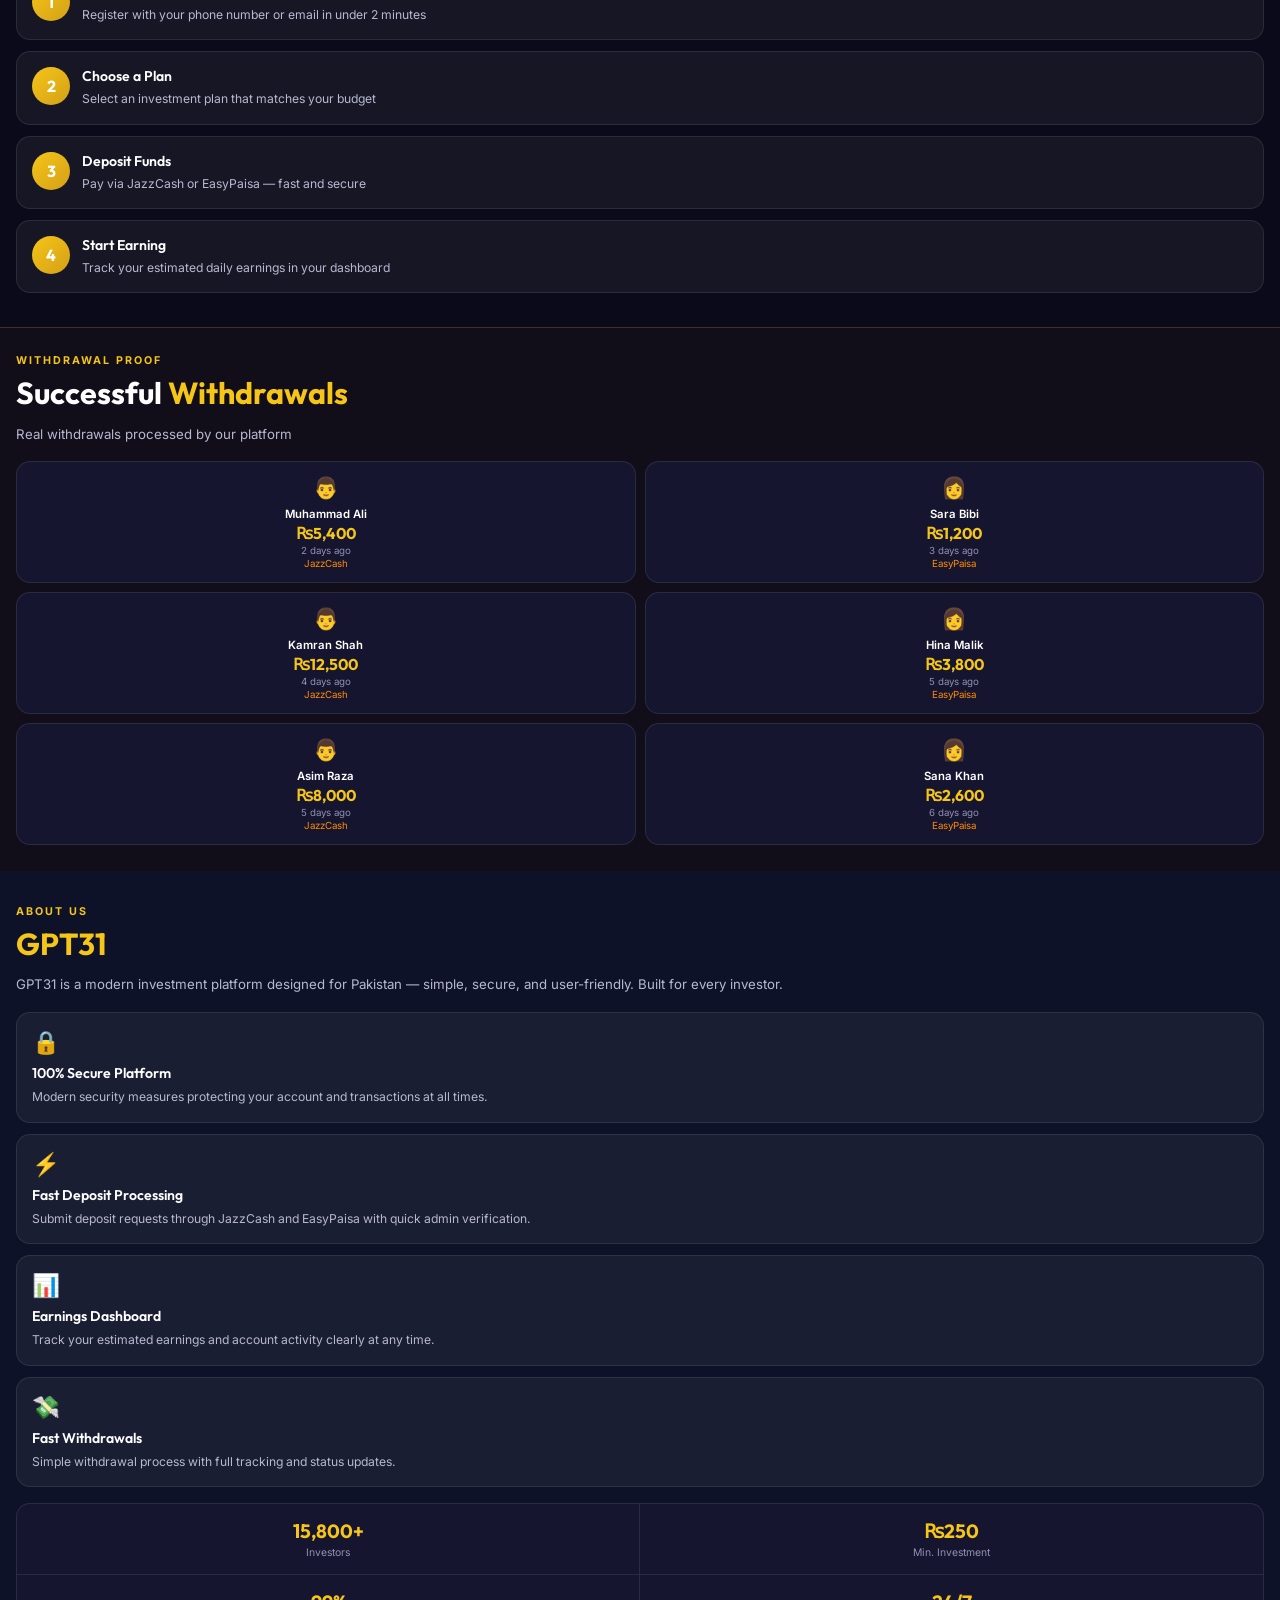
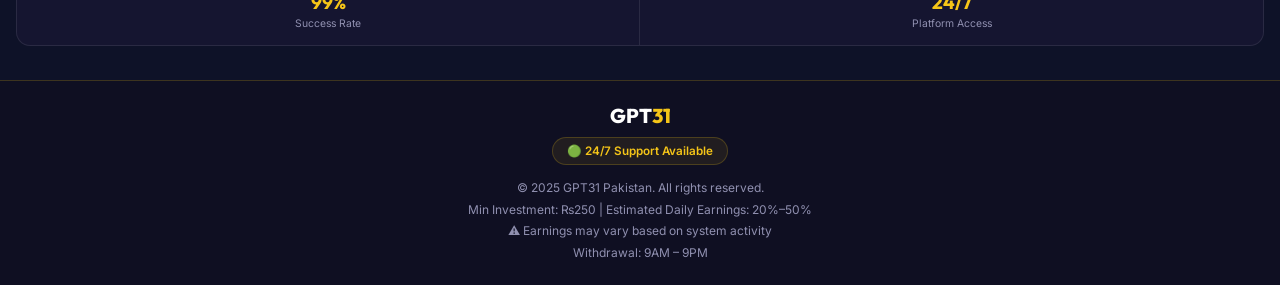
==== commit 2d8071d1: "Update index.html" ====
--- a/index.html
+++ b/index.html
@@ -168,8 +168,8 @@
 .msg.success{background:rgba(245,197,24,.1);border:1px solid rgba(245,197,24,.25);color:var(--green)}
 .msg.error{background:rgba(240,64,96,.09);border:1px solid rgba(240,64,96,.25);color:var(--danger)}
 .field-err{color:var(--danger);font-size:.69rem;margin-top:3px}
-#page-dashboard{background:var(--navy);padding-top:var(--nav-h)}
-.dash-content{padding:13px;padding-bottom:calc(var(--bottom-h)+13px)}
+#page-dashboard{background:var(--navy);padding-top:var(--nav-h);overflow-y:auto;height:100vh}
+.dash-content{padding:13px;padding-bottom:calc(var(--bottom-h)+120px)}
 .dash-tab{display:none}
 .dash-tab.active{display:block}
 .balance-card{background:linear-gradient(135deg,var(--navy-light) 0%,var(--navy-card) 100%);border:1px solid rgba(245,197,24,.18);border-radius:18px;padding:20px;margin-bottom:14px;position:relative;overflow:hidden}
@@ -750,7 +750,7 @@
     </div>
 
     <!-- PROFILE TAB -->
-    <div id="tab-profile" class="dash-tab">
+    <div id="tab-profile" class="dash-tab" style="overflow-y:auto;padding-bottom:120px">
       <div class="profile-header">
         <div class="profile-avatar">👤</div>
         <div class="profile-name" id="profileName">-</div>
